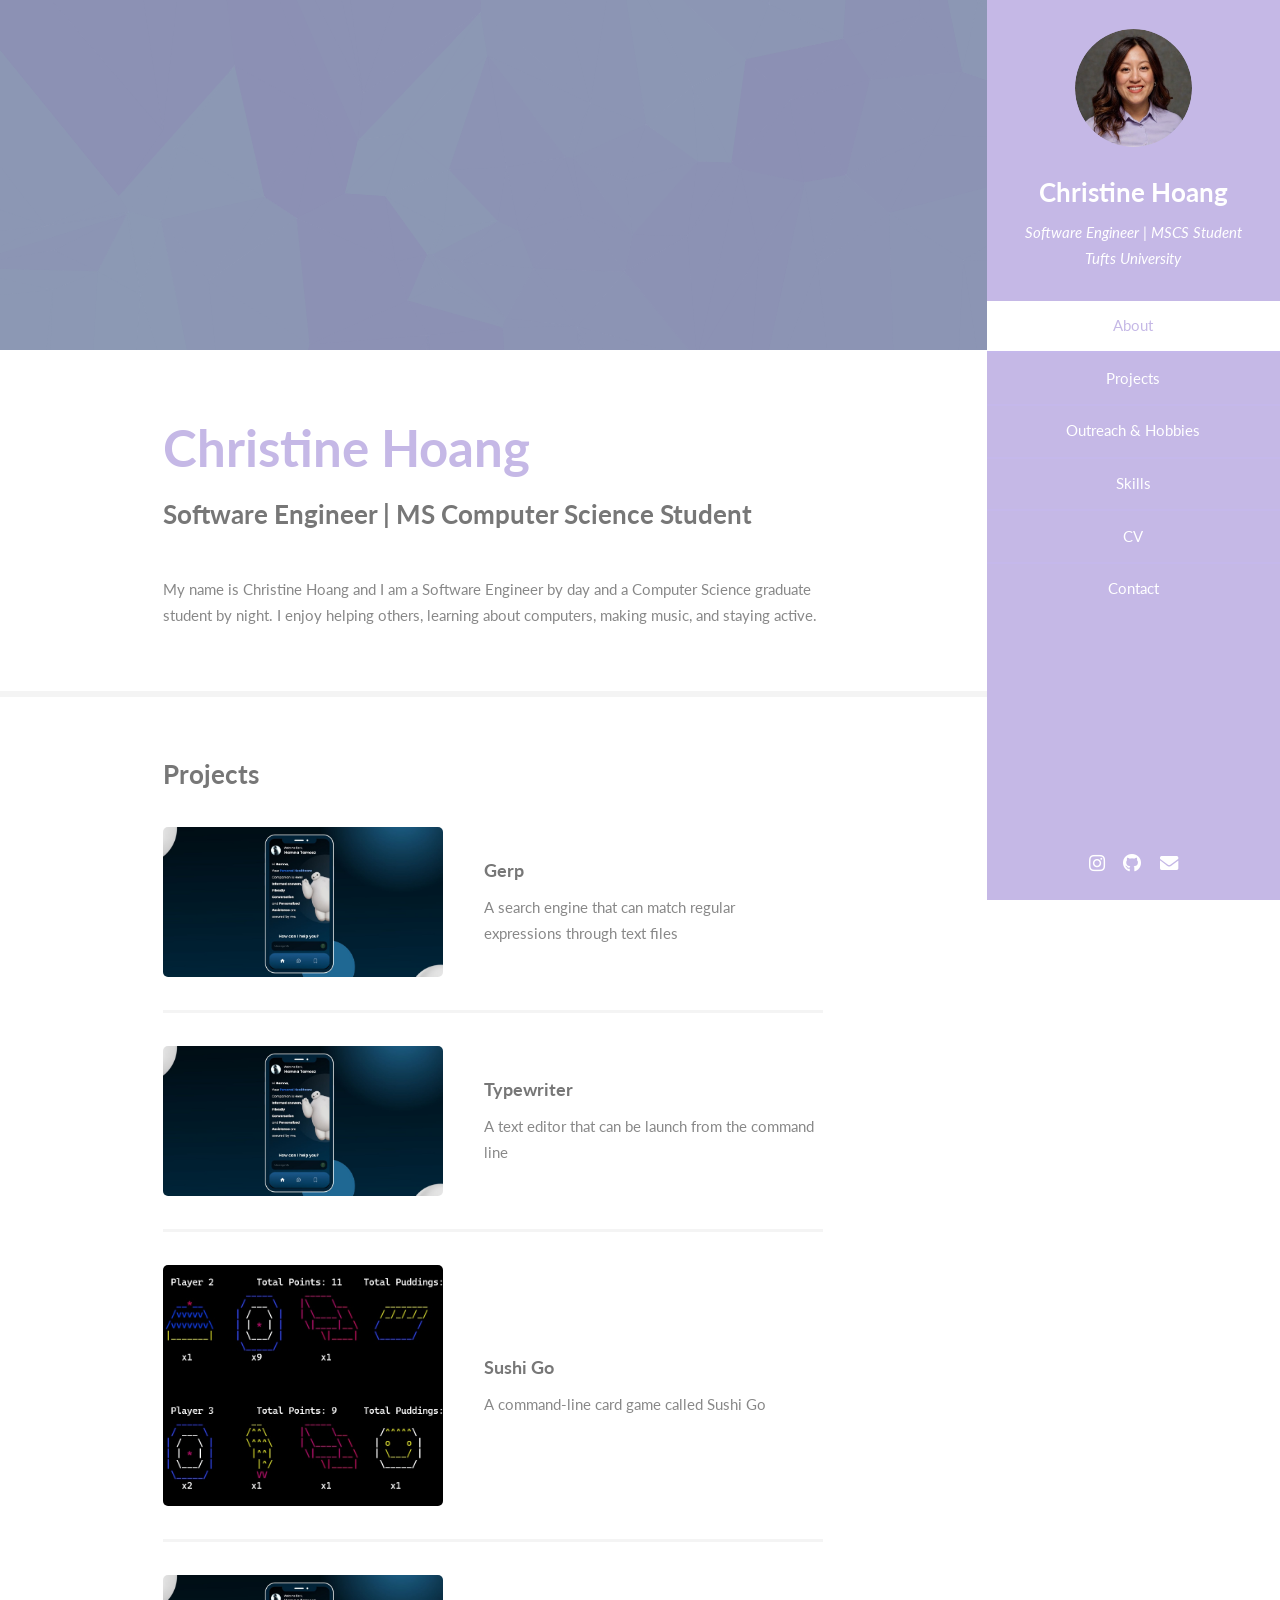
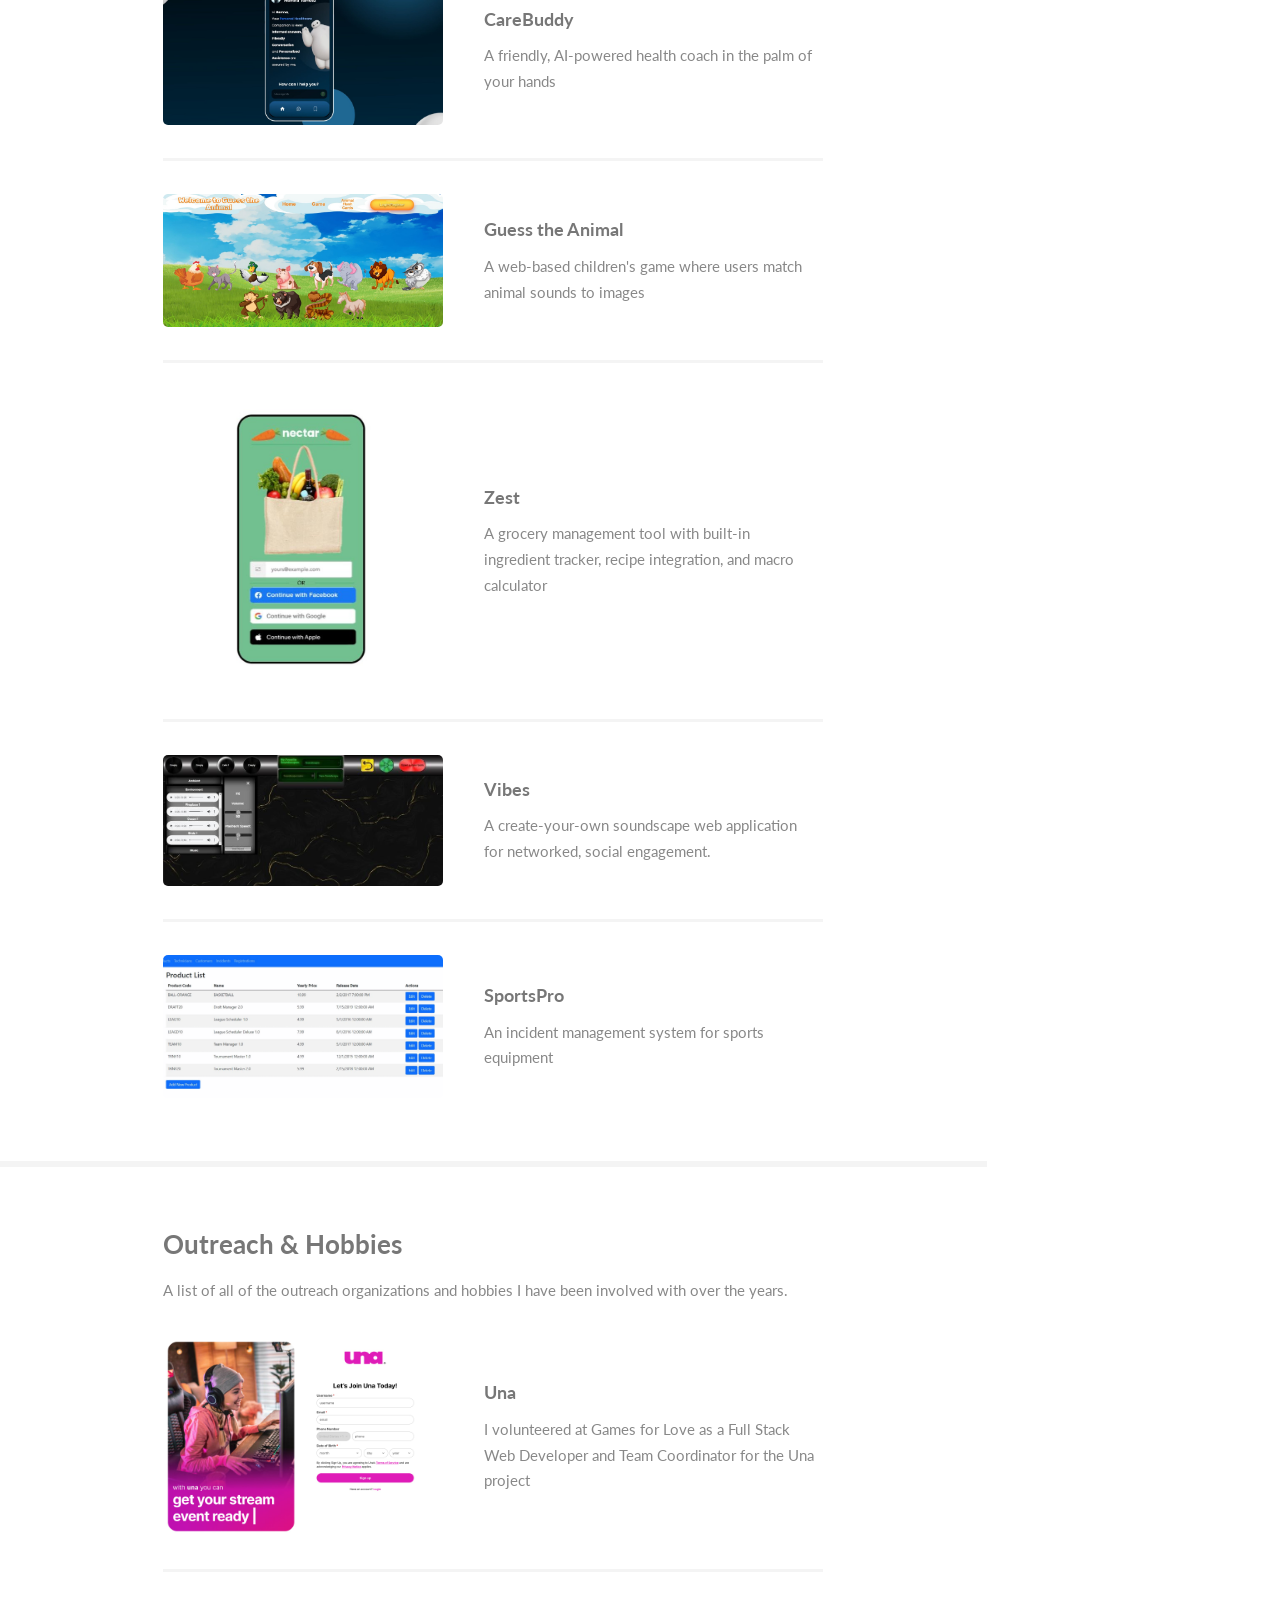
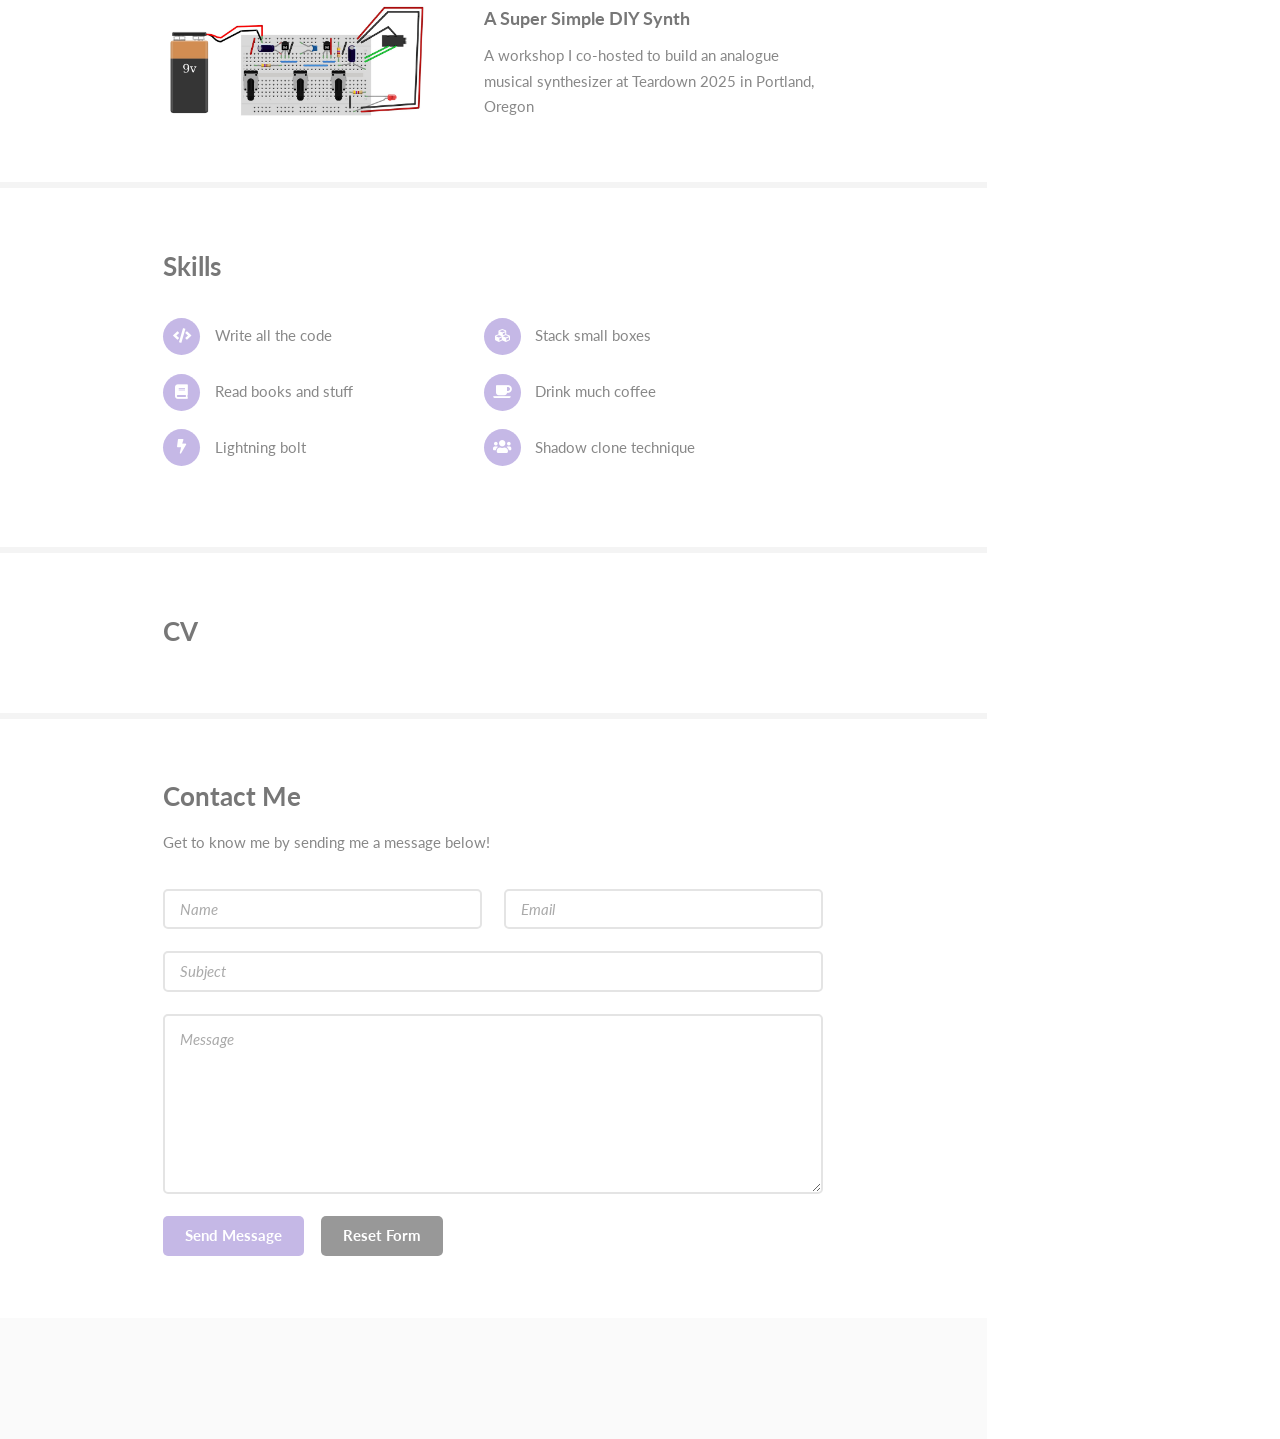
==== index.html @ 363466d3 "adding sportspro jpg" ====
<!DOCTYPE HTML>
<html>
	<head>
		<title>Christine Hoang | Software Engineer</title>
		<meta charset="utf-8" />
		<meta name="viewport" content="width=device-width, initial-scale=1, user-scalable=no" />
		<link rel="stylesheet" href="assets/css/main.css" />
	</head>
	<body class="is-preload">

		<!-- Header -->
			<section id="header">
				<header>
					<span class="image avatar"><img src="images/me.jpg" alt="" /></span>
					<h1 id="logo"><a href="#">Christine Hoang</a></h1>
					<p>Software Engineer | MSCS Student <br />
					Tufts University
					</p>
				</header>
				<nav id="nav">
					<ul>
						<li><a href="#one" class="active">About</a></li>
						<li><a href="#two">Projects</a></li>
						<li><a href="#three">Outreach & Hobbies</a></li>
						<li><a href="#four">Skills</a></li>
						<li><a href="#five">CV</a></li>
						<li><a href="#six">Contact</a></li>
					</ul>
				</nav>
				<footer>
					<ul class="icons">
						<li><a href="#" class="icon brands fa-instagram"><span class="label">Instagram</span></a></li>
						<li><a href="#" class="icon brands fa-github"><span class="label">Github</span></a></li>
						<li><a href="#" class="icon solid fa-envelope"><span class="label">Email</span></a></li>
					</ul>
				</footer>
			</section>

		<!-- Wrapper -->
			<div id="wrapper">

				<!-- Main -->
					<div id="main">

						<!-- One -->
							<section id="one">
								<div class = "voronoi-banner">
									<canvas id = "voronoi-canvas"></canvas>
								</div>

								<div class="container">
									<header class="major">
										<h2>Christine Hoang</h2>
										<p>Software Engineer | MS Computer Science Student<br />
										</p>
									</header>
									<p>My name is Christine Hoang and I am a Software Engineer by day and a Computer Science graduate student by night. I enjoy helping others, learning about computers, making music, and staying active.</p>
								</div>
							</section>

						<!-- Two -->
							<section id="two">
								<div class="container">
									<h3>Projects</h3>
									<p></p>
									<div class="features">
										<article>
											<a href="#" class="image"><img src="images/carebuddy.jpg" alt="CareBuddy phone application" /></a>
											<div class="inner">
												<h4>Gerp</h4>
												<p>A search engine that can match regular expressions through text files</p>
											</div>
										</article>
										<article>
											<a href="#" class="image"><img src="images/carebuddy.jpg" alt="CareBuddy phone application" /></a>
											<div class="inner">
												<h4>Typewriter</h4>
												<p>A text editor that can be launch from the command line</p>
											</div>
										</article>
										<article>
											<a href="#" class="image"><img src="images/sushigo.jpg" alt="CareBuddy phone application" /></a>
											<div class="inner">
												<h4>Sushi Go</h4>
												<p>A command-line card game called Sushi Go</p>
											</div>
										</article>
										<article>
											<a href="#" class="image"><img src="images/carebuddy.jpg" alt="CareBuddy phone application" /></a>
											<div class="inner">
												<h4>CareBuddy</h4>
												<p>A friendly, AI-powered health coach in the palm of your hands</p>
											</div>
										</article>
										<article>
											<a href="#" class="image"><img src="images/guesstheanimal.jpg" alt="Guess the Animal landing page" /></a>
											<div class="inner">
												<h4>Guess the Animal</h4>
												<p>A web-based children's game where users match animal sounds to images</p>
											</div>
										</article>
										<article>
											<a href="#" class="image"><img src="images/zest.jpg" alt="Zest sign in page" /></a>
											<div class="inner">
												<h4>Zest</h4>
												<p>A grocery management tool with built-in ingredient tracker, recipe integration, and macro calculator</p>
											</div>
										</article>
										<article>
											<a href="#" class="image"><img src="images/vibes.jpg" alt="Vibes landing page" /></a>
											<div class="inner">
												<h4>Vibes</h4>
												<p>A create-your-own soundscape web application for networked, social engagement.</p>
											</div>
										</article>
										<article>
											<a href="#" class="image"><img src="images/sportspro.png" alt="Sports Pro landing page" /></a>
											<div class="inner">
												<h4>SportsPro</h4>
												<p> An incident management system for sports equipment</p>
											</div>
										</article>
									</div>
								</div>
							</section>

						<!-- Three -->
						 <section id="three">
							<div class="container">
								<h3>Outreach & Hobbies</h3>
								<p>A list of all of the outreach organizations and hobbies I have been involved with over the years.</p>
								<div class="features">
									<article>
										<a href="#" class="image"><img src="images/una.jpg" alt="Drawing of a synthesizer" /></a>
										<div class="inner">
											<h4>Una</h4>
											<p>I volunteered at Games for Love as a Full Stack Web Developer and Team Coordinator for the Una project</p>
										</div>
									</article>
									<article>
										<a href="#" class="image"><img src="images/synth.jpg" alt="Drawing of a synthesizer" /></a>
										<div class="inner">
											<h4>A Super Simple DIY Synth</h4>
											<p>A workshop I co-hosted to build an analogue musical synthesizer at Teardown 2025 in Portland, Oregon</p>
										</div>
									</article>
								</div>
							</div>
						 </section>

						<!-- Four -->
							<section id="four">
								<div class="container">
									<h3>Skills</h3>
									<p></p>
									<ul class="feature-icons">
										<li class="icon solid fa-code">Write all the code</li>
										<li class="icon solid fa-cubes">Stack small boxes</li>
										<li class="icon solid fa-book">Read books and stuff</li>
										<li class="icon solid fa-coffee">Drink much coffee</li>
										<li class="icon solid fa-bolt">Lightning bolt</li>
										<li class="icon solid fa-users">Shadow clone technique</li>
									</ul>
								</div>
							</section>

						<!-- Five -->
							<section id="five">
								<div class="container">
									<h3>CV</h3>
									<p></p>
									<ul class="feature-icons">
									</ul>
								</div>
							</section>

						<!-- Six -->
							<section id="six">
								<div class="container">
									<h3>Contact Me</h3>
									<p>Get to know me by sending me a message below!</p>
									<form method="post" action="#">
										<div class="row gtr-uniform">
											<div class="col-6 col-12-xsmall"><input type="text" name="name" id="name" placeholder="Name" /></div>
											<div class="col-6 col-12-xsmall"><input type="email" name="email" id="email" placeholder="Email" /></div>
											<div class="col-12"><input type="text" name="subject" id="subject" placeholder="Subject" /></div>
											<div class="col-12"><textarea name="message" id="message" placeholder="Message" rows="6"></textarea></div>
											<div class="col-12">
												<ul class="actions">
													<li><input type="submit" class="primary" value="Send Message" /></li>
													<li><input type="reset" value="Reset Form" /></li>
												</ul>
											</div>
										</div>
									</form>
								</div>
							</section>

						<!-- Five -->
						<!--
							<section id="five">
								<div class="container">
									<h3>Elements</h3>

									<section>
										<h4>Text</h4>
										<p>This is <b>bold</b> and this is <strong>strong</strong>. This is <i>italic</i> and this is <em>emphasized</em>.
										This is <sup>superscript</sup> text and this is <sub>subscript</sub> text.
										This is <u>underlined</u> and this is code: <code>for (;;) { ... }</code>. Finally, <a href="#">this is a link</a>.</p>
										<hr />
										<header>
											<h4>Heading with a Subtitle</h4>
											<p>Lorem ipsum dolor sit amet nullam id egestas urna aliquam</p>
										</header>
										<p>Nunc lacinia ante nunc ac lobortis. Interdum adipiscing gravida odio porttitor sem non mi integer non faucibus ornare mi ut ante amet placerat aliquet. Volutpat eu sed ante lacinia sapien lorem accumsan varius montes viverra nibh in adipiscing blandit tempus accumsan.</p>
										<header>
											<h5>Heading with a Subtitle</h5>
											<p>Lorem ipsum dolor sit amet nullam id egestas urna aliquam</p>
										</header>
										<p>Nunc lacinia ante nunc ac lobortis. Interdum adipiscing gravida odio porttitor sem non mi integer non faucibus ornare mi ut ante amet placerat aliquet. Volutpat eu sed ante lacinia sapien lorem accumsan varius montes viverra nibh in adipiscing blandit tempus accumsan.</p>
										<hr />
										<h2>Heading Level 2</h2>
										<h3>Heading Level 3</h3>
										<h4>Heading Level 4</h4>
										<h5>Heading Level 5</h5>
										<h6>Heading Level 6</h6>
										<hr />
										<h5>Blockquote</h5>
										<blockquote>Fringilla nisl. Donec accumsan interdum nisi, quis tincidunt felis sagittis eget tempus euismod. Vestibulum ante ipsum primis in faucibus vestibulum. Blandit adipiscing eu felis iaculis volutpat ac adipiscing accumsan faucibus. Vestibulum ante ipsum primis in faucibus lorem ipsum dolor sit amet nullam adipiscing eu felis.</blockquote>
										<h5>Preformatted</h5>
										<pre><code>i = 0;

while (!deck.isInOrder()) {
    print 'Iteration ' + i;
    deck.shuffle();
    i++;
}

print 'It took ' + i + ' iterations to sort the deck.';</code></pre>
									</section>

									<section>
										<h4>Lists</h4>
										<div class="row">
											<div class="col-6 col-12-xsmall">
												<h5>Unordered</h5>
												<ul>
													<li>Dolor pulvinar etiam magna etiam.</li>
													<li>Sagittis adipiscing lorem eleifend.</li>
													<li>Felis enim feugiat dolore viverra.</li>
												</ul>
												<h5>Alternate</h5>
												<ul class="alt">
													<li>Dolor pulvinar etiam magna etiam.</li>
													<li>Sagittis adipiscing lorem eleifend.</li>
													<li>Felis enim feugiat dolore viverra.</li>
												</ul>
											</div>
											<div class="col-6 col-12-xsmall">
												<h5>Ordered</h5>
												<ol>
													<li>Dolor pulvinar etiam magna etiam.</li>
													<li>Etiam vel felis at lorem sed viverra.</li>
													<li>Felis enim feugiat dolore viverra.</li>
													<li>Dolor pulvinar etiam magna etiam.</li>
													<li>Etiam vel felis at lorem sed viverra.</li>
													<li>Felis enim feugiat dolore viverra.</li>
												</ol>
												<h5>Icons</h5>
												<ul class="icons">
													<li><a href="#" class="icon brands fa-twitter"><span class="label">Twitter</span></a></li>
													<li><a href="#" class="icon brands fa-facebook-f"><span class="label">Facebook</span></a></li>
													<li><a href="#" class="icon brands fa-instagram"><span class="label">Instagram</span></a></li>
													<li><a href="#" class="icon brands fa-github"><span class="label">Github</span></a></li>
													<li><a href="#" class="icon brands fa-dribbble"><span class="label">Dribbble</span></a></li>
													<li><a href="#" class="icon brands fa-tumblr"><span class="label">Tumblr</span></a></li>
												</ul>
											</div>
										</div>
										<h5>Actions</h5>
										<ul class="actions">
											<li><a href="#" class="button primary">Default</a></li>
											<li><a href="#" class="button">Default</a></li>
											<li><a href="#" class="button alt">Default</a></li>
										</ul>
										<ul class="actions small">
											<li><a href="#" class="button primary small">Small</a></li>
											<li><a href="#" class="button small">Small</a></li>
											<li><a href="#" class="button alt small">Small</a></li>
										</ul>
										<div class="row">
											<div class="col-3 col-6-medium col-12-xsmall">
												<ul class="actions stacked">
													<li><a href="#" class="button primary">Default</a></li>
													<li><a href="#" class="button">Default</a></li>
													<li><a href="#" class="button alt">Default</a></li>
												</ul>
											</div>
											<div class="col-3 col-6 col-12-xsmall">
												<ul class="actions stacked">
													<li><a href="#" class="button primary small">Small</a></li>
													<li><a href="#" class="button small">Small</a></li>
													<li><a href="#" class="button alt small">Small</a></li>
												</ul>
											</div>
											<div class="col-3 col-6-medium col-12-xsmall">
												<ul class="actions stacked">
													<li><a href="#" class="button primary fit">Default</a></li>
													<li><a href="#" class="button fit">Default</a></li>
													<li><a href="#" class="button alt fit">Default</a></li>
												</ul>
											</div>
											<div class="col-3 col-6-medium col-12-xsmall">
												<ul class="actions stacked">
													<li><a href="#" class="button primary small fit">Small</a></li>
													<li><a href="#" class="button small fit">Small</a></li>
													<li><a href="#" class="button alt small fit">Small</a></li>
												</ul>
											</div>
										</div>
									</section>

									<section>
										<h4>Table</h4>
										<h5>Default</h5>
										<div class="table-wrapper">
											<table>
												<thead>
													<tr>
														<th>Name</th>
														<th>Description</th>
														<th>Price</th>
													</tr>
												</thead>
												<tbody>
													<tr>
														<td>Item One</td>
														<td>Ante turpis integer aliquet porttitor.</td>
														<td>29.99</td>
													</tr>
													<tr>
														<td>Item Two</td>
														<td>Vis ac commodo adipiscing arcu aliquet.</td>
														<td>19.99</td>
													</tr>
													<tr>
														<td>Item Three</td>
														<td> Morbi faucibus arcu accumsan lorem.</td>
														<td>29.99</td>
													</tr>
													<tr>
														<td>Item Four</td>
														<td>Vitae integer tempus condimentum.</td>
														<td>19.99</td>
													</tr>
													<tr>
														<td>Item Five</td>
														<td>Ante turpis integer aliquet porttitor.</td>
														<td>29.99</td>
													</tr>
												</tbody>
												<tfoot>
													<tr>
														<td colspan="2"></td>
														<td>100.00</td>
													</tr>
												</tfoot>
											</table>
										</div>

										<h5>Alternate</h5>
										<div class="table-wrapper">
											<table class="alt">
												<thead>
													<tr>
														<th>Name</th>
														<th>Description</th>
														<th>Price</th>
													</tr>
												</thead>
												<tbody>
													<tr>
														<td>Item One</td>
														<td>Ante turpis integer aliquet porttitor.</td>
														<td>29.99</td>
													</tr>
													<tr>
														<td>Item Two</td>
														<td>Vis ac commodo adipiscing arcu aliquet.</td>
														<td>19.99</td>
													</tr>
													<tr>
														<td>Item Three</td>
														<td> Morbi faucibus arcu accumsan lorem.</td>
														<td>29.99</td>
													</tr>
													<tr>
														<td>Item Four</td>
														<td>Vitae integer tempus condimentum.</td>
														<td>19.99</td>
													</tr>
													<tr>
														<td>Item Five</td>
														<td>Ante turpis integer aliquet porttitor.</td>
														<td>29.99</td>
													</tr>
												</tbody>
												<tfoot>
													<tr>
														<td colspan="2"></td>
														<td>100.00</td>
													</tr>
												</tfoot>
											</table>
										</div>
									</section>

									<section>
										<h4>Buttons</h4>
										<ul class="actions">
											<li><a href="#" class="button primary">Primary</a></li>
											<li><a href="#" class="button">Default</a></li>
											<li><a href="#" class="button alt">Alternate</a></li>
										</ul>
										<ul class="actions">
											<li><a href="#" class="button primary large">Large</a></li>
											<li><a href="#" class="button">Default</a></li>
											<li><a href="#" class="button alt small">Small</a></li>
										</ul>
										<ul class="actions fit">
											<li><a href="#" class="button primary fit">Fit</a></li>
											<li><a href="#" class="button fit">Fit</a></li>
											<li><a href="#" class="button alt fit">Fit</a></li>
										</ul>
										<ul class="actions fit small">
											<li><a href="#" class="button primary fit small">Fit + Small</a></li>
											<li><a href="#" class="button fit small">Fit + Small</a></li>
											<li><a href="#" class="button alt fit small">Fit + Small</a></li>
										</ul>
										<ul class="actions">
											<li><a href="#" class="button primary icon solid fa-download">Icon</a></li>
											<li><a href="#" class="button icon solid fa-download">Icon</a></li>
											<li><a href="#" class="button alt icon solid fa-check">Icon</a></li>
										</ul>
										<ul class="actions">
											<li><span class="button primary disabled">Primary</span></li>
											<li><span class="button disabled">Default</span></li>
											<li><span class="button alt disabled">Alternate</span></li>
										</ul>
									</section>

									<section>
										<h4>Form</h4>
										<form method="post" action="#">
											<div class="row gtr-uniform">
												<div class="col-6 col-12-xsmall">
													<input type="text" name="demo-name" id="demo-name" value="" placeholder="Name" />
												</div>
												<div class="col-6 col-12-xsmall">
													<input type="email" name="demo-email" id="demo-email" value="" placeholder="Email" />
												</div>
												<div class="col-12">
													<select name="demo-category" id="demo-category">
														<option value="">- Category -</option>
														<option value="1">Manufacturing</option>
														<option value="1">Shipping</option>
														<option value="1">Administration</option>
														<option value="1">Human Resources</option>
													</select>
												</div>
												<div class="col-4 col-12-medium">
													<input type="radio" id="demo-priority-low" name="demo-priority" checked>
													<label for="demo-priority-low">Low Priority</label>
												</div>
												<div class="col-4 col-12-medium">
													<input type="radio" id="demo-priority-normal" name="demo-priority">
													<label for="demo-priority-normal">Normal Priority</label>
												</div>
												<div class="col-4 col-12-medium">
													<input type="radio" id="demo-priority-high" name="demo-priority">
													<label for="demo-priority-high">High Priority</label>
												</div>
												<div class="col-6 col-12-medium">
													<input type="checkbox" id="demo-copy" name="demo-copy">
													<label for="demo-copy">Email me a copy of this message</label>
												</div>
												<div class="col-6 col-12-medium">
													<input type="checkbox" id="demo-human" name="demo-human" checked>
													<label for="demo-human">I am a human and not a robot</label>
												</div>
												<div class="col-12">
													<textarea name="demo-message" id="demo-message" placeholder="Enter your message" rows="6"></textarea>
												</div>
												<div class="col-12">
													<ul class="actions">
														<li><input type="submit" value="Send Message" /></li>
														<li><input type="reset" value="Reset" class="alt" /></li>
													</ul>
												</div>
											</div>
										</form>
									</section>

									<section>
										<h4>Image</h4>
										<h5>Fit</h5>
										<span class="image fit"><img src="images/banner.jpg" alt="" /></span>
										<div class="box alt">
											<div class="row gtr-50 gtr-uniform">
												<div class="col-4"><span class="image fit"><img src="images/pic01.jpg" alt="" /></span></div>
												<div class="col-4"><span class="image fit"><img src="images/pic02.jpg" alt="" /></span></div>
												<div class="col-4"><span class="image fit"><img src="images/pic03.jpg" alt="" /></span></div>
												<div class="col-4"><span class="image fit"><img src="images/pic02.jpg" alt="" /></span></div>
												<div class="col-4"><span class="image fit"><img src="images/pic03.jpg" alt="" /></span></div>
												<div class="col-4"><span class="image fit"><img src="images/pic01.jpg" alt="" /></span></div>
												<div class="col-4"><span class="image fit"><img src="images/pic03.jpg" alt="" /></span></div>
												<div class="col-4"><span class="image fit"><img src="images/pic01.jpg" alt="" /></span></div>
												<div class="col-4"><span class="image fit"><img src="images/pic02.jpg" alt="" /></span></div>
											</div>
										</div>
										<h5>Left &amp; Right</h5>
										<p><span class="image left"><img src="images/avatar.jpg" alt="" /></span>Fringilla nisl. Donec accumsan interdum nisi, quis tincidunt felis sagittis eget. tempus euismod. Vestibulum ante ipsum primis in faucibus vestibulum. Blandit adipiscing eu felis iaculis volutpat ac adipiscing accumsan eu faucibus. Integer ac pellentesque praesent tincidunt felis sagittis eget. tempus euismod. Vestibulum ante ipsum primis in faucibus vestibulum. Blandit adipiscing eu felis iaculis volutpat ac adipiscing accumsan eu faucibus. Integer ac pellentesque praesent. Donec accumsan interdum nisi, quis tincidunt felis sagittis eget. tempus euismod. Vestibulum ante ipsum primis in faucibus vestibulum. Blandit adipiscing eu felis iaculis volutpat ac adipiscing accumsan eu faucibus. Integer ac pellentesque praesent tincidunt felis sagittis eget. tempus euismod. Vestibulum ante ipsum primis in faucibus vestibulum. Blandit adipiscing eu felis iaculis volutpat ac adipiscing accumsan eu faucibus. Integer ac pellentesque praesent.</p>
										<p><span class="image right"><img src="images/avatar.jpg" alt="" /></span>Fringilla nisl. Donec accumsan interdum nisi, quis tincidunt felis sagittis eget. tempus euismod. Vestibulum ante ipsum primis in faucibus vestibulum. Blandit adipiscing eu felis iaculis volutpat ac adipiscing accumsan eu faucibus. Integer ac pellentesque praesent tincidunt felis sagittis eget. tempus euismod. Vestibulum ante ipsum primis in faucibus vestibulum. Blandit adipiscing eu felis iaculis volutpat ac adipiscing accumsan eu faucibus. Integer ac pellentesque praesent. Donec accumsan interdum nisi, quis tincidunt felis sagittis eget. tempus euismod. Vestibulum ante ipsum primis in faucibus vestibulum. Blandit adipiscing eu felis iaculis volutpat ac adipiscing accumsan eu faucibus. Integer ac pellentesque praesent tincidunt felis sagittis eget. tempus euismod. Vestibulum ante ipsum primis in faucibus vestibulum. Blandit adipiscing eu felis iaculis volutpat ac adipiscing accumsan eu faucibus. Integer ac pellentesque praesent.</p>
									</section>

								</div>
							</section>
						-->

					</div>

				<!-- Footer -->
					<section id="footer">
						<div class="container">
							<ul class="copyright">
								<!--<li>&copy; Untitled. All rights reserved.</li><li>Design: <a href="http://html5up.net">HTML5 UP</a></li> -->
							</ul>
						</div>
					</section>

			</div>

		<!-- Scripts -->
			<script src="assets/js/jquery.min.js"></script>
			<script src="assets/js/jquery.scrollex.min.js"></script>
			<script src="assets/js/jquery.scrolly.min.js"></script>
			<script src="assets/js/browser.min.js"></script>
			<script src="assets/js/breakpoints.min.js"></script>
			<script src="assets/js/util.js"></script>
			<script src="assets/js/main.js"></script>
			<script src="assets/js/voronoi.js"></script>

	</body>
</html>
---- assets/css/main.css ----
@import url("fontawesome-all.min.css");
@import url("https://fonts.googleapis.com/css?family=Lato:400,400italic,700,700italic|Source+Code+Pro:400");

/*
	Read Only by HTML5 UP
	html5up.net | @ajlkn
	Free for personal and commercial use under the CCA 3.0 license (html5up.net/license)
*/

html, body, div, span, applet, object,
iframe, h1, h2, h3, h4, h5, h6, p, blockquote,
pre, a, abbr, acronym, address, big, cite,
code, del, dfn, em, img, ins, kbd, q, s, samp,
small, strike, strong, sub, sup, tt, var, b,
u, i, center, dl, dt, dd, ol, ul, li, fieldset,
form, label, legend, table, caption, tbody,
tfoot, thead, tr, th, td, article, aside,
canvas, details, embed, figure, figcaption,
footer, header, hgroup, menu, nav, output, ruby,
section, summary, time, mark, audio, video {
	margin: 0;
	padding: 0;
	border: 0;
	font-size: 100%;
	font: inherit;
	vertical-align: baseline;}

article, aside, details, figcaption, figure,
footer, header, hgroup, menu, nav, section {
	display: block;}

body {
	line-height: 1;
}

ol, ul {
	list-style: none;
}

blockquote, q {
	quotes: none;
}

	blockquote:before, blockquote:after, q:before, q:after {
		content: '';
		content: none;
	}

table {
	border-collapse: collapse;
	border-spacing: 0;
}

body {
	-webkit-text-size-adjust: none;
}

mark {
	background-color: transparent;
	color: inherit;
}

input::-moz-focus-inner {
	border: 0;
	padding: 0;
}

input, select, textarea {
	-moz-appearance: none;
	-webkit-appearance: none;
	-ms-appearance: none;
	appearance: none;
}

/* Basic */

	html {
		box-sizing: border-box;
	}

	*, *:before, *:after {
		box-sizing: inherit;
	}

	body {
		background: #fff;
	}

		body.is-preload *, body.is-preload *:before, body.is-preload *:after {
			-moz-animation: none !important;
			-webkit-animation: none !important;
			-ms-animation: none !important;
			animation: none !important;
			-moz-transition: none !important;
			-webkit-transition: none !important;
			-ms-transition: none !important;
			transition: none !important;
		}

	body, input, select, textarea {
		color: #888;
		font-family: "Lato", sans-serif;
		font-size: 16pt;
		font-weight: 400;
		line-height: 1.75em;
	}

	a {
		-moz-transition: color 0.2s ease-in-out, border-color 0.2s ease-in-out;
		-webkit-transition: color 0.2s ease-in-out, border-color 0.2s ease-in-out;
		-ms-transition: color 0.2s ease-in-out, border-color 0.2s ease-in-out;
		transition: color 0.2s ease-in-out, border-color 0.2s ease-in-out;
		border-bottom: solid 1px #e4e4e4;
		color: inherit;
		text-decoration: none;
	}

		a:hover {
			border-bottom-color: transparent;
			color: #c5b8e6 !important;
		}

	strong, b {
		color: #777;
		font-weight: 700;
	}

	em, i {
		font-style: italic;
	}

	p {
		margin: 0 0 2.25em 0;
	}

	h1, h2, h3, h4, h5, h6 {
		color: #777;
		font-weight: 700;
		line-height: 1em;
		margin: 0 0 0.5625em 0;
	}

		h1 a, h2 a, h3 a, h4 a, h5 a, h6 a {
			border: 0;
			color: inherit;
			text-decoration: none;
		}

	h2 {
		font-size: 2em;
		line-height: 1.5em;
	}

	h3 {
		font-size: 1.75em;
		line-height: 1.5em;
	}

	h4 {
		font-size: 1.25em;
		line-height: 1.5em;
	}

	h5 {
		font-size: 0.9em;
		line-height: 1.5em;
	}

	h6 {
		font-size: 0.7em;
		line-height: 1.5em;
	}

	sub {
		font-size: 0.8em;
		position: relative;
		top: 0.5em;
	}

	sup {
		font-size: 0.8em;
		position: relative;
		top: -0.5em;
	}

	hr {
		border: 0;
		border-bottom: solid 2px #f4f4f4;
		margin: 2.25em 0;
	}

		hr.major {
			margin: 3.375em 0;
		}

	blockquote {
		border-left: solid 8px #e4e4e4;
		font-style: italic;
		margin: 0 0 2.25em 0;
		padding: 0.5em 0 0.5em 2em;
	}

	code {
		background: #555;
		border-radius: 5px;
		color: #fff;
		font-family: "Source Code Pro", monospace;
		font-size: 0.9em;
		margin: 0 0.25em;
		padding: 0.25em 0.65em;
	}

	pre {
		font-family: "Source Code Pro", monospace;
		font-size: 0.9em;
		margin: 0 0 2.25em 0;
	}

		pre code {
			-webkit-overflow-scrolling: touch;
			display: block;
			line-height: 1.5em;
			overflow-x: auto;
			padding: 1em 1.5em;
		}

	.align-left {
		text-align: left;
	}

	.align-center {
		text-align: center;
	}

	.align-right {
		text-align: right;
	}

/* Row */

	.row {
		display: flex;
		flex-wrap: wrap;
		box-sizing: border-box;
		align-items: stretch;
	}

		.row > * {
			box-sizing: border-box;
		}

		.row.gtr-uniform > * > :last-child {
			margin-bottom: 0;
		}

		.row.aln-left {
			justify-content: flex-start;
		}

		.row.aln-center {
			justify-content: center;
		}

		.row.aln-right {
			justify-content: flex-end;
		}

		.row.aln-top {
			align-items: flex-start;
		}

		.row.aln-middle {
			align-items: center;
		}

		.row.aln-bottom {
			align-items: flex-end;
		}

		.row > .imp {
			order: -1;
		}

		.row > .col-1 {
			width: 8.33333%;
		}

		.row > .off-1 {
			margin-left: 8.33333%;
		}

		.row > .col-2 {
			width: 16.66667%;
		}

		.row > .off-2 {
			margin-left: 16.66667%;
		}

		.row > .col-3 {
			width: 25%;
		}

		.row > .off-3 {
			margin-left: 25%;
		}

		.row > .col-4 {
			width: 33.33333%;
		}

		.row > .off-4 {
			margin-left: 33.33333%;
		}

		.row > .col-5 {
			width: 41.66667%;
		}

		.row > .off-5 {
			margin-left: 41.66667%;
		}

		.row > .col-6 {
			width: 50%;
		}

		.row > .off-6 {
			margin-left: 50%;
		}

		.row > .col-7 {
			width: 58.33333%;
		}

		.row > .off-7 {
			margin-left: 58.33333%;
		}

		.row > .col-8 {
			width: 66.66667%;
		}

		.row > .off-8 {
			margin-left: 66.66667%;
		}

		.row > .col-9 {
			width: 75%;
		}

		.row > .off-9 {
			margin-left: 75%;
		}

		.row > .col-10 {
			width: 83.33333%;
		}

		.row > .off-10 {
			margin-left: 83.33333%;
		}

		.row > .col-11 {
			width: 91.66667%;
		}

		.row > .off-11 {
			margin-left: 91.66667%;
		}

		.row > .col-12 {
			width: 100%;
		}

		.row > .off-12 {
			margin-left: 100%;
		}

		.row.gtr-0 {
			margin-top: 0;
			margin-left: 0em;
		}

			.row.gtr-0 > * {
				padding: 0 0 0 0em;
			}

			.row.gtr-0.gtr-uniform {
				margin-top: 0em;
			}

				.row.gtr-0.gtr-uniform > * {
					padding-top: 0em;
				}

		.row.gtr-25 {
			margin-top: 0;
			margin-left: -0.5em;
		}

			.row.gtr-25 > * {
				padding: 0 0 0 0.5em;
			}

			.row.gtr-25.gtr-uniform {
				margin-top: -0.5em;
			}

				.row.gtr-25.gtr-uniform > * {
					padding-top: 0.5em;
				}

		.row.gtr-50 {
			margin-top: 0;
			margin-left: -1em;
		}

			.row.gtr-50 > * {
				padding: 0 0 0 1em;
			}

			.row.gtr-50.gtr-uniform {
				margin-top: -1em;
			}

				.row.gtr-50.gtr-uniform > * {
					padding-top: 1em;
				}

		.row {
			margin-top: 0;
			margin-left: -2em;
		}

			.row > * {
				padding: 0 0 0 2em;
			}

			.row.gtr-uniform {
				margin-top: -2em;
			}

				.row.gtr-uniform > * {
					padding-top: 2em;
				}

		.row.gtr-150 {
			margin-top: 0;
			margin-left: -3em;
		}

			.row.gtr-150 > * {
				padding: 0 0 0 3em;
			}

			.row.gtr-150.gtr-uniform {
				margin-top: -3em;
			}

				.row.gtr-150.gtr-uniform > * {
					padding-top: 3em;
				}

		.row.gtr-200 {
			margin-top: 0;
			margin-left: -4em;
		}

			.row.gtr-200 > * {
				padding: 0 0 0 4em;
			}

			.row.gtr-200.gtr-uniform {
				margin-top: -4em;
			}

				.row.gtr-200.gtr-uniform > * {
					padding-top: 4em;
				}

		@media screen and (max-width: 1680px) {

			.row {
				display: flex;
				flex-wrap: wrap;
				box-sizing: border-box;
				align-items: stretch;
			}

				.row > * {
					box-sizing: border-box;
				}

				.row.gtr-uniform > * > :last-child {
					margin-bottom: 0;
				}

				.row.aln-left {
					justify-content: flex-start;
				}

				.row.aln-center {
					justify-content: center;
				}

				.row.aln-right {
					justify-content: flex-end;
				}

				.row.aln-top {
					align-items: flex-start;
				}

				.row.aln-middle {
					align-items: center;
				}

				.row.aln-bottom {
					align-items: flex-end;
				}

				.row > .imp-xlarge {
					order: -1;
				}

				.row > .col-1-xlarge {
					width: 8.33333%;
				}

				.row > .off-1-xlarge {
					margin-left: 8.33333%;
				}

				.row > .col-2-xlarge {
					width: 16.66667%;
				}

				.row > .off-2-xlarge {
					margin-left: 16.66667%;
				}

				.row > .col-3-xlarge {
					width: 25%;
				}

				.row > .off-3-xlarge {
					margin-left: 25%;
				}

				.row > .col-4-xlarge {
					width: 33.33333%;
				}

				.row > .off-4-xlarge {
					margin-left: 33.33333%;
				}

				.row > .col-5-xlarge {
					width: 41.66667%;
				}

				.row > .off-5-xlarge {
					margin-left: 41.66667%;
				}

				.row > .col-6-xlarge {
					width: 50%;
				}

				.row > .off-6-xlarge {
					margin-left: 50%;
				}

				.row > .col-7-xlarge {
					width: 58.33333%;
				}

				.row > .off-7-xlarge {
					margin-left: 58.33333%;
				}

				.row > .col-8-xlarge {
					width: 66.66667%;
				}

				.row > .off-8-xlarge {
					margin-left: 66.66667%;
				}

				.row > .col-9-xlarge {
					width: 75%;
				}

				.row > .off-9-xlarge {
					margin-left: 75%;
				}

				.row > .col-10-xlarge {
					width: 83.33333%;
				}

				.row > .off-10-xlarge {
					margin-left: 83.33333%;
				}

				.row > .col-11-xlarge {
					width: 91.66667%;
				}

				.row > .off-11-xlarge {
					margin-left: 91.66667%;
				}

				.row > .col-12-xlarge {
					width: 100%;
				}

				.row > .off-12-xlarge {
					margin-left: 100%;
				}

				.row.gtr-0 {
					margin-top: 0;
					margin-left: 0em;
				}

					.row.gtr-0 > * {
						padding: 0 0 0 0em;
					}

					.row.gtr-0.gtr-uniform {
						margin-top: 0em;
					}

						.row.gtr-0.gtr-uniform > * {
							padding-top: 0em;
						}

				.row.gtr-25 {
					margin-top: 0;
					margin-left: -0.5em;
				}

					.row.gtr-25 > * {
						padding: 0 0 0 0.5em;
					}

					.row.gtr-25.gtr-uniform {
						margin-top: -0.5em;
					}

						.row.gtr-25.gtr-uniform > * {
							padding-top: 0.5em;
						}

				.row.gtr-50 {
					margin-top: 0;
					margin-left: -1em;
				}

					.row.gtr-50 > * {
						padding: 0 0 0 1em;
					}

					.row.gtr-50.gtr-uniform {
						margin-top: -1em;
					}

						.row.gtr-50.gtr-uniform > * {
							padding-top: 1em;
						}

				.row {
					margin-top: 0;
					margin-left: -2em;
				}

					.row > * {
						padding: 0 0 0 2em;
					}

					.row.gtr-uniform {
						margin-top: -2em;
					}

						.row.gtr-uniform > * {
							padding-top: 2em;
						}

				.row.gtr-150 {
					margin-top: 0;
					margin-left: -3em;
				}

					.row.gtr-150 > * {
						padding: 0 0 0 3em;
					}

					.row.gtr-150.gtr-uniform {
						margin-top: -3em;
					}

						.row.gtr-150.gtr-uniform > * {
							padding-top: 3em;
						}

				.row.gtr-200 {
					margin-top: 0;
					margin-left: -4em;
				}

					.row.gtr-200 > * {
						padding: 0 0 0 4em;
					}

					.row.gtr-200.gtr-uniform {
						margin-top: -4em;
					}

						.row.gtr-200.gtr-uniform > * {
							padding-top: 4em;
						}

		}

		@media screen and (max-width: 1280px) {

			.row {
				display: flex;
				flex-wrap: wrap;
				box-sizing: border-box;
				align-items: stretch;
			}

				.row > * {
					box-sizing: border-box;
				}

				.row.gtr-uniform > * > :last-child {
					margin-bottom: 0;
				}

				.row.aln-left {
					justify-content: flex-start;
				}

				.row.aln-center {
					justify-content: center;
				}

				.row.aln-right {
					justify-content: flex-end;
				}

				.row.aln-top {
					align-items: flex-start;
				}

				.row.aln-middle {
					align-items: center;
				}

				.row.aln-bottom {
					align-items: flex-end;
				}

				.row > .imp-large {
					order: -1;
				}

				.row > .col-1-large {
					width: 8.33333%;
				}

				.row > .off-1-large {
					margin-left: 8.33333%;
				}

				.row > .col-2-large {
					width: 16.66667%;
				}

				.row > .off-2-large {
					margin-left: 16.66667%;
				}

				.row > .col-3-large {
					width: 25%;
				}

				.row > .off-3-large {
					margin-left: 25%;
				}

				.row > .col-4-large {
					width: 33.33333%;
				}

				.row > .off-4-large {
					margin-left: 33.33333%;
				}

				.row > .col-5-large {
					width: 41.66667%;
				}

				.row > .off-5-large {
					margin-left: 41.66667%;
				}

				.row > .col-6-large {
					width: 50%;
				}

				.row > .off-6-large {
					margin-left: 50%;
				}

				.row > .col-7-large {
					width: 58.33333%;
				}

				.row > .off-7-large {
					margin-left: 58.33333%;
				}

				.row > .col-8-large {
					width: 66.66667%;
				}

				.row > .off-8-large {
					margin-left: 66.66667%;
				}

				.row > .col-9-large {
					width: 75%;
				}

				.row > .off-9-large {
					margin-left: 75%;
				}

				.row > .col-10-large {
					width: 83.33333%;
				}

				.row > .off-10-large {
					margin-left: 83.33333%;
				}

				.row > .col-11-large {
					width: 91.66667%;
				}

				.row > .off-11-large {
					margin-left: 91.66667%;
				}

				.row > .col-12-large {
					width: 100%;
				}

				.row > .off-12-large {
					margin-left: 100%;
				}

				.row.gtr-0 {
					margin-top: 0;
					margin-left: 0em;
				}

					.row.gtr-0 > * {
						padding: 0 0 0 0em;
					}

					.row.gtr-0.gtr-uniform {
						margin-top: 0em;
					}

						.row.gtr-0.gtr-uniform > * {
							padding-top: 0em;
						}

				.row.gtr-25 {
					margin-top: 0;
					margin-left: -0.375em;
				}

					.row.gtr-25 > * {
						padding: 0 0 0 0.375em;
					}

					.row.gtr-25.gtr-uniform {
						margin-top: -0.375em;
					}

						.row.gtr-25.gtr-uniform > * {
							padding-top: 0.375em;
						}

				.row.gtr-50 {
					margin-top: 0;
					margin-left: -0.75em;
				}

					.row.gtr-50 > * {
						padding: 0 0 0 0.75em;
					}

					.row.gtr-50.gtr-uniform {
						margin-top: -0.75em;
					}

						.row.gtr-50.gtr-uniform > * {
							padding-top: 0.75em;
						}

				.row {
					margin-top: 0;
					margin-left: -1.5em;
				}

					.row > * {
						padding: 0 0 0 1.5em;
					}

					.row.gtr-uniform {
						margin-top: -1.5em;
					}

						.row.gtr-uniform > * {
							padding-top: 1.5em;
						}

				.row.gtr-150 {
					margin-top: 0;
					margin-left: -2.25em;
				}

					.row.gtr-150 > * {
						padding: 0 0 0 2.25em;
					}

					.row.gtr-150.gtr-uniform {
						margin-top: -2.25em;
					}

						.row.gtr-150.gtr-uniform > * {
							padding-top: 2.25em;
						}

				.row.gtr-200 {
					margin-top: 0;
					margin-left: -3em;
				}

					.row.gtr-200 > * {
						padding: 0 0 0 3em;
					}

					.row.gtr-200.gtr-uniform {
						margin-top: -3em;
					}

						.row.gtr-200.gtr-uniform > * {
							padding-top: 3em;
						}

		}

		@media screen and (max-width: 1024px) {

			.row {
				display: flex;
				flex-wrap: wrap;
				box-sizing: border-box;
				align-items: stretch;
			}

				.row > * {
					box-sizing: border-box;
				}

				.row.gtr-uniform > * > :last-child {
					margin-bottom: 0;
				}

				.row.aln-left {
					justify-content: flex-start;
				}

				.row.aln-center {
					justify-content: center;
				}

				.row.aln-right {
					justify-content: flex-end;
				}

				.row.aln-top {
					align-items: flex-start;
				}

				.row.aln-middle {
					align-items: center;
				}

				.row.aln-bottom {
					align-items: flex-end;
				}

				.row > .imp-medium {
					order: -1;
				}

				.row > .col-1-medium {
					width: 8.33333%;
				}

				.row > .off-1-medium {
					margin-left: 8.33333%;
				}

				.row > .col-2-medium {
					width: 16.66667%;
				}

				.row > .off-2-medium {
					margin-left: 16.66667%;
				}

				.row > .col-3-medium {
					width: 25%;
				}

				.row > .off-3-medium {
					margin-left: 25%;
				}

				.row > .col-4-medium {
					width: 33.33333%;
				}

				.row > .off-4-medium {
					margin-left: 33.33333%;
				}

				.row > .col-5-medium {
					width: 41.66667%;
				}

				.row > .off-5-medium {
					margin-left: 41.66667%;
				}

				.row > .col-6-medium {
					width: 50%;
				}

				.row > .off-6-medium {
					margin-left: 50%;
				}

				.row > .col-7-medium {
					width: 58.33333%;
				}

				.row > .off-7-medium {
					margin-left: 58.33333%;
				}

				.row > .col-8-medium {
					width: 66.66667%;
				}

				.row > .off-8-medium {
					margin-left: 66.66667%;
				}

				.row > .col-9-medium {
					width: 75%;
				}

				.row > .off-9-medium {
					margin-left: 75%;
				}

				.row > .col-10-medium {
					width: 83.33333%;
				}

				.row > .off-10-medium {
					margin-left: 83.33333%;
				}

				.row > .col-11-medium {
					width: 91.66667%;
				}

				.row > .off-11-medium {
					margin-left: 91.66667%;
				}

				.row > .col-12-medium {
					width: 100%;
				}

				.row > .off-12-medium {
					margin-left: 100%;
				}

				.row.gtr-0 {
					margin-top: 0;
					margin-left: 0em;
				}

					.row.gtr-0 > * {
						padding: 0 0 0 0em;
					}

					.row.gtr-0.gtr-uniform {
						margin-top: 0em;
					}

						.row.gtr-0.gtr-uniform > * {
							padding-top: 0em;
						}

				.row.gtr-25 {
					margin-top: 0;
					margin-left: -0.375em;
				}

					.row.gtr-25 > * {
						padding: 0 0 0 0.375em;
					}

					.row.gtr-25.gtr-uniform {
						margin-top: -0.375em;
					}

						.row.gtr-25.gtr-uniform > * {
							padding-top: 0.375em;
						}

				.row.gtr-50 {
					margin-top: 0;
					margin-left: -0.75em;
				}

					.row.gtr-50 > * {
						padding: 0 0 0 0.75em;
					}

					.row.gtr-50.gtr-uniform {
						margin-top: -0.75em;
					}

						.row.gtr-50.gtr-uniform > * {
							padding-top: 0.75em;
						}

				.row {
					margin-top: 0;
					margin-left: -1.5em;
				}

					.row > * {
						padding: 0 0 0 1.5em;
					}

					.row.gtr-uniform {
						margin-top: -1.5em;
					}

						.row.gtr-uniform > * {
							padding-top: 1.5em;
						}

				.row.gtr-150 {
					margin-top: 0;
					margin-left: -2.25em;
				}

					.row.gtr-150 > * {
						padding: 0 0 0 2.25em;
					}

					.row.gtr-150.gtr-uniform {
						margin-top: -2.25em;
					}

						.row.gtr-150.gtr-uniform > * {
							padding-top: 2.25em;
						}

				.row.gtr-200 {
					margin-top: 0;
					margin-left: -3em;
				}

					.row.gtr-200 > * {
						padding: 0 0 0 3em;
					}

					.row.gtr-200.gtr-uniform {
						margin-top: -3em;
					}

						.row.gtr-200.gtr-uniform > * {
							padding-top: 3em;
						}

		}

		@media screen and (max-width: 736px) {

			.row {
				display: flex;
				flex-wrap: wrap;
				box-sizing: border-box;
				align-items: stretch;
			}

				.row > * {
					box-sizing: border-box;
				}

				.row.gtr-uniform > * > :last-child {
					margin-bottom: 0;
				}

				.row.aln-left {
					justify-content: flex-start;
				}

				.row.aln-center {
					justify-content: center;
				}

				.row.aln-right {
					justify-content: flex-end;
				}

				.row.aln-top {
					align-items: flex-start;
				}

				.row.aln-middle {
					align-items: center;
				}

				.row.aln-bottom {
					align-items: flex-end;
				}

				.row > .imp-small {
					order: -1;
				}

				.row > .col-1-small {
					width: 8.33333%;
				}

				.row > .off-1-small {
					margin-left: 8.33333%;
				}

				.row > .col-2-small {
					width: 16.66667%;
				}

				.row > .off-2-small {
					margin-left: 16.66667%;
				}

				.row > .col-3-small {
					width: 25%;
				}

				.row > .off-3-small {
					margin-left: 25%;
				}

				.row > .col-4-small {
					width: 33.33333%;
				}

				.row > .off-4-small {
					margin-left: 33.33333%;
				}

				.row > .col-5-small {
					width: 41.66667%;
				}

				.row > .off-5-small {
					margin-left: 41.66667%;
				}

				.row > .col-6-small {
					width: 50%;
				}

				.row > .off-6-small {
					margin-left: 50%;
				}

				.row > .col-7-small {
					width: 58.33333%;
				}

				.row > .off-7-small {
					margin-left: 58.33333%;
				}

				.row > .col-8-small {
					width: 66.66667%;
				}

				.row > .off-8-small {
					margin-left: 66.66667%;
				}

				.row > .col-9-small {
					width: 75%;
				}

				.row > .off-9-small {
					margin-left: 75%;
				}

				.row > .col-10-small {
					width: 83.33333%;
				}

				.row > .off-10-small {
					margin-left: 83.33333%;
				}

				.row > .col-11-small {
					width: 91.66667%;
				}

				.row > .off-11-small {
					margin-left: 91.66667%;
				}

				.row > .col-12-small {
					width: 100%;
				}

				.row > .off-12-small {
					margin-left: 100%;
				}

				.row.gtr-0 {
					margin-top: 0;
					margin-left: 0em;
				}

					.row.gtr-0 > * {
						padding: 0 0 0 0em;
					}

					.row.gtr-0.gtr-uniform {
						margin-top: 0em;
					}

						.row.gtr-0.gtr-uniform > * {
							padding-top: 0em;
						}

				.row.gtr-25 {
					margin-top: 0;
					margin-left: -0.3125em;
				}

					.row.gtr-25 > * {
						padding: 0 0 0 0.3125em;
					}

					.row.gtr-25.gtr-uniform {
						margin-top: -0.3125em;
					}

						.row.gtr-25.gtr-uniform > * {
							padding-top: 0.3125em;
						}

				.row.gtr-50 {
					margin-top: 0;
					margin-left: -0.625em;
				}

					.row.gtr-50 > * {
						padding: 0 0 0 0.625em;
					}

					.row.gtr-50.gtr-uniform {
						margin-top: -0.625em;
					}

						.row.gtr-50.gtr-uniform > * {
							padding-top: 0.625em;
						}

				.row {
					margin-top: 0;
					margin-left: -1.25em;
				}

					.row > * {
						padding: 0 0 0 1.25em;
					}

					.row.gtr-uniform {
						margin-top: -1.25em;
					}

						.row.gtr-uniform > * {
							padding-top: 1.25em;
						}

				.row.gtr-150 {
					margin-top: 0;
					margin-left: -1.875em;
				}

					.row.gtr-150 > * {
						padding: 0 0 0 1.875em;
					}

					.row.gtr-150.gtr-uniform {
						margin-top: -1.875em;
					}

						.row.gtr-150.gtr-uniform > * {
							padding-top: 1.875em;
						}

				.row.gtr-200 {
					margin-top: 0;
					margin-left: -2.5em;
				}

					.row.gtr-200 > * {
						padding: 0 0 0 2.5em;
					}

					.row.gtr-200.gtr-uniform {
						margin-top: -2.5em;
					}

						.row.gtr-200.gtr-uniform > * {
							padding-top: 2.5em;
						}

		}

		@media screen and (max-width: 480px) {

			.row {
				display: flex;
				flex-wrap: wrap;
				box-sizing: border-box;
				align-items: stretch;
			}

				.row > * {
					box-sizing: border-box;
				}

				.row.gtr-uniform > * > :last-child {
					margin-bottom: 0;
				}

				.row.aln-left {
					justify-content: flex-start;
				}

				.row.aln-center {
					justify-content: center;
				}

				.row.aln-right {
					justify-content: flex-end;
				}

				.row.aln-top {
					align-items: flex-start;
				}

				.row.aln-middle {
					align-items: center;
				}

				.row.aln-bottom {
					align-items: flex-end;
				}

				.row > .imp-xsmall {
					order: -1;
				}

				.row > .col-1-xsmall {
					width: 8.33333%;
				}

				.row > .off-1-xsmall {
					margin-left: 8.33333%;
				}

				.row > .col-2-xsmall {
					width: 16.66667%;
				}

				.row > .off-2-xsmall {
					margin-left: 16.66667%;
				}

				.row > .col-3-xsmall {
					width: 25%;
				}

				.row > .off-3-xsmall {
					margin-left: 25%;
				}

				.row > .col-4-xsmall {
					width: 33.33333%;
				}

				.row > .off-4-xsmall {
					margin-left: 33.33333%;
				}

				.row > .col-5-xsmall {
					width: 41.66667%;
				}

				.row > .off-5-xsmall {
					margin-left: 41.66667%;
				}

				.row > .col-6-xsmall {
					width: 50%;
				}

				.row > .off-6-xsmall {
					margin-left: 50%;
				}

				.row > .col-7-xsmall {
					width: 58.33333%;
				}

				.row > .off-7-xsmall {
					margin-left: 58.33333%;
				}

				.row > .col-8-xsmall {
					width: 66.66667%;
				}

				.row > .off-8-xsmall {
					margin-left: 66.66667%;
				}

				.row > .col-9-xsmall {
					width: 75%;
				}

				.row > .off-9-xsmall {
					margin-left: 75%;
				}

				.row > .col-10-xsmall {
					width: 83.33333%;
				}

				.row > .off-10-xsmall {
					margin-left: 83.33333%;
				}

				.row > .col-11-xsmall {
					width: 91.66667%;
				}

				.row > .off-11-xsmall {
					margin-left: 91.66667%;
				}

				.row > .col-12-xsmall {
					width: 100%;
				}

				.row > .off-12-xsmall {
					margin-left: 100%;
				}

				.row.gtr-0 {
					margin-top: 0;
					margin-left: 0em;
				}

					.row.gtr-0 > * {
						padding: 0 0 0 0em;
					}

					.row.gtr-0.gtr-uniform {
						margin-top: 0em;
					}

						.row.gtr-0.gtr-uniform > * {
							padding-top: 0em;
						}

				.row.gtr-25 {
					margin-top: 0;
					margin-left: -0.3125em;
				}

					.row.gtr-25 > * {
						padding: 0 0 0 0.3125em;
					}

					.row.gtr-25.gtr-uniform {
						margin-top: -0.3125em;
					}

						.row.gtr-25.gtr-uniform > * {
							padding-top: 0.3125em;
						}

				.row.gtr-50 {
					margin-top: 0;
					margin-left: -0.625em;
				}

					.row.gtr-50 > * {
						padding: 0 0 0 0.625em;
					}

					.row.gtr-50.gtr-uniform {
						margin-top: -0.625em;
					}

						.row.gtr-50.gtr-uniform > * {
							padding-top: 0.625em;
						}

				.row {
					margin-top: 0;
					margin-left: -1.25em;
				}

					.row > * {
						padding: 0 0 0 1.25em;
					}

					.row.gtr-uniform {
						margin-top: -1.25em;
					}

						.row.gtr-uniform > * {
							padding-top: 1.25em;
						}

				.row.gtr-150 {
					margin-top: 0;
					margin-left: -1.875em;
				}

					.row.gtr-150 > * {
						padding: 0 0 0 1.875em;
					}

					.row.gtr-150.gtr-uniform {
						margin-top: -1.875em;
					}

						.row.gtr-150.gtr-uniform > * {
							padding-top: 1.875em;
						}

				.row.gtr-200 {
					margin-top: 0;
					margin-left: -2.5em;
				}

					.row.gtr-200 > * {
						padding: 0 0 0 2.5em;
					}

					.row.gtr-200.gtr-uniform {
						margin-top: -2.5em;
					}

						.row.gtr-200.gtr-uniform > * {
							padding-top: 2.5em;
						}

		}

/* Container */

	.container {
		margin: 0 auto;
		max-width: calc(100% - 4.5em);
		width: 45em;
	}

		.container.xsmall {
			width: 11.25em;
		}

		.container.small {
			width: 22.5em;
		}

		.container.medium {
			width: 33.75em;
		}

		.container.large {
			width: 56.25em;
		}

		.container.xlarge {
			width: 67.5em;
		}

		.container.max {
			width: 100%;
		}

		@media screen and (max-width: 1024px) {

			.container {
				width: 100% !important;
			}

		}

		@media screen and (max-width: 480px) {

			.container {
				max-width: calc(100% - 3.375em);
			}

		}

/* Section/Article */

	section.special, article.special {
		text-align: center;
	}

	header p {
		color: #aaa;
		position: relative;
		margin: 0 0 1.6875em 0;
	}

	header h2 + p {
		font-size: 1.25em;
		margin-top: -0.5em;
		line-height: 1.5em;
	}

	header h3 + p {
		font-size: 1.1em;
		margin-top: -0.35em;
		line-height: 1.5em;
	}

	header h4 + p,
	header h5 + p,
	header h6 + p {
		font-size: 0.9em;
		margin-top: -0.25em;
		line-height: 1.5em;
	}

	header.major h2 {
		color: #c5b8e6;
		font-size: 3.5em;
	}

		header.major h2 + p {
			color: #777;
			font-size: 1.75em;
			font-weight: 700;
			margin-top: -0.75em;
		}

/* Form */

	form {
		margin: 0 0 2.25em 0;
	}

	label {
		color: #777;
		display: block;
		font-size: 0.9em;
		font-weight: 700;
		margin: 0 0 1.125em 0;
	}

	input::-moz-focus-inner {
		border: 0;
		padding: 0;
	}

	input[type="text"],
	input[type="password"],
	input[type="email"],
	select,
	textarea {
		-moz-appearance: none;
		-webkit-appearance: none;
		-ms-appearance: none;
		appearance: none;
		border-radius: 5px;
		border: none;
		border: solid 2px #e4e4e4;
		color: inherit;
		display: block;
		outline: 0;
		padding: 0 1em;
		text-decoration: none;
		width: 100%;
	}

		input[type="text"]:invalid,
		input[type="password"]:invalid,
		input[type="email"]:invalid,
		select:invalid,
		textarea:invalid {
			box-shadow: none;
		}

		input[type="text"]:focus,
		input[type="password"]:focus,
		input[type="email"]:focus,
		select:focus,
		textarea:focus {
			border-color: #c5b8e6;
		}

	select {
		background-image: url("data:image/svg+xml;charset=utf8,%3Csvg xmlns='http://www.w3.org/2000/svg' width='40' height='40' preserveAspectRatio='none' viewBox='0 0 40 40'%3E%3Cpath d='M9.4,12.3l10.4,10.4l10.4-10.4c0.2-0.2,0.5-0.4,0.9-0.4c0.3,0,0.6,0.1,0.9,0.4l3.3,3.3c0.2,0.2,0.4,0.5,0.4,0.9 c0,0.4-0.1,0.6-0.4,0.9L20.7,31.9c-0.2,0.2-0.5,0.4-0.9,0.4c-0.3,0-0.6-0.1-0.9-0.4L4.3,17.3c-0.2-0.2-0.4-0.5-0.4-0.9 c0-0.4,0.1-0.6,0.4-0.9l3.3-3.3c0.2-0.2,0.5-0.4,0.9-0.4S9.1,12.1,9.4,12.3z' fill='%23e4e4e4' /%3E%3C/svg%3E");
		background-size: 1.25em;
		background-repeat: no-repeat;
		background-position: calc(100% - 1em) center;
		height: 2.75em;
		padding-right: 2.75em;
		text-overflow: ellipsis;
	}

		select option {
			color: #777;
			background: #fff;
		}

		select:focus::-ms-value {
			background-color: transparent;
		}

		select::-ms-expand {
			display: none;
		}

	input[type="text"],
	input[type="password"],
	input[type="email"],
	select {
		height: 2.75em;
	}

	textarea {
		padding: 0.75em 1em;
	}

	input[type="checkbox"],
	input[type="radio"] {
		-moz-appearance: none;
		-webkit-appearance: none;
		-ms-appearance: none;
		appearance: none;
		display: block;
		float: left;
		margin-right: -2em;
		opacity: 0;
		width: 1em;
		z-index: -1;
	}

		input[type="checkbox"] + label,
		input[type="radio"] + label {
			text-decoration: none;
			color: #888;
			cursor: pointer;
			display: inline-block;
			font-size: 1em;
			font-weight: 400;
			padding-left: 2.4em;
			padding-right: 0.75em;
			position: relative;
		}

			input[type="checkbox"] + label:before,
			input[type="radio"] + label:before {
				-moz-osx-font-smoothing: grayscale;
				-webkit-font-smoothing: antialiased;
				display: inline-block;
				font-style: normal;
				font-variant: normal;
				text-rendering: auto;
				line-height: 1;
				text-transform: none !important;
				font-family: 'Font Awesome 5 Free';
				font-weight: 900;
			}

			input[type="checkbox"] + label:before,
			input[type="radio"] + label:before {
				background: #fafafa;
				border-radius: 5px;
				border: solid 2px #e4e4e4;
				content: '';
				display: inline-block;
				font-size: 0.8em;
				height: 2.0625em;
				left: 0;
				line-height: 2.0625em;
				position: absolute;
				text-align: center;
				top: 0;
				width: 2.0625em;
			}

		input[type="checkbox"]:checked + label:before,
		input[type="radio"]:checked + label:before {
			background: #989898;
			border-color: #989898;
			color: #ffffff;
			content: '\f00c';
		}

		input[type="checkbox"]:focus + label:before,
		input[type="radio"]:focus + label:before {
			border-color: #c5b8e6;
		}

	input[type="checkbox"] + label:before {
		border-radius: 5px;
	}

	input[type="radio"] + label:before {
		border-radius: 100%;
	}

	::-webkit-input-placeholder {
		color: #aaa !important;
		font-style: italic;
		opacity: 1.0;
	}

	:-moz-placeholder {
		color: #aaa !important;
		font-style: italic;
		opacity: 1.0;
	}

	::-moz-placeholder {
		color: #aaa !important;
		font-style: italic;
		opacity: 1.0;
	}

	:-ms-input-placeholder {
		color: #aaa !important;
		font-style: italic;
		opacity: 1.0;
	}

/* Box */

	.box {
		border-radius: 5px;
		border: solid 2px #e4e4e4;
		margin-bottom: 2.25em;
		padding: 1.5em;
	}

		.box > :last-child,
		.box > :last-child > :last-child,
		.box > :last-child > :last-child > :last-child {
			margin-bottom: 0;
		}

		.box.alt {
			border: 0;
			border-radius: 0;
			padding: 0;
		}

/* Icon */

	.icon {
		text-decoration: none;
		border-bottom: none;
		position: relative;
	}

		.icon:before {
			-moz-osx-font-smoothing: grayscale;
			-webkit-font-smoothing: antialiased;
			display: inline-block;
			font-style: normal;
			font-variant: normal;
			text-rendering: auto;
			line-height: 1;
			text-transform: none !important;
			font-family: 'Font Awesome 5 Free';
			font-weight: 400;
		}

		.icon > .label {
			display: none;
		}

		.icon:before {
			line-height: inherit;
		}

		.icon.solid:before {
			font-weight: 900;
		}

		.icon.brands:before {
			font-family: 'Font Awesome 5 Brands';
		}

/* Image */

	.image {
		border-radius: 5px;
		border: 0;
		display: inline-block;
		position: relative;
	}

		.image[data-position] img {
			-moz-object-fit: cover;
			-webkit-object-fit: cover;
			-ms-object-fit: cover;
			object-fit: cover;
			display: block;
			position: absolute;
			top: 0;
			left: 0;
			width: 100%;
			height: 100%;
		}

		.image[data-position="top left"] img {
			-moz-object-position: top left;
			-webkit-object-position: top left;
			-ms-object-position: top left;
			object-position: top left;
		}

		.image[data-position="top"] img {
			-moz-object-position: top;
			-webkit-object-position: top;
			-ms-object-position: top;
			object-position: top;
		}

		.image[data-position="top right"] img {
			-moz-object-position: top right;
			-webkit-object-position: top right;
			-ms-object-position: top right;
			object-position: top right;
		}

		.image[data-position="right"] img {
			-moz-object-position: right;
			-webkit-object-position: right;
			-ms-object-position: right;
			object-position: right;
		}

		.image[data-position="bottom right"] img {
			-moz-object-position: bottom right;
			-webkit-object-position: bottom right;
			-ms-object-position: bottom right;
			object-position: bottom right;
		}

		.image[data-position="bottom"] img {
			-moz-object-position: bottom;
			-webkit-object-position: bottom;
			-ms-object-position: bottom;
			object-position: bottom;
		}

		.image[data-position="bottom left"] img {
			-moz-object-position: bottom left;
			-webkit-object-position: bottom left;
			-ms-object-position: bottom left;
			object-position: bottom left;
		}

		.image[data-position="left"] img {
			-moz-object-position: left;
			-webkit-object-position: left;
			-ms-object-position: left;
			object-position: left;
		}

		.image[data-position="center"] img {
			-moz-object-position: center;
			-webkit-object-position: center;
			-ms-object-position: center;
			object-position: center;
		}

		.image[data-position="25% 25%"] img {
			-moz-object-position: 25% 25%;
			-webkit-object-position: 25% 25%;
			-ms-object-position: 25% 25%;
			object-position: 25% 25%;
		}

		.image[data-position="75% 25%"] img {
			-moz-object-position: 75% 25%;
			-webkit-object-position: 75% 25%;
			-ms-object-position: 75% 25%;
			object-position: 75% 25%;
		}

		.image[data-position="75% 75%"] img {
			-moz-object-position: 75% 75%;
			-webkit-object-position: 75% 75%;
			-ms-object-position: 75% 75%;
			object-position: 75% 75%;
		}

		.image[data-position="25% 75%"] img {
			-moz-object-position: 25% 75%;
			-webkit-object-position: 25% 75%;
			-ms-object-position: 25% 75%;
			object-position: 25% 75%;
		}

		.image img {
			border-radius: 5px;
			display: block;
		}

		.image.left {
			float: left;
			margin: 0 2.5em 2em 0;
			top: 0.25em;
		}

		.image.right {
			float: right;
			margin: 0 0 2em 2.5em;
			top: 0.25em;
		}

		.image.fit {
			display: block;
			margin: 0 0 2.25em 0;
			width: 100%;
		}

			.image.fit img {
				display: block;
				width: 100%;
			}

		.image.avatar {
			border-radius: 100%;
			overflow: hidden;
		}

			.image.avatar img {
				border-radius: 100%;
				display: block;
				width: 100%;
			}

		.image.main {
			display: block;
			height: 20em;
			border-radius: 0;
		}

			.image.main img {
				border-radius: 0;
			}

/* List */

	ol {
		list-style: decimal;
		margin: 0 0 2.25em 0;
		padding-left: 1.25em;
	}

		ol li {
			padding-left: 0.25em;
		}

	ul {
		list-style: disc;
		margin: 0 0 2.25em 0;
		padding-left: 1em;
	}

		ul li {
			padding-left: 0.5em;
		}

		ul.alt {
			list-style: none;
			padding-left: 0;
		}

			ul.alt li {
				border-top: solid 2px #f4f4f4;
				padding: 0.5em 0;
			}

				ul.alt li:first-child {
					border-top: 0;
					padding-top: 0;
				}

	dl {
		margin: 0 0 2.25em 0;
	}

/* Actions */

	ul.actions {
		display: -moz-flex;
		display: -webkit-flex;
		display: -ms-flex;
		display: flex;
		cursor: default;
		list-style: none;
		margin-left: -1.125em;
		padding-left: 0;
	}

		ul.actions li {
			padding: 0 0 0 1.125em;
			vertical-align: middle;
		}

		ul.actions.special {
			-moz-justify-content: center;
			-webkit-justify-content: center;
			-ms-justify-content: center;
			justify-content: center;
			width: 100%;
			margin-left: 0;
		}

			ul.actions.special li:first-child {
				padding-left: 0;
			}

		ul.actions.stacked {
			-moz-flex-direction: column;
			-webkit-flex-direction: column;
			-ms-flex-direction: column;
			flex-direction: column;
			margin-left: 0;
		}

			ul.actions.stacked li {
				padding: 1.125em 0 0 0;
			}

				ul.actions.stacked li:first-child {
					padding-top: 0;
				}

		ul.actions.fit {
			width: calc(100% + 1.125em);
		}

			ul.actions.fit li {
				-moz-flex-grow: 1;
				-webkit-flex-grow: 1;
				-ms-flex-grow: 1;
				flex-grow: 1;
				-moz-flex-shrink: 1;
				-webkit-flex-shrink: 1;
				-ms-flex-shrink: 1;
				flex-shrink: 1;
				width: 100%;
			}

				ul.actions.fit li > * {
					width: 100%;
				}

			ul.actions.fit.stacked {
				width: 100%;
			}

		@media screen and (max-width: 480px) {

			ul.actions:not(.fixed) {
				-moz-flex-direction: column;
				-webkit-flex-direction: column;
				-ms-flex-direction: column;
				flex-direction: column;
				margin-left: 0;
				width: 100% !important;
			}

				ul.actions:not(.fixed) li {
					-moz-flex-grow: 1;
					-webkit-flex-grow: 1;
					-ms-flex-grow: 1;
					flex-grow: 1;
					-moz-flex-shrink: 1;
					-webkit-flex-shrink: 1;
					-ms-flex-shrink: 1;
					flex-shrink: 1;
					padding: 1.125em 0 0 0;
					text-align: center;
					width: 100%;
				}

					ul.actions:not(.fixed) li > * {
						width: 100%;
					}

					ul.actions:not(.fixed) li:first-child {
						padding-top: 0;
					}

					ul.actions:not(.fixed) li input[type="submit"],
					ul.actions:not(.fixed) li input[type="reset"],
					ul.actions:not(.fixed) li input[type="button"],
					ul.actions:not(.fixed) li button,
					ul.actions:not(.fixed) li .button {
						width: 100%;
					}

						ul.actions:not(.fixed) li input[type="submit"].icon:before,
						ul.actions:not(.fixed) li input[type="reset"].icon:before,
						ul.actions:not(.fixed) li input[type="button"].icon:before,
						ul.actions:not(.fixed) li button.icon:before,
						ul.actions:not(.fixed) li .button.icon:before {
							margin-left: -0.5rem;
						}

		}

/* Feature Icons */

	ul.feature-icons {
		list-style: none;
		padding-left: 0;
	}

		ul.feature-icons li {
			text-decoration: none;
			display: inline-block;
			margin: 0 0 1.6875em 0;
			padding: 0.35em 0 0 3.5em;
			position: relative;
			vertical-align: top;
			width: 48%;
		}

			ul.feature-icons li:before {
				-moz-osx-font-smoothing: grayscale;
				-webkit-font-smoothing: antialiased;
				display: inline-block;
				font-style: normal;
				font-variant: normal;
				text-rendering: auto;
				line-height: 1;
				text-transform: none !important;
				font-family: 'Font Awesome 5 Free';
				font-weight: 400;
			}

			ul.feature-icons li:before {
				background: #c5b8e6;
				border-radius: 100%;
				color: #ffffff;
				display: block;
				height: 2.5em;
				left: 0;
				line-height: 2.5em;
				position: absolute;
				text-align: center;
				top: 0;
				width: 2.5em;
			}

/* Icons */

	ul.icons {
		cursor: default;
		list-style: none;
		padding-left: 0;
	}

		ul.icons li {
			display: inline-block;
			padding: 0 1em 0 0;
		}

			ul.icons li:last-child {
				padding-right: 0 !important;
			}

			ul.icons li .icon:before {
				font-size: 1.25em;
			}

/* Table */

	.table-wrapper {
		-webkit-overflow-scrolling: touch;
		overflow-x: auto;
	}

	table {
		margin: 0 0 2.25em 0;
		width: 100%;
	}

		table tbody tr {
			border: solid 2px #f4f4f4;
			border-left: 0;
			border-right: 0;
		}

			table tbody tr:nth-child(2n + 1) {
				background-color: #fafafa;
			}

		table td {
			padding: 0.75em 0.75em;
		}

		table th {
			color: #777;
			font-size: 0.9em;
			font-weight: 700;
			padding: 0 0.75em 0.75em 0.75em;
			text-align: left;
		}

		table thead {
			border-bottom: solid 4px #e4e4e4;
		}

		table tfoot {
			border-top: solid 4px #e4e4e4;
		}

		table.alt {
			border-collapse: separate;
		}

			table.alt tbody tr td {
				border: solid 2px #e4e4e4;
				border-left-width: 0;
				border-top-width: 0;
			}

				table.alt tbody tr td:first-child {
					border-left-width: 2px;
				}

			table.alt tbody tr:first-child td {
				border-top-width: 2px;
			}

			table.alt thead {
				border-bottom: 0;
			}

			table.alt tfoot {
				border-top: 0;
			}

/* Button */

	input[type="submit"],
	input[type="reset"],
	input[type="button"],
	.button {
		-moz-appearance: none;
		-webkit-appearance: none;
		-ms-appearance: none;
		appearance: none;
		-moz-transition: background-color 0.2s ease-in-out, color 0.2s ease-in-out;
		-webkit-transition: background-color 0.2s ease-in-out, color 0.2s ease-in-out;
		-ms-transition: background-color 0.2s ease-in-out, color 0.2s ease-in-out;
		transition: background-color 0.2s ease-in-out, color 0.2s ease-in-out;
		background-color: #989898;
		border-radius: 5px;
		border: 0;
		color: #ffffff !important;
		cursor: pointer;
		display: inline-block;
		font-weight: 700;
		height: 2.75em;
		line-height: 2.75em;
		padding: 0 1.5em;
		text-align: center;
		text-decoration: none;
		white-space: nowrap;
	}

		input[type="submit"]:hover,
		input[type="reset"]:hover,
		input[type="button"]:hover,
		.button:hover {
			background-color: #a5a5a5;
			color: #ffffff !important;
		}

		input[type="submit"]:active,
		input[type="reset"]:active,
		input[type="button"]:active,
		.button:active {
			background-color: #8b8b8b;
		}

		input[type="submit"].icon,
		input[type="reset"].icon,
		input[type="button"].icon,
		.button.icon {
			padding-left: 1.35em;
		}

			input[type="submit"].icon:before,
			input[type="reset"].icon:before,
			input[type="button"].icon:before,
			.button.icon:before {
				margin-right: 0.5em;
			}

		input[type="submit"].fit,
		input[type="reset"].fit,
		input[type="button"].fit,
		.button.fit {
			width: 100%;
		}

		input[type="submit"].small,
		input[type="reset"].small,
		input[type="button"].small,
		.button.small {
			font-size: 0.8em;
		}

		input[type="submit"].large,
		input[type="reset"].large,
		input[type="button"].large,
		.button.large {
			font-size: 1.35em;
		}

		input[type="submit"].alt,
		input[type="reset"].alt,
		input[type="button"].alt,
		.button.alt {
			background-color: transparent;
			box-shadow: inset 0 0 0 2px #e4e4e4;
			color: #777 !important;
		}

			input[type="submit"].alt:hover,
			input[type="reset"].alt:hover,
			input[type="button"].alt:hover,
			.button.alt:hover {
				background-color: #f4f4f4;
				color: #777 !important;
			}

			input[type="submit"].alt:active,
			input[type="reset"].alt:active,
			input[type="button"].alt:active,
			.button.alt:active {
				background-color: #eaeaea;
			}

			input[type="submit"].alt.icon:before,
			input[type="reset"].alt.icon:before,
			input[type="button"].alt.icon:before,
			.button.alt.icon:before {
				color: #aaa;
			}

		input[type="submit"].primary,
		input[type="reset"].primary,
		input[type="button"].primary,
		.button.primary {
			background-color: #c5b8e6;
			color: #ffffff !important;
		}

			input[type="submit"].primary:hover,
			input[type="reset"].primary:hover,
			input[type="button"].primary:hover,
			.button.primary:hover {
				background-color: #c9bdee;
			}

			input[type="submit"].primary:active,
			input[type="reset"].primary:active,
			input[type="button"].primary:active,
			.button.primary:active {
				background-color: #a895df;
			}

		input[type="submit"].disabled, input[type="submit"]:disabled,
		input[type="reset"].disabled,
		input[type="reset"]:disabled,
		input[type="button"].disabled,
		input[type="button"]:disabled,
		.button.disabled,
		.button:disabled {
			background-color: #888 !important;
			box-shadow: inset 0 -0.15em 0 0 rgba(0, 0, 0, 0.15);
			color: #fff !important;
			cursor: default;
			opacity: 0.25;
		}

/* Features */

	.features article {
		border-top: solid 3px #f4f4f4;
		margin-bottom: 2.25em;
		padding-top: 2.25em;
	}

		.features article:first-child {
			border-top: 0;
			padding-top: 0;
		}

		.features article .image {
			display: inline-block;
			padding-right: 2.5em;
			vertical-align: middle;
			width: 48%;
		}

			.features article .image img {
				display: block;
				width: 100%;
			}

		.features article .inner {
			display: inline-block;
			vertical-align: middle;
			width: 50%;
		}

			.features article .inner > :last-child {
				margin-bottom: 0;
			}

/* Header */

	#header {
		display: -moz-flex;
		display: -webkit-flex;
		display: -ms-flex;
		display: flex;
		-moz-flex-direction: column;
		-webkit-flex-direction: column;
		-ms-flex-direction: column;
		flex-direction: column;
		-moz-justify-content: space-between;
		-webkit-justify-content: space-between;
		-ms-justify-content: space-between;
		justify-content: space-between;
		background: #c5b8e6;
		color:#ffffff;
		height: 100%;
		overflow-y: auto;
		position: fixed;
		text-align: center;
		top: 0;
		width: 23em;
		right: 0;
	}

		#header h1, #header h2, #header h3, #header h4, #header h5, #header h6 {
			color: #ffffff;
		}

			#header h1 a, #header h2 a, #header h3 a, #header h4 a, #header h5 a, #header h6 a {
				color: #ffffff;
			}

		#header header p {
			color: #ffffff;
		}

		#header a {
			color: #ffffff;
		}

			#header a:hover {
				color: #ffffff !important;
			}

		#header > header {
			-moz-flex-shrink: 0;
			-webkit-flex-shrink: 0;
			-ms-flex-shrink: 0;
			flex-shrink: 0;
			padding: 3em;
		}

			#header > header .avatar {
				display: block;
				margin: 0 auto 2.25em auto;
				width: 8em;
			}

			#header > header h1 {
				font-size: 1.75em;
				margin: 0;
			}

			#header > header p {
				color: #ffffff;
				font-style: italic;
				margin: 1em 0 0 0;
			}

		#header > footer {
			-moz-flex-shrink: 0;
			-webkit-flex-shrink: 0;
			-ms-flex-shrink: 0;
			flex-shrink: 0;
			bottom: 0;
			left: 0;
			padding: 2em;
			width: 100%;
		}

			#header > footer .icons {
				margin: 0;
			}

				#header > footer .icons li a {
					color: #ffffff;
				}

		#header > nav {
			-moz-flex-grow: 1;
			-webkit-flex-grow: 1;
			-ms-flex-grow: 1;
			flex-grow: 1;
		}

			#header > nav ul {
				list-style: none;
				margin: 0;
				padding: 0;
			}

				#header > nav ul li {
					border-top: solid 2px #c5b8eb;
					display: block;
					padding: 0;
				}

					#header > nav ul li a {
						-moz-transition: none;
						-webkit-transition: none;
						-ms-transition: none;
						transition: none;
						border: 0;
						color: #ffffff !important;
						display: block;
						padding: 0.85em 0;
						text-decoration: none;
					}

						#header > nav ul li a.active {
							background: #fff;
							color: #c5b8e6 !important;
						}

					#header > nav ul li:first-child {
						border-top: 0;
					}

/* Wrapper */

	#wrapper {
		background: #fff;
		padding-right: 23em;
	}

/* Main */

	#main > section {
		border-top: solid 6px #f4f4f4;
	}

		#main > section > .container {
			padding: 6em 0 4em 0;
		}

		#main > section:first-child {
			border-top: 0;
		}

/* Footer */

	#footer {
		background: #fafafa;
		border-top: 0;
		color: #c0c0c0;
		overflow: hidden;
		padding: 4em 0 2em 0;
	}

		#footer .copyright {
			line-height: 1em;
			list-style: none;
			padding: 0;
		}

			#footer .copyright li {
				border-left: solid 1px #d4d4d4;
				display: inline-block;
				font-size: 0.8em;
				margin-left: 1em;
				padding-left: 1em;
			}

				#footer .copyright li:first-child {
					border-left: 0;
					margin-left: 0;
					padding-left: 0;
				}

				#footer .copyright li a {
					color: inherit;
				}

/* XLarge */

	@media screen and (max-width: 1680px) {

		/* Basic */

			body, input, select, textarea {
				font-size: 13pt;
			}

		/* Header */

			#header {
				width: 21em;
			}

				#header > header {
					padding: 2em;
				}

				#header > footer {
					padding: 1.5em;
				}

		/* Wrapper */

			#wrapper {
				padding-right: 21em;
			}

		/* Main */

			#main > section > .container {
				padding: 4em 0 2em 0;
			}

	}

/* Large */

	@media screen and (max-width: 1280px) {

		/* Basic */

			body, input, select, textarea {
				font-size: 11pt;
			}

		/* Header */

			#header {
				width: 20em;
			}

		/* Wrapper */

			#wrapper {
				padding-right: 20em;
			}

	}

/* Medium */

	#titleBar {
		display: none;
	}

	@media screen and (max-width: 1024px) {

		/* Basic */

			html, body {
				overflow-x: hidden;
			}

			body, input, select, textarea {
				font-size: 12pt;
			}

		/* Image */

			.image.left, .image.right {
				max-width: 40%;
			}

				.image.left img, .image.right img {
					width: 100%;
				}

			.image.main {
				height: 20em;
			}

		/* Header */

			#header {
				-moz-backface-visibility: hidden;
				-webkit-backface-visibility: hidden;
				-ms-backface-visibility: hidden;
				backface-visibility: hidden;
				-moz-transition: -moz-transform 0.5s ease;
				-webkit-transition: -webkit-transform 0.5s ease;
				-ms-transition: -ms-transform 0.5s ease;
				transition: transform 0.5s ease;
				display: block;
				height: 100%;
				overflow-y: auto;
				position: fixed;
				top: 0;
				width: 23em;
				z-index: 10002;
				-moz-transform: translateX(23em);
				-webkit-transform: translateX(23em);
				-ms-transform: translateX(23em);
				transform: translateX(23em);
				right: 0;
			}

				#header > footer {
					bottom: auto;
					left: auto;
					margin: 0.5em 0 0 0;
					position: relative;
					right: auto;
					top: auto;
				}

		/* Wrapper */

			#wrapper {
				-moz-backface-visibility: hidden;
				-webkit-backface-visibility: hidden;
				-ms-backface-visibility: hidden;
				backface-visibility: hidden;
				-moz-transition: -moz-transform 0.5s ease;
				-webkit-transition: -webkit-transform 0.5s ease;
				-ms-transition: -ms-transform 0.5s ease;
				transition: transform 0.5s ease;
				padding: 44px 0 1px 0;
			}

		/* Header Panel */

			#titleBar {
				-moz-backface-visibility: hidden;
				-webkit-backface-visibility: hidden;
				-ms-backface-visibility: hidden;
				backface-visibility: hidden;
				-moz-transition: -moz-transform 0.5s ease;
				-webkit-transition: -webkit-transform 0.5s ease;
				-ms-transition: -ms-transform 0.5s ease;
				transition: transform 0.5s ease;
				display: block;
				height: 44px;
				left: 0;
				position: fixed;
				top: 0;
				width: 100%;
				z-index: 10001;
				background: #222;
				color: #fff;
				min-width: 320px;
			}

				#titleBar .title {
					color: #fff;
					display: block;
					font-weight: 700;
					height: 44px;
					line-height: 44px;
					padding: 0 1em;
					width: 100%;
					text-align: left;
				}

					#titleBar .title a {
						border: 0;
						text-decoration: none;
					}

				#titleBar .toggle {
					text-decoration: none;
					height: 4em;
					position: absolute;
					top: 0;
					width: 6em;
					border: 0;
					outline: 0;
					right: 0;
				}

					#titleBar .toggle:before {
						-moz-osx-font-smoothing: grayscale;
						-webkit-font-smoothing: antialiased;
						display: inline-block;
						font-style: normal;
						font-variant: normal;
						text-rendering: auto;
						line-height: 1;
						text-transform: none !important;
						font-family: 'Font Awesome 5 Free';
						font-weight: 900;
					}

					#titleBar .toggle:before {
						background: #c5b8e6;
						color: #ffffff;
						content: '\f0c9';
						display: block;
						font-size: 18px;
						height: 44px;
						line-height: 44px;
						position: absolute;
						text-align: center;
						top: 0;
						width: 64px;
						right: 0;
					}

			body.header-visible #wrapper, body.header-visible #titleBar {
				-moz-transform: translateX(-23em);
				-webkit-transform: translateX(-23em);
				-ms-transform: translateX(-23em);
				transform: translateX(-23em);
			}

			body.header-visible #header {
				-moz-transform: translateX(0);
				-webkit-transform: translateX(0);
				-ms-transform: translateX(0);
				transform: translateX(0);
			}

	}

/* Small */

	@media screen and (max-width: 736px) {

		/* Basic */

			body, input, select, textarea {
				font-size: 12pt;
			}

			h1 br, h2 br, h3 br, h4 br, h5 br, h6 br {
				display: none;
			}

			h2 {
				font-size: 1.75em;
			}

			h3 {
				font-size: 1.5em;
			}

			h4 {
				font-size: 1em;
			}

		/* Image */

			.image.left {
				margin: 0 1.5em 1em 0;
			}

			.image.right {
				margin: 0 0 1em 1.5em;
			}

			.image.main {
				height: 12em;
			}

		/* Section/Article */

			header br {
				display: none;
			}

			header.major h2 {
				font-size: 2.5em;
			}

				header.major h2 + p {
					font-size: 1.5em;
				}

		/* Features */

			.features article .image {
				display: block;
				margin: 0 0 2.25em 0;
				padding-right: 0;
				width: 100%;
			}

			.features article .inner {
				display: block;
				width: 100%;
			}

		/* Header */

			#header {
				width: 17em;
				-moz-transform: translateX(17em);
				-webkit-transform: translateX(17em);
				-ms-transform: translateX(17em);
				transform: translateX(17em);
				right: 0;
			}

				#header > header {
					padding: 2em;
				}

					#header > header .avatar {
						margin: 0 auto 1.6875em auto;
						width: 6em;
					}

					#header > header h1 {
						font-size: 1.5em;
					}

					#header > header p {
						margin: 1em 0 0 0;
					}

				#header > footer {
					padding: 1.5em;
				}

		/* Main */

			#main > section > .container {
				padding: 2em 0 0 0;
			}

		/* Footer */

			#footer {
				text-align: center;
			}

				#footer .copyright li {
					border-left: 0;
					display: block;
					line-height: 1.75em;
					margin: 0.75em 0 0 0;
					padding-left: 0;
				}

					#footer .copyright li:first-child {
						margin-top: 0;
					}

		/* Header Panel */

			#titleBar .toggle {
				height: 4em;
				width: 6em;
			}

				#titleBar .toggle:before {
					font-size: 14px;
					width: 44px;
				}

			body.header-visible #wrapper, body.header-visible #titleBar {
				-moz-transform: translateX(-17em);
				-webkit-transform: translateX(-17em);
				-ms-transform: translateX(-17em);
				transform: translateX(-17em);
			}

	}

/* XSmall */

	@media screen and (max-width: 480px) {

		/* Basic */

			html, body {
				min-width: 320px;
			}

			body, input, select, textarea {
				font-size: 12pt;
			}

		/* List */

			ul.actions {
				margin: 0 0 2.25em 0;
			}

				ul.actions li {
					display: block;
					padding: 1.125em 0 0 0;
					text-align: center;
					width: 100%;
				}

					ul.actions li:first-child {
						padding-top: 0;
					}

					ul.actions li > * {
						width: 100%;
						margin: 0 !important;
					}

						ul.actions li > *.icon:before {
							margin-left: -2em;
						}

				ul.actions.small li {
					padding: 0.5625em 0 0 0;
				}

					ul.actions.small li:first-child {
						padding-top: 0;
					}

			ul.feature-icons li {
				display: block;
				width: 100%;
			}

		/* Button */

			input[type="submit"],
			input[type="reset"],
			input[type="button"],
			.button {
				padding: 0;
			}

	}

/*Voronoi Banner*/
.voronoi-banner {
  width: 100%;
  height: 350px;
  position: relative;
  overflow: hidden;
}

#voronoi-canvas {
  display: block;
  width: 100%;
  height: 100%;
}
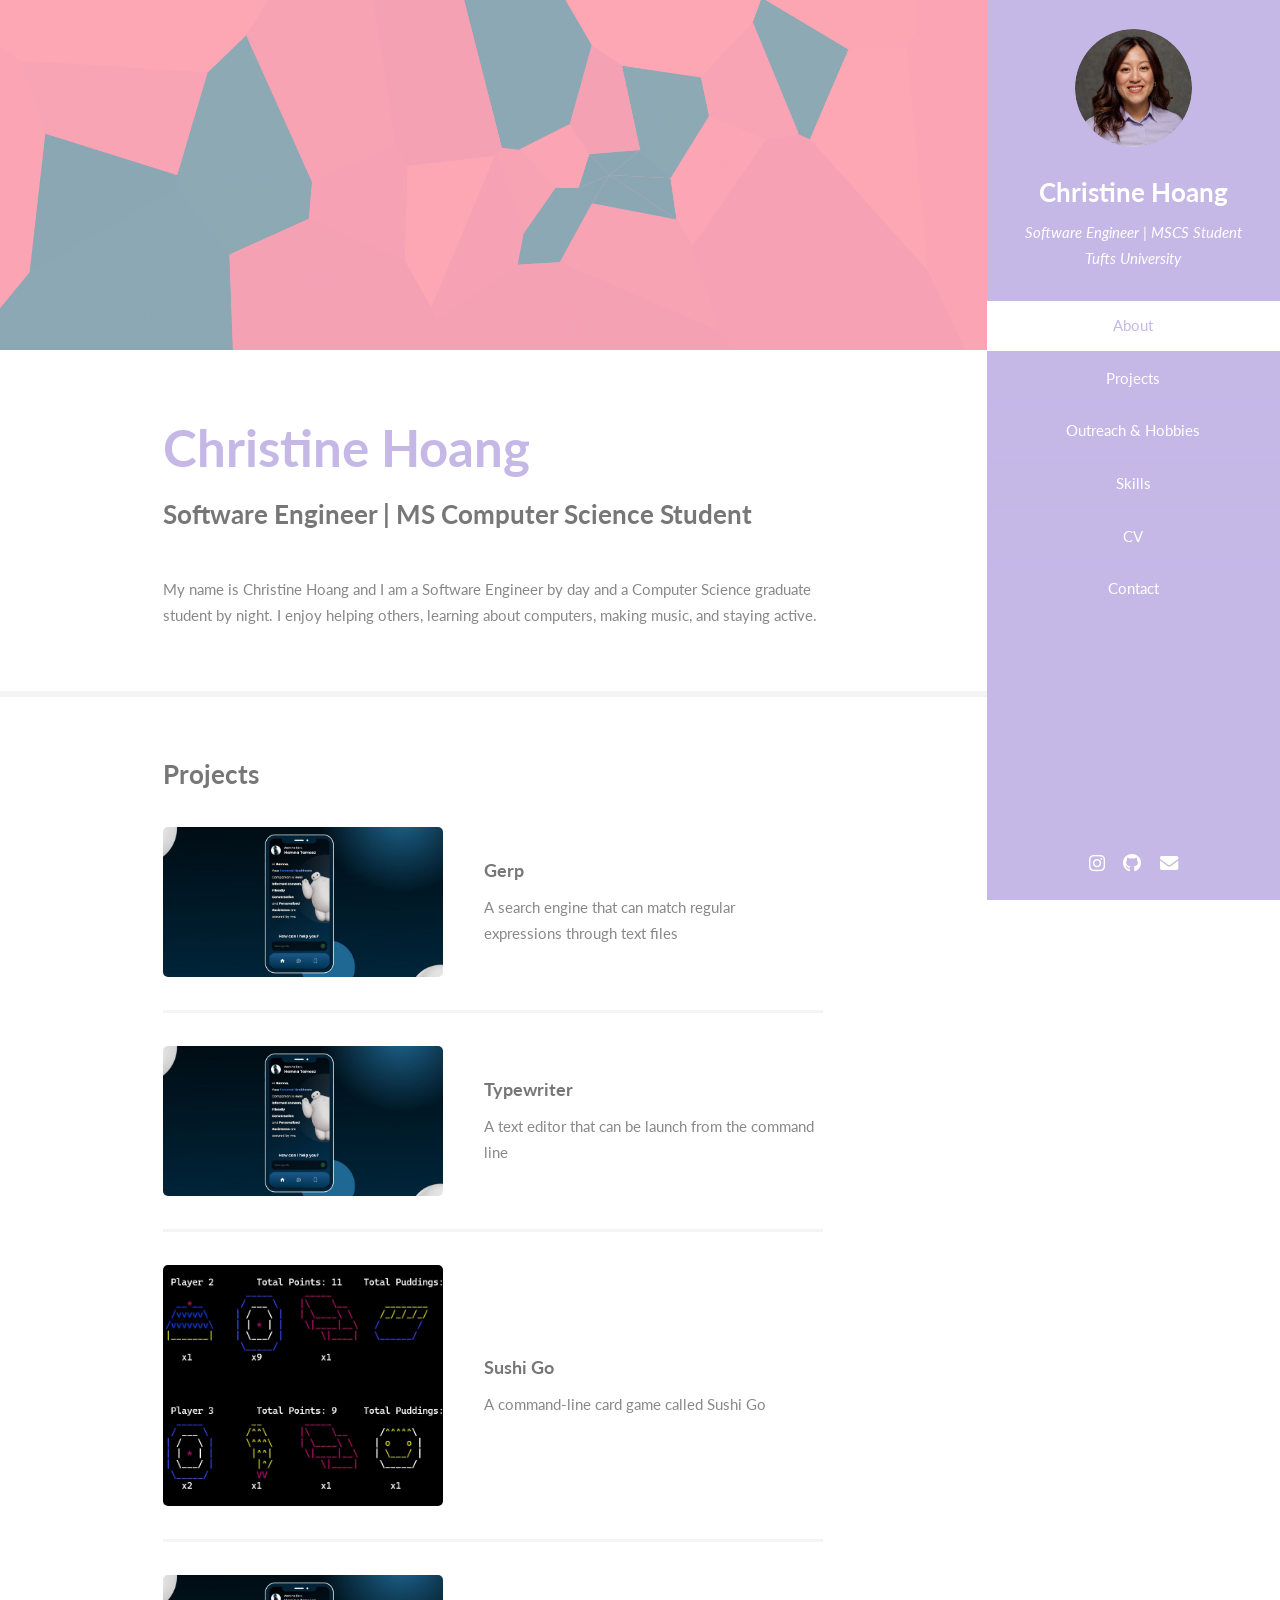
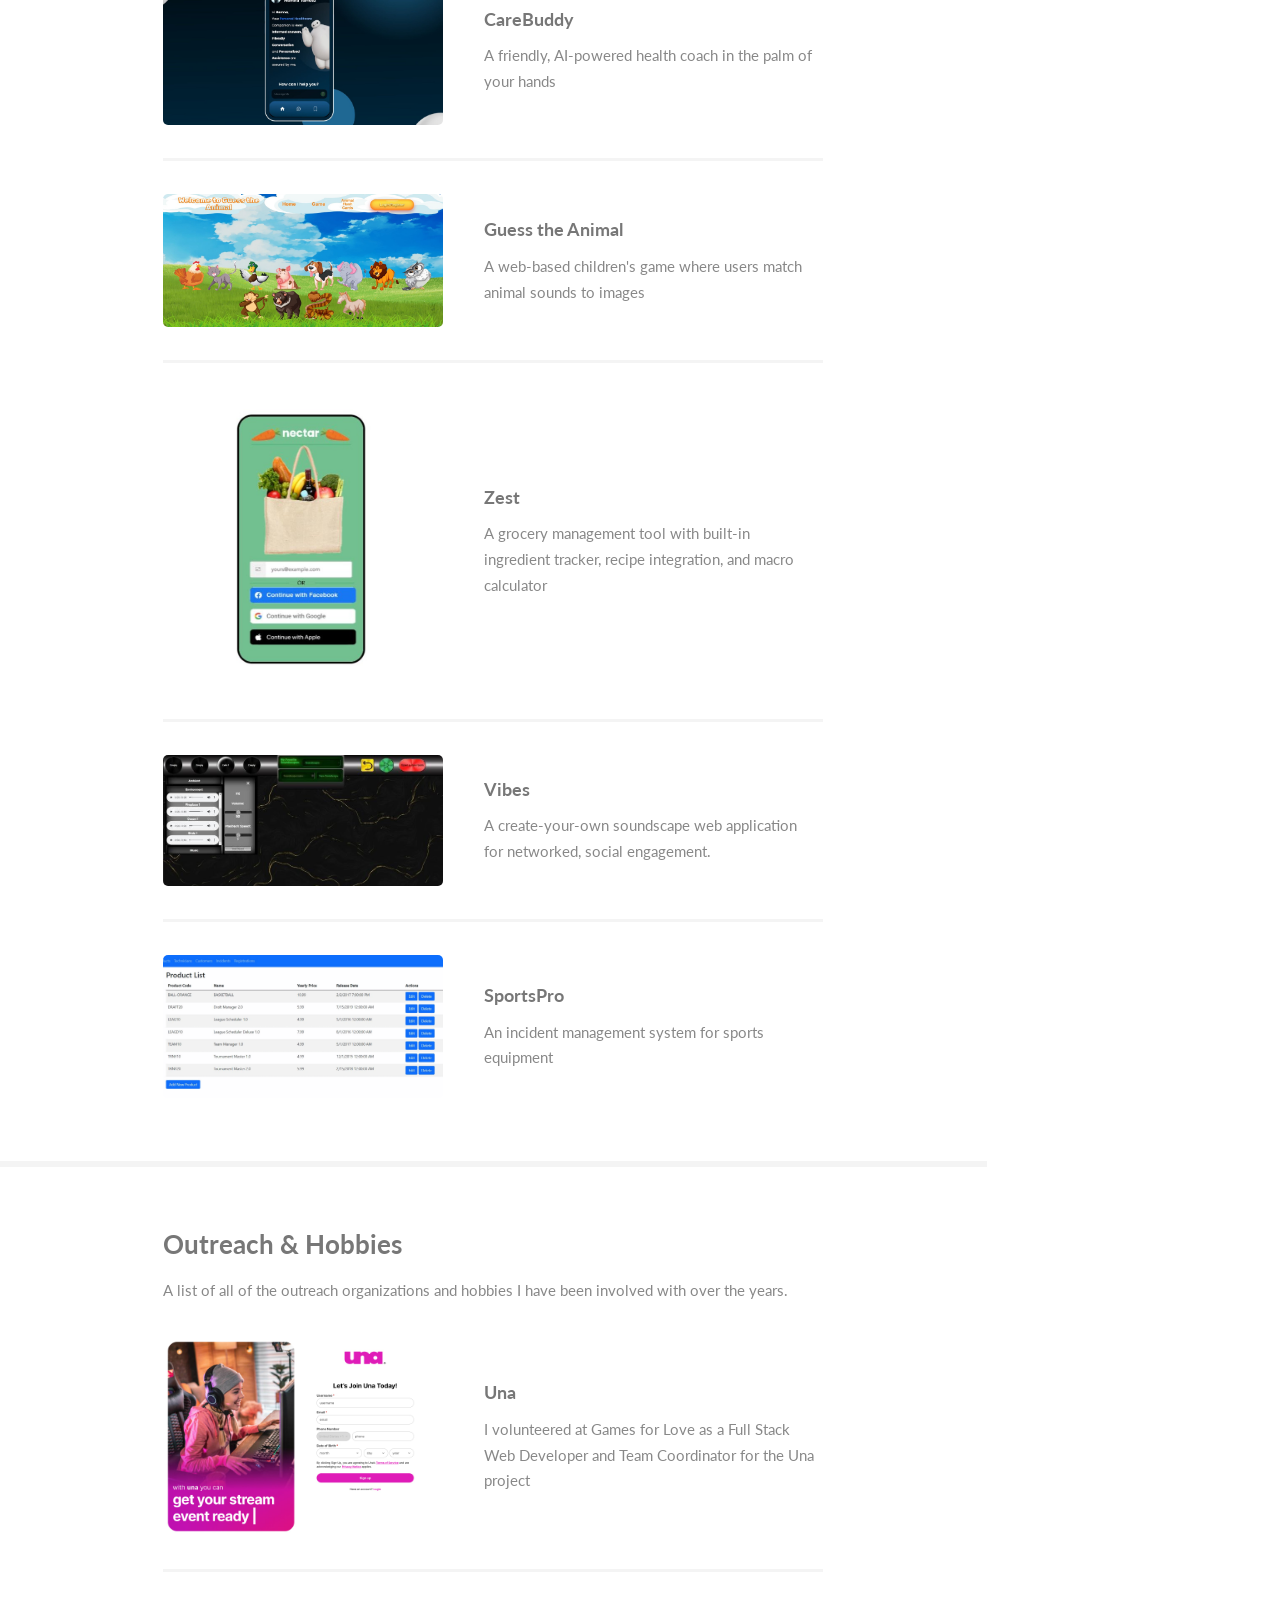
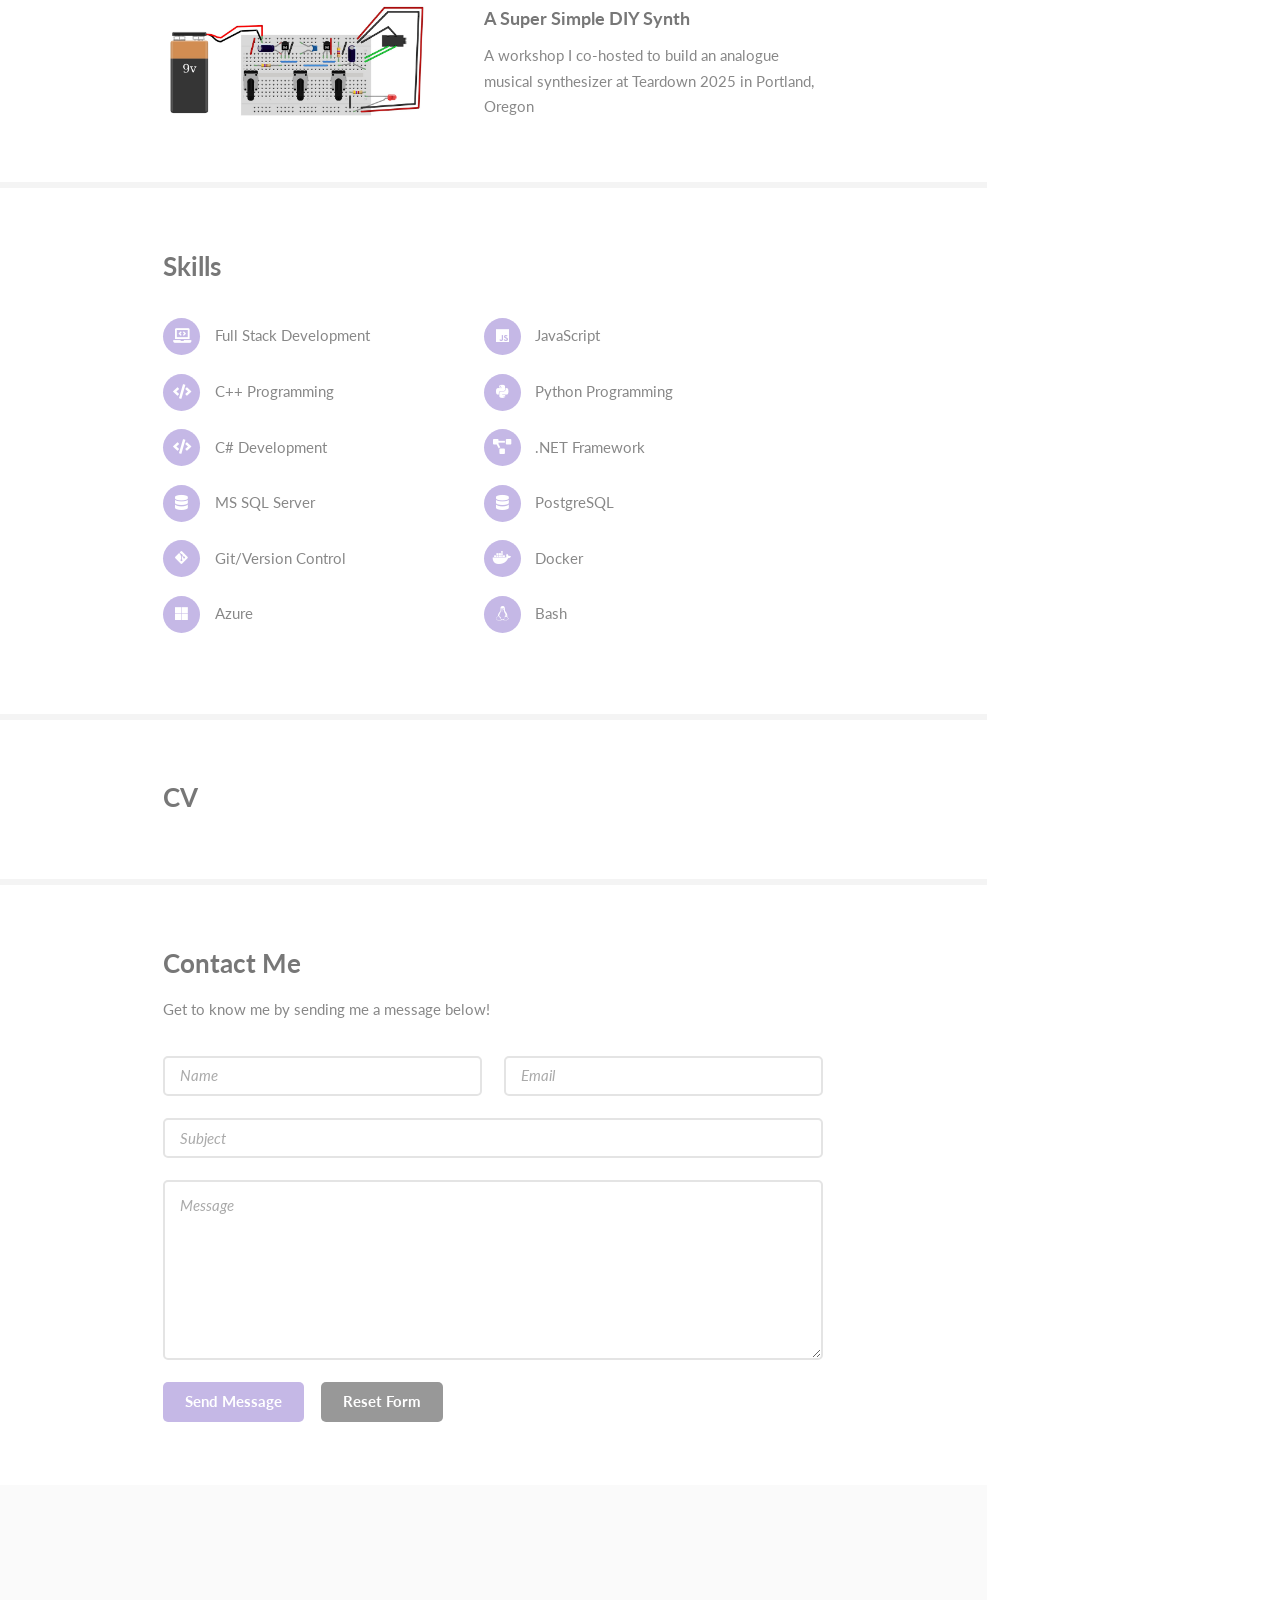
==== commit c2ea2eec: "adding skills icons and skill names" ====
--- a/index.html
+++ b/index.html
@@ -154,12 +154,18 @@
 									<h3>Skills</h3>
 									<p></p>
 									<ul class="feature-icons">
-										<li class="icon solid fa-code">Write all the code</li>
-										<li class="icon solid fa-cubes">Stack small boxes</li>
-										<li class="icon solid fa-book">Read books and stuff</li>
-										<li class="icon solid fa-coffee">Drink much coffee</li>
-										<li class="icon solid fa-bolt">Lightning bolt</li>
-										<li class="icon solid fa-users">Shadow clone technique</li>
+										<li class="icon solid fa-laptop-code">Full Stack Development</li>
+										<li class="icon brands fa-js">JavaScript</li>
+										<li class="icon solid fa-code">C++ Programming</li>
+										<li class="icon brands fa-python">Python Programming</li>
+										<li class="icon solid fa-code">C# Development</li>
+										<li class="icon solid fa-project-diagram">.NET Framework</li>
+										<li class="icon solid fa-database">MS SQL Server</li>
+										<li class="icon solid fa-database">PostgreSQL</li>
+										<li class="icon brands fa-git-alt">Git/Version Control</li>
+										<li class="icon brands fa-docker">Docker</li>
+										<li class="icon brands fa-microsoft">Azure</li>
+										<li class="icon brands fa-linux">Bash</li>
 									</ul>
 								</div>
 							</section>
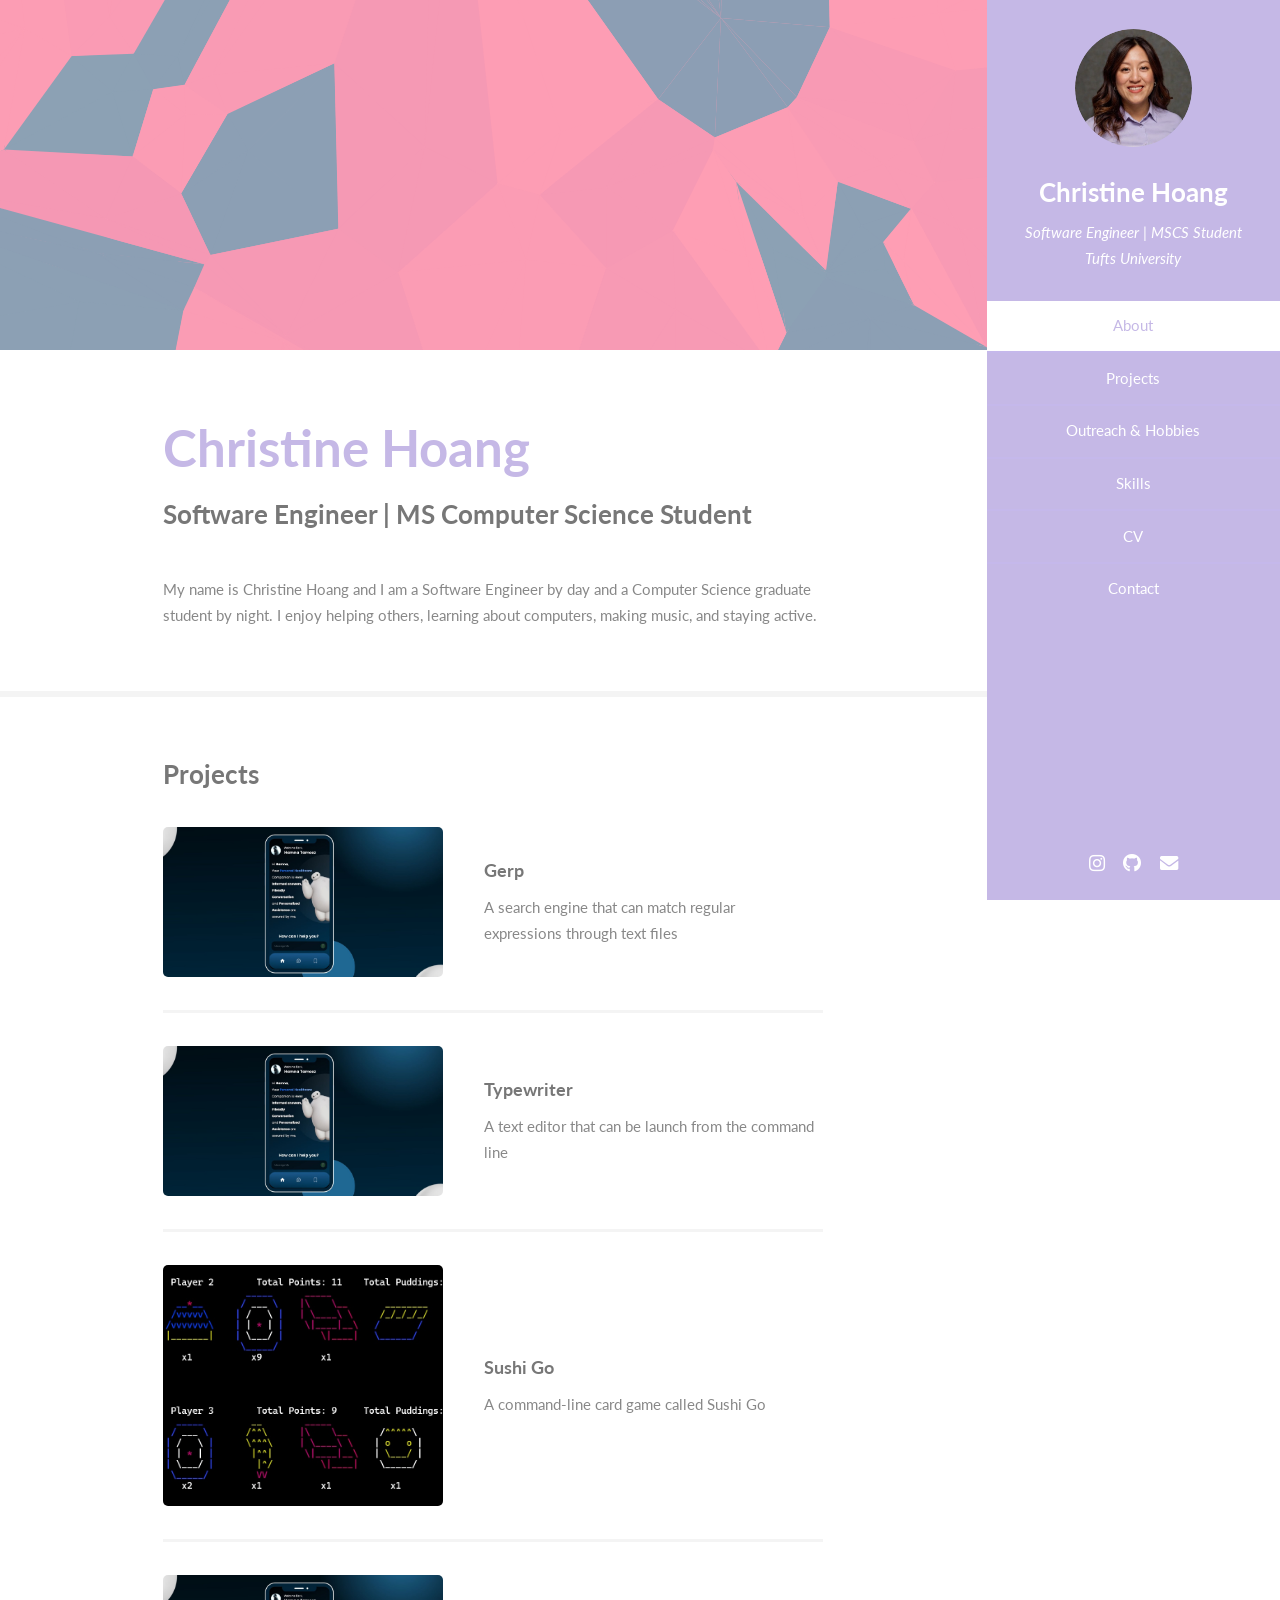
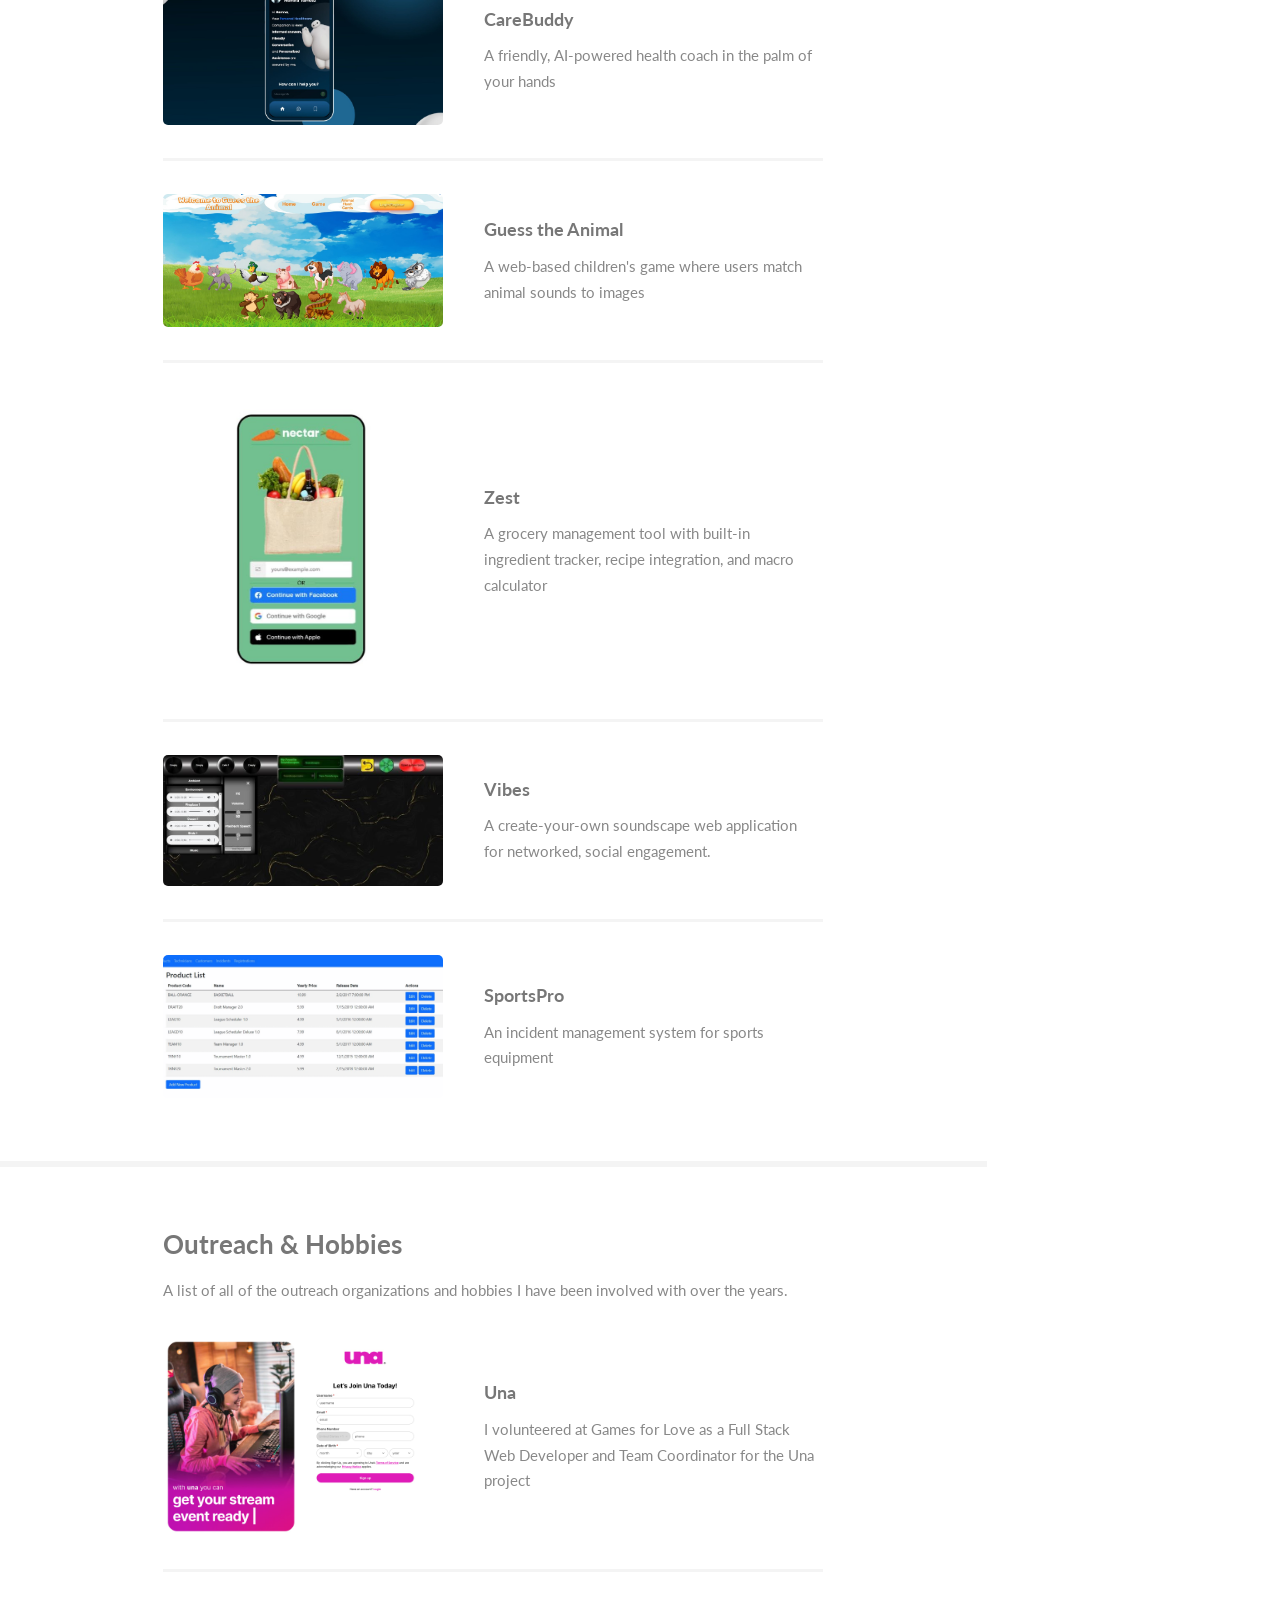
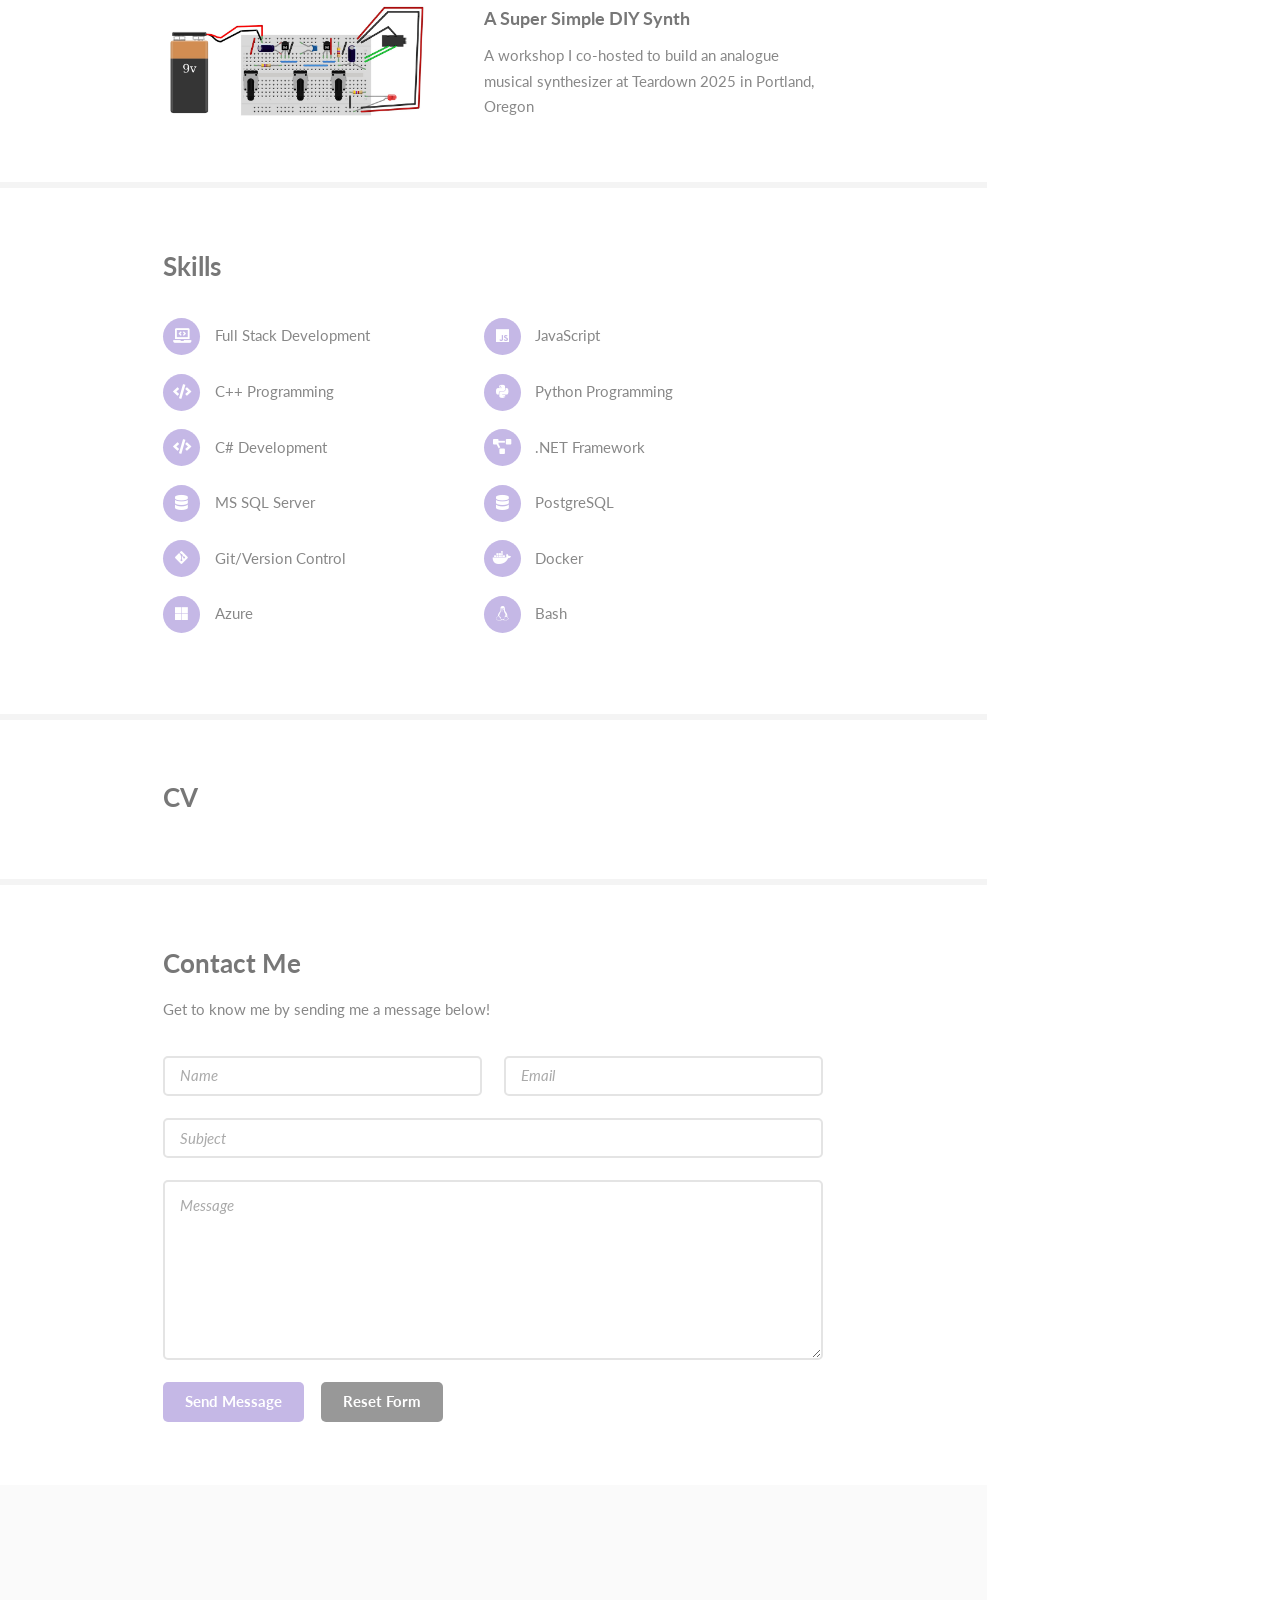
==== commit 4ccf777c: "removed reference code to template-reference.html" ====
--- a/index.html
+++ b/index.html
@@ -201,338 +201,6 @@
 									</form>
 								</div>
 							</section>
-
-						<!-- Five -->
-						<!--
-							<section id="five">
-								<div class="container">
-									<h3>Elements</h3>
-
-									<section>
-										<h4>Text</h4>
-										<p>This is <b>bold</b> and this is <strong>strong</strong>. This is <i>italic</i> and this is <em>emphasized</em>.
-										This is <sup>superscript</sup> text and this is <sub>subscript</sub> text.
-										This is <u>underlined</u> and this is code: <code>for (;;) { ... }</code>. Finally, <a href="#">this is a link</a>.</p>
-										<hr />
-										<header>
-											<h4>Heading with a Subtitle</h4>
-											<p>Lorem ipsum dolor sit amet nullam id egestas urna aliquam</p>
-										</header>
-										<p>Nunc lacinia ante nunc ac lobortis. Interdum adipiscing gravida odio porttitor sem non mi integer non faucibus ornare mi ut ante amet placerat aliquet. Volutpat eu sed ante lacinia sapien lorem accumsan varius montes viverra nibh in adipiscing blandit tempus accumsan.</p>
-										<header>
-											<h5>Heading with a Subtitle</h5>
-											<p>Lorem ipsum dolor sit amet nullam id egestas urna aliquam</p>
-										</header>
-										<p>Nunc lacinia ante nunc ac lobortis. Interdum adipiscing gravida odio porttitor sem non mi integer non faucibus ornare mi ut ante amet placerat aliquet. Volutpat eu sed ante lacinia sapien lorem accumsan varius montes viverra nibh in adipiscing blandit tempus accumsan.</p>
-										<hr />
-										<h2>Heading Level 2</h2>
-										<h3>Heading Level 3</h3>
-										<h4>Heading Level 4</h4>
-										<h5>Heading Level 5</h5>
-										<h6>Heading Level 6</h6>
-										<hr />
-										<h5>Blockquote</h5>
-										<blockquote>Fringilla nisl. Donec accumsan interdum nisi, quis tincidunt felis sagittis eget tempus euismod. Vestibulum ante ipsum primis in faucibus vestibulum. Blandit adipiscing eu felis iaculis volutpat ac adipiscing accumsan faucibus. Vestibulum ante ipsum primis in faucibus lorem ipsum dolor sit amet nullam adipiscing eu felis.</blockquote>
-										<h5>Preformatted</h5>
-										<pre><code>i = 0;
-
-while (!deck.isInOrder()) {
-    print 'Iteration ' + i;
-    deck.shuffle();
-    i++;
-}
-
-print 'It took ' + i + ' iterations to sort the deck.';</code></pre>
-									</section>
-
-									<section>
-										<h4>Lists</h4>
-										<div class="row">
-											<div class="col-6 col-12-xsmall">
-												<h5>Unordered</h5>
-												<ul>
-													<li>Dolor pulvinar etiam magna etiam.</li>
-													<li>Sagittis adipiscing lorem eleifend.</li>
-													<li>Felis enim feugiat dolore viverra.</li>
-												</ul>
-												<h5>Alternate</h5>
-												<ul class="alt">
-													<li>Dolor pulvinar etiam magna etiam.</li>
-													<li>Sagittis adipiscing lorem eleifend.</li>
-													<li>Felis enim feugiat dolore viverra.</li>
-												</ul>
-											</div>
-											<div class="col-6 col-12-xsmall">
-												<h5>Ordered</h5>
-												<ol>
-													<li>Dolor pulvinar etiam magna etiam.</li>
-													<li>Etiam vel felis at lorem sed viverra.</li>
-													<li>Felis enim feugiat dolore viverra.</li>
-													<li>Dolor pulvinar etiam magna etiam.</li>
-													<li>Etiam vel felis at lorem sed viverra.</li>
-													<li>Felis enim feugiat dolore viverra.</li>
-												</ol>
-												<h5>Icons</h5>
-												<ul class="icons">
-													<li><a href="#" class="icon brands fa-twitter"><span class="label">Twitter</span></a></li>
-													<li><a href="#" class="icon brands fa-facebook-f"><span class="label">Facebook</span></a></li>
-													<li><a href="#" class="icon brands fa-instagram"><span class="label">Instagram</span></a></li>
-													<li><a href="#" class="icon brands fa-github"><span class="label">Github</span></a></li>
-													<li><a href="#" class="icon brands fa-dribbble"><span class="label">Dribbble</span></a></li>
-													<li><a href="#" class="icon brands fa-tumblr"><span class="label">Tumblr</span></a></li>
-												</ul>
-											</div>
-										</div>
-										<h5>Actions</h5>
-										<ul class="actions">
-											<li><a href="#" class="button primary">Default</a></li>
-											<li><a href="#" class="button">Default</a></li>
-											<li><a href="#" class="button alt">Default</a></li>
-										</ul>
-										<ul class="actions small">
-											<li><a href="#" class="button primary small">Small</a></li>
-											<li><a href="#" class="button small">Small</a></li>
-											<li><a href="#" class="button alt small">Small</a></li>
-										</ul>
-										<div class="row">
-											<div class="col-3 col-6-medium col-12-xsmall">
-												<ul class="actions stacked">
-													<li><a href="#" class="button primary">Default</a></li>
-													<li><a href="#" class="button">Default</a></li>
-													<li><a href="#" class="button alt">Default</a></li>
-												</ul>
-											</div>
-											<div class="col-3 col-6 col-12-xsmall">
-												<ul class="actions stacked">
-													<li><a href="#" class="button primary small">Small</a></li>
-													<li><a href="#" class="button small">Small</a></li>
-													<li><a href="#" class="button alt small">Small</a></li>
-												</ul>
-											</div>
-											<div class="col-3 col-6-medium col-12-xsmall">
-												<ul class="actions stacked">
-													<li><a href="#" class="button primary fit">Default</a></li>
-													<li><a href="#" class="button fit">Default</a></li>
-													<li><a href="#" class="button alt fit">Default</a></li>
-												</ul>
-											</div>
-											<div class="col-3 col-6-medium col-12-xsmall">
-												<ul class="actions stacked">
-													<li><a href="#" class="button primary small fit">Small</a></li>
-													<li><a href="#" class="button small fit">Small</a></li>
-													<li><a href="#" class="button alt small fit">Small</a></li>
-												</ul>
-											</div>
-										</div>
-									</section>
-
-									<section>
-										<h4>Table</h4>
-										<h5>Default</h5>
-										<div class="table-wrapper">
-											<table>
-												<thead>
-													<tr>
-														<th>Name</th>
-														<th>Description</th>
-														<th>Price</th>
-													</tr>
-												</thead>
-												<tbody>
-													<tr>
-														<td>Item One</td>
-														<td>Ante turpis integer aliquet porttitor.</td>
-														<td>29.99</td>
-													</tr>
-													<tr>
-														<td>Item Two</td>
-														<td>Vis ac commodo adipiscing arcu aliquet.</td>
-														<td>19.99</td>
-													</tr>
-													<tr>
-														<td>Item Three</td>
-														<td> Morbi faucibus arcu accumsan lorem.</td>
-														<td>29.99</td>
-													</tr>
-													<tr>
-														<td>Item Four</td>
-														<td>Vitae integer tempus condimentum.</td>
-														<td>19.99</td>
-													</tr>
-													<tr>
-														<td>Item Five</td>
-														<td>Ante turpis integer aliquet porttitor.</td>
-														<td>29.99</td>
-													</tr>
-												</tbody>
-												<tfoot>
-													<tr>
-														<td colspan="2"></td>
-														<td>100.00</td>
-													</tr>
-												</tfoot>
-											</table>
-										</div>
-
-										<h5>Alternate</h5>
-										<div class="table-wrapper">
-											<table class="alt">
-												<thead>
-													<tr>
-														<th>Name</th>
-														<th>Description</th>
-														<th>Price</th>
-													</tr>
-												</thead>
-												<tbody>
-													<tr>
-														<td>Item One</td>
-														<td>Ante turpis integer aliquet porttitor.</td>
-														<td>29.99</td>
-													</tr>
-													<tr>
-														<td>Item Two</td>
-														<td>Vis ac commodo adipiscing arcu aliquet.</td>
-														<td>19.99</td>
-													</tr>
-													<tr>
-														<td>Item Three</td>
-														<td> Morbi faucibus arcu accumsan lorem.</td>
-														<td>29.99</td>
-													</tr>
-													<tr>
-														<td>Item Four</td>
-														<td>Vitae integer tempus condimentum.</td>
-														<td>19.99</td>
-													</tr>
-													<tr>
-														<td>Item Five</td>
-														<td>Ante turpis integer aliquet porttitor.</td>
-														<td>29.99</td>
-													</tr>
-												</tbody>
-												<tfoot>
-													<tr>
-														<td colspan="2"></td>
-														<td>100.00</td>
-													</tr>
-												</tfoot>
-											</table>
-										</div>
-									</section>
-
-									<section>
-										<h4>Buttons</h4>
-										<ul class="actions">
-											<li><a href="#" class="button primary">Primary</a></li>
-											<li><a href="#" class="button">Default</a></li>
-											<li><a href="#" class="button alt">Alternate</a></li>
-										</ul>
-										<ul class="actions">
-											<li><a href="#" class="button primary large">Large</a></li>
-											<li><a href="#" class="button">Default</a></li>
-											<li><a href="#" class="button alt small">Small</a></li>
-										</ul>
-										<ul class="actions fit">
-											<li><a href="#" class="button primary fit">Fit</a></li>
-											<li><a href="#" class="button fit">Fit</a></li>
-											<li><a href="#" class="button alt fit">Fit</a></li>
-										</ul>
-										<ul class="actions fit small">
-											<li><a href="#" class="button primary fit small">Fit + Small</a></li>
-											<li><a href="#" class="button fit small">Fit + Small</a></li>
-											<li><a href="#" class="button alt fit small">Fit + Small</a></li>
-										</ul>
-										<ul class="actions">
-											<li><a href="#" class="button primary icon solid fa-download">Icon</a></li>
-											<li><a href="#" class="button icon solid fa-download">Icon</a></li>
-											<li><a href="#" class="button alt icon solid fa-check">Icon</a></li>
-										</ul>
-										<ul class="actions">
-											<li><span class="button primary disabled">Primary</span></li>
-											<li><span class="button disabled">Default</span></li>
-											<li><span class="button alt disabled">Alternate</span></li>
-										</ul>
-									</section>
-
-									<section>
-										<h4>Form</h4>
-										<form method="post" action="#">
-											<div class="row gtr-uniform">
-												<div class="col-6 col-12-xsmall">
-													<input type="text" name="demo-name" id="demo-name" value="" placeholder="Name" />
-												</div>
-												<div class="col-6 col-12-xsmall">
-													<input type="email" name="demo-email" id="demo-email" value="" placeholder="Email" />
-												</div>
-												<div class="col-12">
-													<select name="demo-category" id="demo-category">
-														<option value="">- Category -</option>
-														<option value="1">Manufacturing</option>
-														<option value="1">Shipping</option>
-														<option value="1">Administration</option>
-														<option value="1">Human Resources</option>
-													</select>
-												</div>
-												<div class="col-4 col-12-medium">
-													<input type="radio" id="demo-priority-low" name="demo-priority" checked>
-													<label for="demo-priority-low">Low Priority</label>
-												</div>
-												<div class="col-4 col-12-medium">
-													<input type="radio" id="demo-priority-normal" name="demo-priority">
-													<label for="demo-priority-normal">Normal Priority</label>
-												</div>
-												<div class="col-4 col-12-medium">
-													<input type="radio" id="demo-priority-high" name="demo-priority">
-													<label for="demo-priority-high">High Priority</label>
-												</div>
-												<div class="col-6 col-12-medium">
-													<input type="checkbox" id="demo-copy" name="demo-copy">
-													<label for="demo-copy">Email me a copy of this message</label>
-												</div>
-												<div class="col-6 col-12-medium">
-													<input type="checkbox" id="demo-human" name="demo-human" checked>
-													<label for="demo-human">I am a human and not a robot</label>
-												</div>
-												<div class="col-12">
-													<textarea name="demo-message" id="demo-message" placeholder="Enter your message" rows="6"></textarea>
-												</div>
-												<div class="col-12">
-													<ul class="actions">
-														<li><input type="submit" value="Send Message" /></li>
-														<li><input type="reset" value="Reset" class="alt" /></li>
-													</ul>
-												</div>
-											</div>
-										</form>
-									</section>
-
-									<section>
-										<h4>Image</h4>
-										<h5>Fit</h5>
-										<span class="image fit"><img src="images/banner.jpg" alt="" /></span>
-										<div class="box alt">
-											<div class="row gtr-50 gtr-uniform">
-												<div class="col-4"><span class="image fit"><img src="images/pic01.jpg" alt="" /></span></div>
-												<div class="col-4"><span class="image fit"><img src="images/pic02.jpg" alt="" /></span></div>
-												<div class="col-4"><span class="image fit"><img src="images/pic03.jpg" alt="" /></span></div>
-												<div class="col-4"><span class="image fit"><img src="images/pic02.jpg" alt="" /></span></div>
-												<div class="col-4"><span class="image fit"><img src="images/pic03.jpg" alt="" /></span></div>
-												<div class="col-4"><span class="image fit"><img src="images/pic01.jpg" alt="" /></span></div>
-												<div class="col-4"><span class="image fit"><img src="images/pic03.jpg" alt="" /></span></div>
-												<div class="col-4"><span class="image fit"><img src="images/pic01.jpg" alt="" /></span></div>
-												<div class="col-4"><span class="image fit"><img src="images/pic02.jpg" alt="" /></span></div>
-											</div>
-										</div>
-										<h5>Left &amp; Right</h5>
-										<p><span class="image left"><img src="images/avatar.jpg" alt="" /></span>Fringilla nisl. Donec accumsan interdum nisi, quis tincidunt felis sagittis eget. tempus euismod. Vestibulum ante ipsum primis in faucibus vestibulum. Blandit adipiscing eu felis iaculis volutpat ac adipiscing accumsan eu faucibus. Integer ac pellentesque praesent tincidunt felis sagittis eget. tempus euismod. Vestibulum ante ipsum primis in faucibus vestibulum. Blandit adipiscing eu felis iaculis volutpat ac adipiscing accumsan eu faucibus. Integer ac pellentesque praesent. Donec accumsan interdum nisi, quis tincidunt felis sagittis eget. tempus euismod. Vestibulum ante ipsum primis in faucibus vestibulum. Blandit adipiscing eu felis iaculis volutpat ac adipiscing accumsan eu faucibus. Integer ac pellentesque praesent tincidunt felis sagittis eget. tempus euismod. Vestibulum ante ipsum primis in faucibus vestibulum. Blandit adipiscing eu felis iaculis volutpat ac adipiscing accumsan eu faucibus. Integer ac pellentesque praesent.</p>
-										<p><span class="image right"><img src="images/avatar.jpg" alt="" /></span>Fringilla nisl. Donec accumsan interdum nisi, quis tincidunt felis sagittis eget. tempus euismod. Vestibulum ante ipsum primis in faucibus vestibulum. Blandit adipiscing eu felis iaculis volutpat ac adipiscing accumsan eu faucibus. Integer ac pellentesque praesent tincidunt felis sagittis eget. tempus euismod. Vestibulum ante ipsum primis in faucibus vestibulum. Blandit adipiscing eu felis iaculis volutpat ac adipiscing accumsan eu faucibus. Integer ac pellentesque praesent. Donec accumsan interdum nisi, quis tincidunt felis sagittis eget. tempus euismod. Vestibulum ante ipsum primis in faucibus vestibulum. Blandit adipiscing eu felis iaculis volutpat ac adipiscing accumsan eu faucibus. Integer ac pellentesque praesent tincidunt felis sagittis eget. tempus euismod. Vestibulum ante ipsum primis in faucibus vestibulum. Blandit adipiscing eu felis iaculis volutpat ac adipiscing accumsan eu faucibus. Integer ac pellentesque praesent.</p>
-									</section>
-
-								</div>
-							</section>
-						-->
-
 					</div>
 
 				<!-- Footer -->
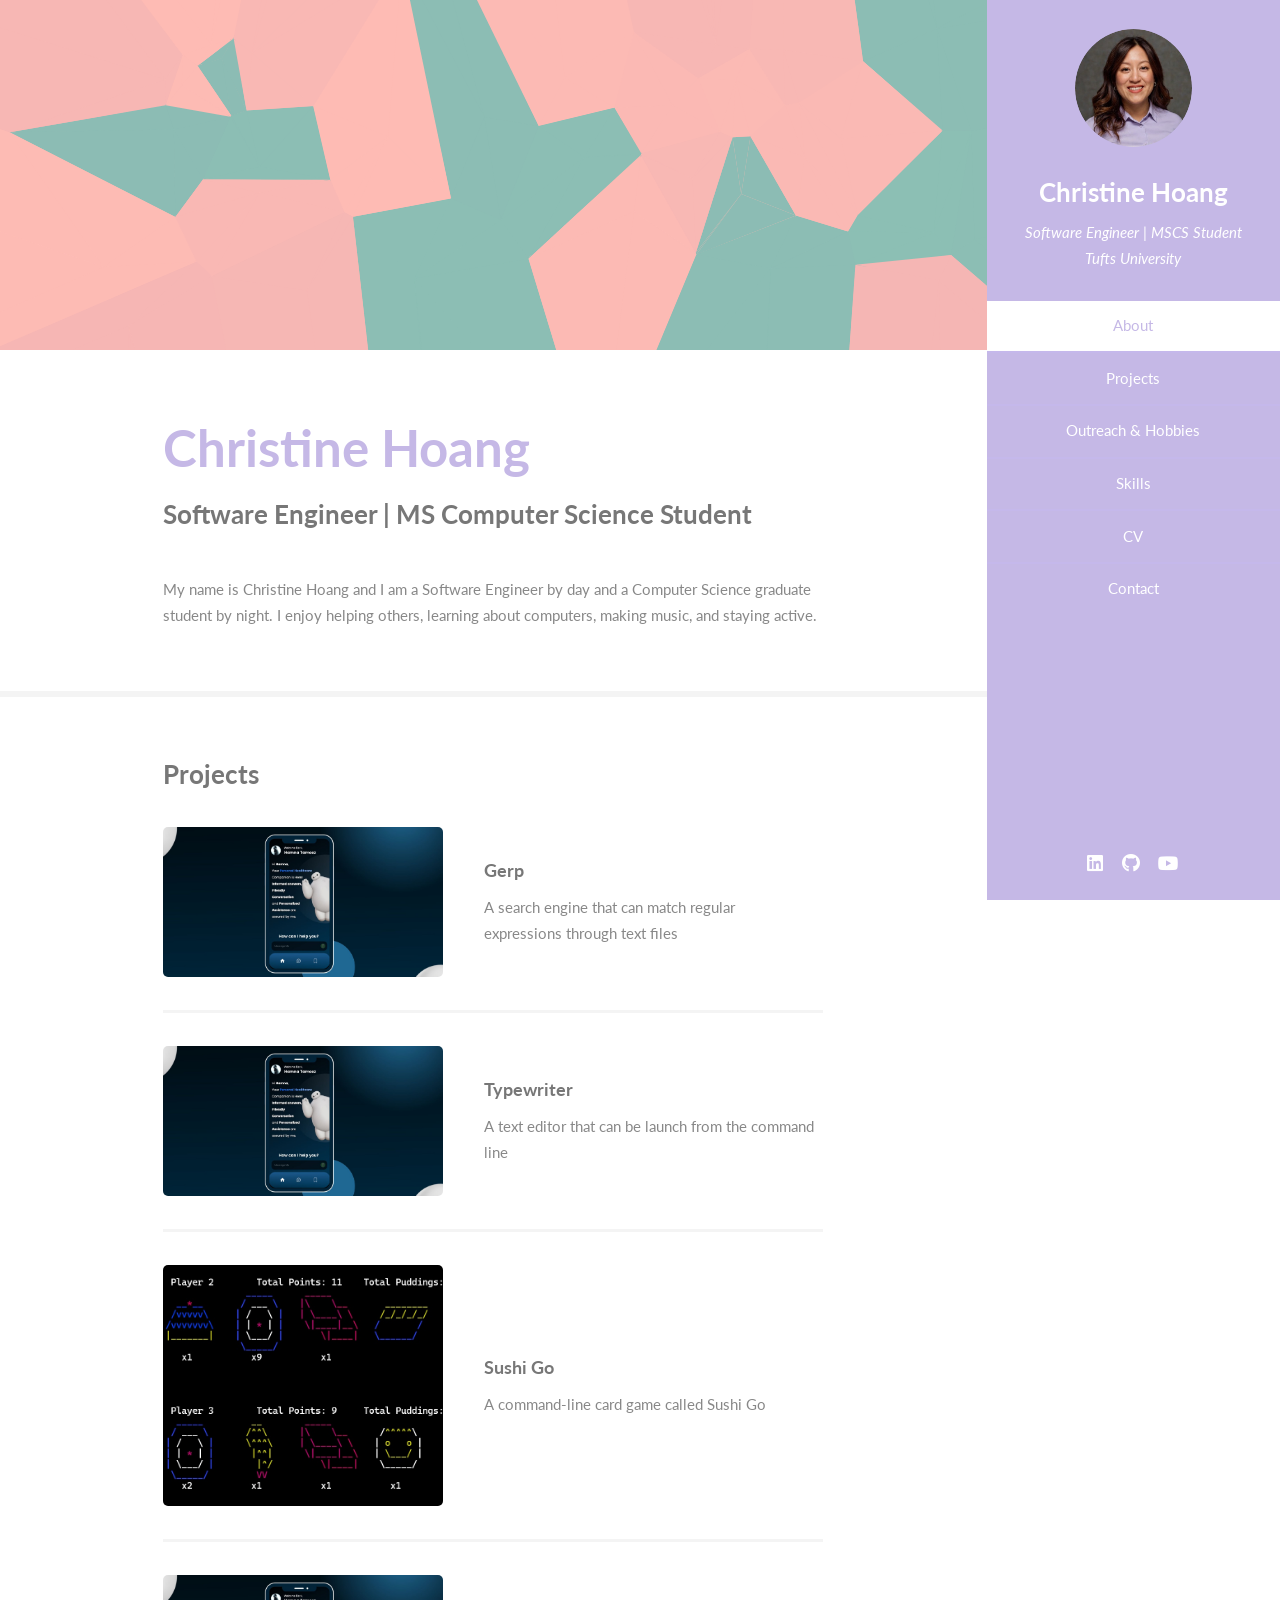
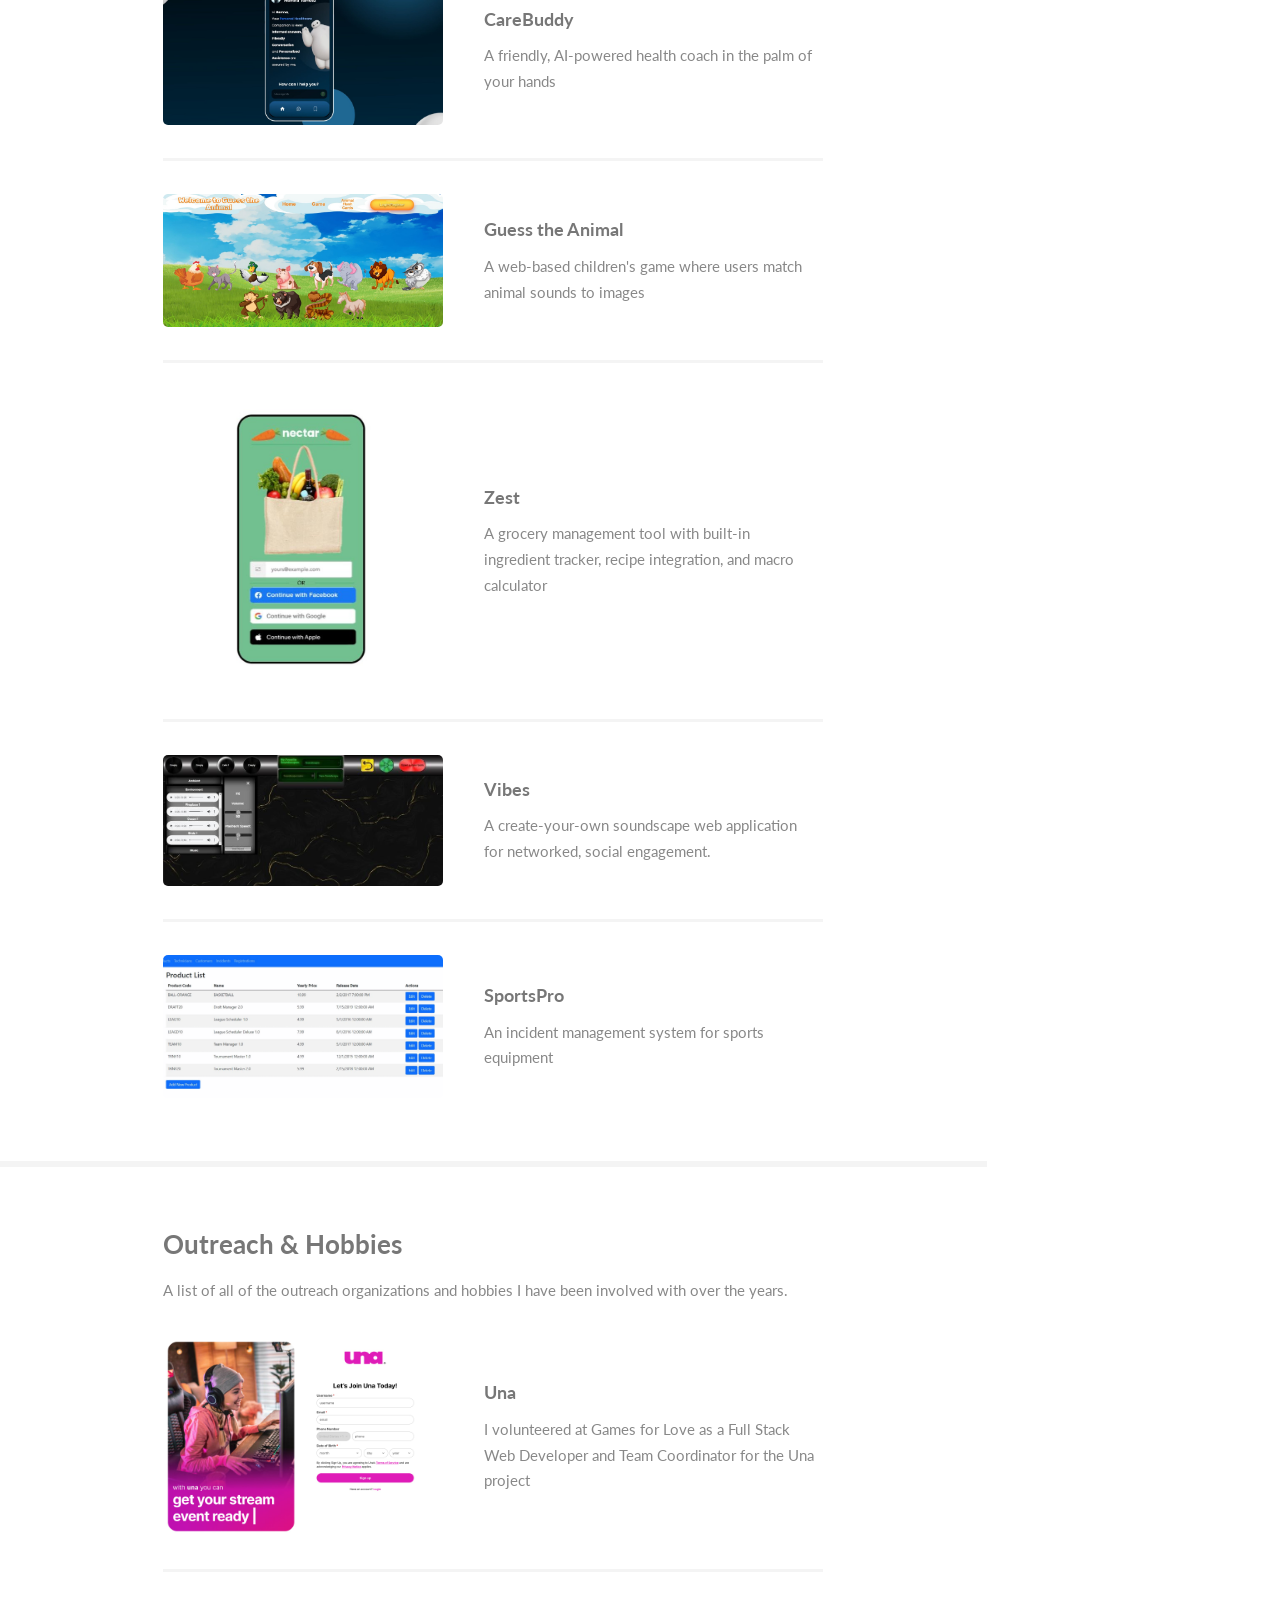
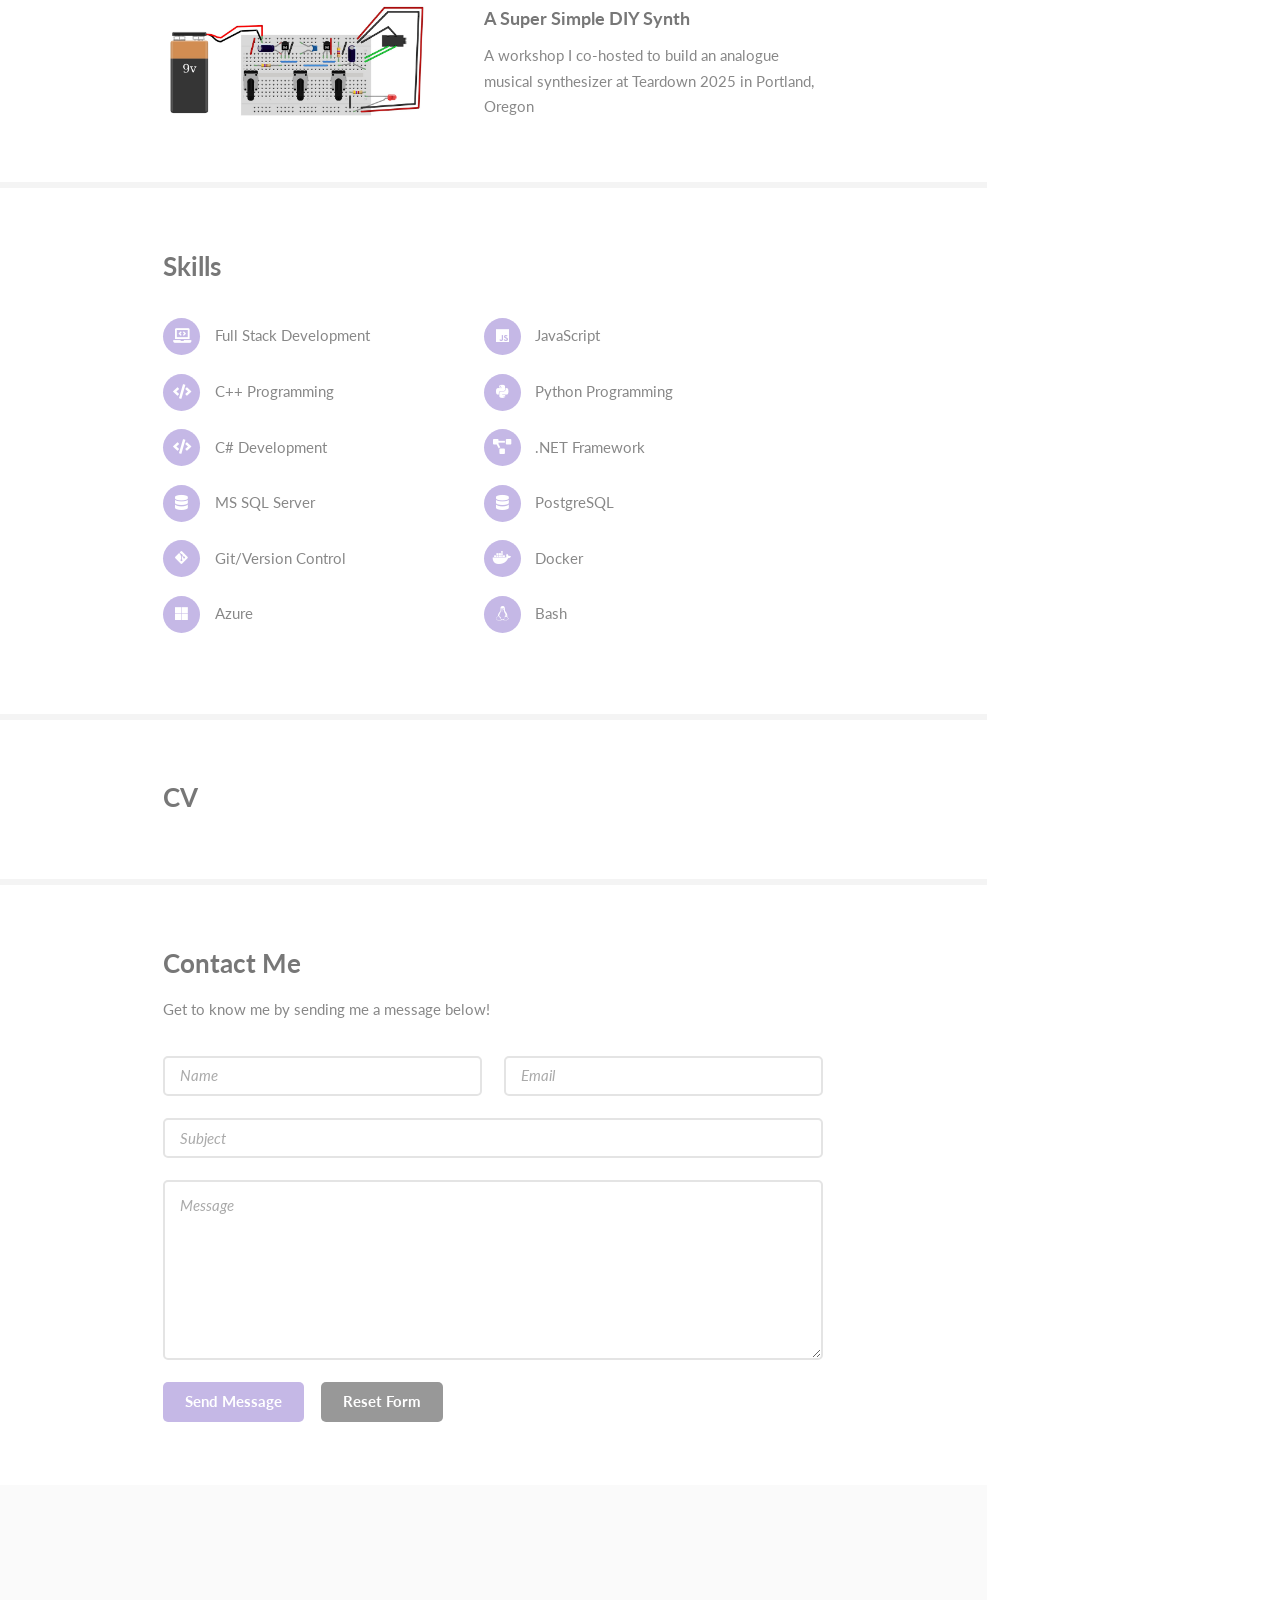
==== commit 25ea536b: "updated icons to social media" ====
--- a/index.html
+++ b/index.html
@@ -1,228 +1,228 @@
-<!DOCTYPE HTML>
-<html>
-	<head>
-		<title>Christine Hoang | Software Engineer</title>
-		<meta charset="utf-8" />
-		<meta name="viewport" content="width=device-width, initial-scale=1, user-scalable=no" />
-		<link rel="stylesheet" href="assets/css/main.css" />
-	</head>
-	<body class="is-preload">
-
-		<!-- Header -->
-			<section id="header">
-				<header>
-					<span class="image avatar"><img src="images/me.jpg" alt="" /></span>
-					<h1 id="logo"><a href="#">Christine Hoang</a></h1>
-					<p>Software Engineer | MSCS Student <br />
-					Tufts University
-					</p>
-				</header>
-				<nav id="nav">
-					<ul>
-						<li><a href="#one" class="active">About</a></li>
-						<li><a href="#two">Projects</a></li>
-						<li><a href="#three">Outreach & Hobbies</a></li>
-						<li><a href="#four">Skills</a></li>
-						<li><a href="#five">CV</a></li>
-						<li><a href="#six">Contact</a></li>
-					</ul>
-				</nav>
-				<footer>
-					<ul class="icons">
-						<li><a href="#" class="icon brands fa-instagram"><span class="label">Instagram</span></a></li>
-						<li><a href="#" class="icon brands fa-github"><span class="label">Github</span></a></li>
-						<li><a href="#" class="icon solid fa-envelope"><span class="label">Email</span></a></li>
-					</ul>
-				</footer>
-			</section>
-
-		<!-- Wrapper -->
-			<div id="wrapper">
-
-				<!-- Main -->
-					<div id="main">
-
-						<!-- One -->
-							<section id="one">
-								<div class = "voronoi-banner">
-									<canvas id = "voronoi-canvas"></canvas>
-								</div>
-
-								<div class="container">
-									<header class="major">
-										<h2>Christine Hoang</h2>
-										<p>Software Engineer | MS Computer Science Student<br />
-										</p>
-									</header>
-									<p>My name is Christine Hoang and I am a Software Engineer by day and a Computer Science graduate student by night. I enjoy helping others, learning about computers, making music, and staying active.</p>
-								</div>
-							</section>
-
-						<!-- Two -->
-							<section id="two">
-								<div class="container">
-									<h3>Projects</h3>
-									<p></p>
-									<div class="features">
-										<article>
-											<a href="#" class="image"><img src="images/carebuddy.jpg" alt="CareBuddy phone application" /></a>
-											<div class="inner">
-												<h4>Gerp</h4>
-												<p>A search engine that can match regular expressions through text files</p>
-											</div>
-										</article>
-										<article>
-											<a href="#" class="image"><img src="images/carebuddy.jpg" alt="CareBuddy phone application" /></a>
-											<div class="inner">
-												<h4>Typewriter</h4>
-												<p>A text editor that can be launch from the command line</p>
-											</div>
-										</article>
-										<article>
-											<a href="#" class="image"><img src="images/sushigo.jpg" alt="CareBuddy phone application" /></a>
-											<div class="inner">
-												<h4>Sushi Go</h4>
-												<p>A command-line card game called Sushi Go</p>
-											</div>
-										</article>
-										<article>
-											<a href="#" class="image"><img src="images/carebuddy.jpg" alt="CareBuddy phone application" /></a>
-											<div class="inner">
-												<h4>CareBuddy</h4>
-												<p>A friendly, AI-powered health coach in the palm of your hands</p>
-											</div>
-										</article>
-										<article>
-											<a href="#" class="image"><img src="images/guesstheanimal.jpg" alt="Guess the Animal landing page" /></a>
-											<div class="inner">
-												<h4>Guess the Animal</h4>
-												<p>A web-based children's game where users match animal sounds to images</p>
-											</div>
-										</article>
-										<article>
-											<a href="#" class="image"><img src="images/zest.jpg" alt="Zest sign in page" /></a>
-											<div class="inner">
-												<h4>Zest</h4>
-												<p>A grocery management tool with built-in ingredient tracker, recipe integration, and macro calculator</p>
-											</div>
-										</article>
-										<article>
-											<a href="#" class="image"><img src="images/vibes.jpg" alt="Vibes landing page" /></a>
-											<div class="inner">
-												<h4>Vibes</h4>
-												<p>A create-your-own soundscape web application for networked, social engagement.</p>
-											</div>
-										</article>
-										<article>
-											<a href="#" class="image"><img src="images/sportspro.png" alt="Sports Pro landing page" /></a>
-											<div class="inner">
-												<h4>SportsPro</h4>
-												<p> An incident management system for sports equipment</p>
-											</div>
-										</article>
-									</div>
-								</div>
-							</section>
-
-						<!-- Three -->
-						 <section id="three">
-							<div class="container">
-								<h3>Outreach & Hobbies</h3>
-								<p>A list of all of the outreach organizations and hobbies I have been involved with over the years.</p>
-								<div class="features">
-									<article>
-										<a href="#" class="image"><img src="images/una.jpg" alt="Drawing of a synthesizer" /></a>
-										<div class="inner">
-											<h4>Una</h4>
-											<p>I volunteered at Games for Love as a Full Stack Web Developer and Team Coordinator for the Una project</p>
-										</div>
-									</article>
-									<article>
-										<a href="#" class="image"><img src="images/synth.jpg" alt="Drawing of a synthesizer" /></a>
-										<div class="inner">
-											<h4>A Super Simple DIY Synth</h4>
-											<p>A workshop I co-hosted to build an analogue musical synthesizer at Teardown 2025 in Portland, Oregon</p>
-										</div>
-									</article>
-								</div>
-							</div>
-						 </section>
-
-						<!-- Four -->
-							<section id="four">
-								<div class="container">
-									<h3>Skills</h3>
-									<p></p>
-									<ul class="feature-icons">
-										<li class="icon solid fa-laptop-code">Full Stack Development</li>
-										<li class="icon brands fa-js">JavaScript</li>
-										<li class="icon solid fa-code">C++ Programming</li>
-										<li class="icon brands fa-python">Python Programming</li>
-										<li class="icon solid fa-code">C# Development</li>
-										<li class="icon solid fa-project-diagram">.NET Framework</li>
-										<li class="icon solid fa-database">MS SQL Server</li>
-										<li class="icon solid fa-database">PostgreSQL</li>
-										<li class="icon brands fa-git-alt">Git/Version Control</li>
-										<li class="icon brands fa-docker">Docker</li>
-										<li class="icon brands fa-microsoft">Azure</li>
-										<li class="icon brands fa-linux">Bash</li>
-									</ul>
-								</div>
-							</section>
-
-						<!-- Five -->
-							<section id="five">
-								<div class="container">
-									<h3>CV</h3>
-									<p></p>
-									<ul class="feature-icons">
-									</ul>
-								</div>
-							</section>
-
-						<!-- Six -->
-							<section id="six">
-								<div class="container">
-									<h3>Contact Me</h3>
-									<p>Get to know me by sending me a message below!</p>
-									<form method="post" action="#">
-										<div class="row gtr-uniform">
-											<div class="col-6 col-12-xsmall"><input type="text" name="name" id="name" placeholder="Name" /></div>
-											<div class="col-6 col-12-xsmall"><input type="email" name="email" id="email" placeholder="Email" /></div>
-											<div class="col-12"><input type="text" name="subject" id="subject" placeholder="Subject" /></div>
-											<div class="col-12"><textarea name="message" id="message" placeholder="Message" rows="6"></textarea></div>
-											<div class="col-12">
-												<ul class="actions">
-													<li><input type="submit" class="primary" value="Send Message" /></li>
-													<li><input type="reset" value="Reset Form" /></li>
-												</ul>
-											</div>
-										</div>
-									</form>
-								</div>
-							</section>
-					</div>
-
-				<!-- Footer -->
-					<section id="footer">
-						<div class="container">
-							<ul class="copyright">
-								<!--<li>&copy; Untitled. All rights reserved.</li><li>Design: <a href="http://html5up.net">HTML5 UP</a></li> -->
-							</ul>
-						</div>
-					</section>
-
-			</div>
-
-		<!-- Scripts -->
-			<script src="assets/js/jquery.min.js"></script>
-			<script src="assets/js/jquery.scrollex.min.js"></script>
-			<script src="assets/js/jquery.scrolly.min.js"></script>
-			<script src="assets/js/browser.min.js"></script>
-			<script src="assets/js/breakpoints.min.js"></script>
-			<script src="assets/js/util.js"></script>
-			<script src="assets/js/main.js"></script>
-			<script src="assets/js/voronoi.js"></script>
-
-	</body>
+<!DOCTYPE HTML>
+<html>
+	<head>
+		<title>Christine Hoang | Software Engineer</title>
+		<meta charset="utf-8" />
+		<meta name="viewport" content="width=device-width, initial-scale=1, user-scalable=no" />
+		<link rel="stylesheet" href="assets/css/main.css" />
+	</head>
+	<body class="is-preload">
+
+		<!-- Header -->
+			<section id="header">
+				<header>
+					<span class="image avatar"><img src="images/me.jpg" alt="" /></span>
+					<h1 id="logo"><a href="#">Christine Hoang</a></h1>
+					<p>Software Engineer | MSCS Student <br />
+					Tufts University
+					</p>
+				</header>
+				<nav id="nav">
+					<ul>
+						<li><a href="#one" class="active">About</a></li>
+						<li><a href="#two">Projects</a></li>
+						<li><a href="#three">Outreach & Hobbies</a></li>
+						<li><a href="#four">Skills</a></li>
+						<li><a href="#five">CV</a></li>
+						<li><a href="#six">Contact</a></li>
+					</ul>
+				</nav>
+				<footer>
+					<ul class="icons">
+						<li><a href="#" class="icon brands fa-linkedin"><span class="label">LinkedIn</span></a></li>
+						<li><a href="#" class="icon brands fa-github"><span class="label">Github</span></a></li>
+						<li><a href="#" class="icon brands fa-youtube"><span class="label">YouTube</span></a></li>
+					</ul>
+				</footer>
+			</section>
+
+		<!-- Wrapper -->
+			<div id="wrapper">
+
+				<!-- Main -->
+					<div id="main">
+
+						<!-- One -->
+							<section id="one">
+								<div class = "voronoi-banner">
+									<canvas id = "voronoi-canvas"></canvas>
+								</div>
+
+								<div class="container">
+									<header class="major">
+										<h2>Christine Hoang</h2>
+										<p>Software Engineer | MS Computer Science Student<br />
+										</p>
+									</header>
+									<p>My name is Christine Hoang and I am a Software Engineer by day and a Computer Science graduate student by night. I enjoy helping others, learning about computers, making music, and staying active.</p>
+								</div>
+							</section>
+
+						<!-- Two -->
+							<section id="two">
+								<div class="container">
+									<h3>Projects</h3>
+									<p></p>
+									<div class="features">
+										<article>
+											<a href="#" class="image"><img src="images/carebuddy.jpg" alt="CareBuddy phone application" /></a>
+											<div class="inner">
+												<h4>Gerp</h4>
+												<p>A search engine that can match regular expressions through text files</p>
+											</div>
+										</article>
+										<article>
+											<a href="#" class="image"><img src="images/carebuddy.jpg" alt="CareBuddy phone application" /></a>
+											<div class="inner">
+												<h4>Typewriter</h4>
+												<p>A text editor that can be launch from the command line</p>
+											</div>
+										</article>
+										<article>
+											<a href="#" class="image"><img src="images/sushigo.jpg" alt="CareBuddy phone application" /></a>
+											<div class="inner">
+												<h4>Sushi Go</h4>
+												<p>A command-line card game called Sushi Go</p>
+											</div>
+										</article>
+										<article>
+											<a href="#" class="image"><img src="images/carebuddy.jpg" alt="CareBuddy phone application" /></a>
+											<div class="inner">
+												<h4>CareBuddy</h4>
+												<p>A friendly, AI-powered health coach in the palm of your hands</p>
+											</div>
+										</article>
+										<article>
+											<a href="#" class="image"><img src="images/guesstheanimal.jpg" alt="Guess the Animal landing page" /></a>
+											<div class="inner">
+												<h4>Guess the Animal</h4>
+												<p>A web-based children's game where users match animal sounds to images</p>
+											</div>
+										</article>
+										<article>
+											<a href="#" class="image"><img src="images/zest.jpg" alt="Zest sign in page" /></a>
+											<div class="inner">
+												<h4>Zest</h4>
+												<p>A grocery management tool with built-in ingredient tracker, recipe integration, and macro calculator</p>
+											</div>
+										</article>
+										<article>
+											<a href="#" class="image"><img src="images/vibes.jpg" alt="Vibes landing page" /></a>
+											<div class="inner">
+												<h4>Vibes</h4>
+												<p>A create-your-own soundscape web application for networked, social engagement.</p>
+											</div>
+										</article>
+										<article>
+											<a href="#" class="image"><img src="images/sportspro.png" alt="Sports Pro landing page" /></a>
+											<div class="inner">
+												<h4>SportsPro</h4>
+												<p> An incident management system for sports equipment</p>
+											</div>
+										</article>
+									</div>
+								</div>
+							</section>
+
+						<!-- Three -->
+						 <section id="three">
+							<div class="container">
+								<h3>Outreach & Hobbies</h3>
+								<p>A list of all of the outreach organizations and hobbies I have been involved with over the years.</p>
+								<div class="features">
+									<article>
+										<a href="#" class="image"><img src="images/una.jpg" alt="Drawing of a synthesizer" /></a>
+										<div class="inner">
+											<h4>Una</h4>
+											<p>I volunteered at Games for Love as a Full Stack Web Developer and Team Coordinator for the Una project</p>
+										</div>
+									</article>
+									<article>
+										<a href="#" class="image"><img src="images/synth.jpg" alt="Drawing of a synthesizer" /></a>
+										<div class="inner">
+											<h4>A Super Simple DIY Synth</h4>
+											<p>A workshop I co-hosted to build an analogue musical synthesizer at Teardown 2025 in Portland, Oregon</p>
+										</div>
+									</article>
+								</div>
+							</div>
+						 </section>
+
+						<!-- Four -->
+							<section id="four">
+								<div class="container">
+									<h3>Skills</h3>
+									<p></p>
+									<ul class="feature-icons">
+										<li class="icon solid fa-laptop-code">Full Stack Development</li>
+										<li class="icon brands fa-js">JavaScript</li>
+										<li class="icon solid fa-code">C++ Programming</li>
+										<li class="icon brands fa-python">Python Programming</li>
+										<li class="icon solid fa-code">C# Development</li>
+										<li class="icon solid fa-project-diagram">.NET Framework</li>
+										<li class="icon solid fa-database">MS SQL Server</li>
+										<li class="icon solid fa-database">PostgreSQL</li>
+										<li class="icon brands fa-git-alt">Git/Version Control</li>
+										<li class="icon brands fa-docker">Docker</li>
+										<li class="icon brands fa-microsoft">Azure</li>
+										<li class="icon brands fa-linux">Bash</li>
+									</ul>
+								</div>
+							</section>
+
+						<!-- Five -->
+							<section id="five">
+								<div class="container">
+									<h3>CV</h3>
+									<p></p>
+									<ul class="feature-icons">
+									</ul>
+								</div>
+							</section>
+
+						<!-- Six -->
+							<section id="six">
+								<div class="container">
+									<h3>Contact Me</h3>
+									<p>Get to know me by sending me a message below!</p>
+									<form method="post" action="#">
+										<div class="row gtr-uniform">
+											<div class="col-6 col-12-xsmall"><input type="text" name="name" id="name" placeholder="Name" /></div>
+											<div class="col-6 col-12-xsmall"><input type="email" name="email" id="email" placeholder="Email" /></div>
+											<div class="col-12"><input type="text" name="subject" id="subject" placeholder="Subject" /></div>
+											<div class="col-12"><textarea name="message" id="message" placeholder="Message" rows="6"></textarea></div>
+											<div class="col-12">
+												<ul class="actions">
+													<li><input type="submit" class="primary" value="Send Message" /></li>
+													<li><input type="reset" value="Reset Form" /></li>
+												</ul>
+											</div>
+										</div>
+									</form>
+								</div>
+							</section>
+					</div>
+
+				<!-- Footer -->
+					<section id="footer">
+						<div class="container">
+							<ul class="copyright">
+								<!--<li>&copy; Untitled. All rights reserved.</li><li>Design: <a href="http://html5up.net">HTML5 UP</a></li> -->
+							</ul>
+						</div>
+					</section>
+
+			</div>
+
+		<!-- Scripts -->
+			<script src="assets/js/jquery.min.js"></script>
+			<script src="assets/js/jquery.scrollex.min.js"></script>
+			<script src="assets/js/jquery.scrolly.min.js"></script>
+			<script src="assets/js/browser.min.js"></script>
+			<script src="assets/js/breakpoints.min.js"></script>
+			<script src="assets/js/util.js"></script>
+			<script src="assets/js/main.js"></script>
+			<script src="assets/js/voronoi.js"></script>
+
+	</body>
 </html>
--- a/assets/css/main.css
+++ b/assets/css/main.css
@@ -3315,7 +3315,7 @@
 
 	}
 
-/*Voronoi Banner*/
+/* Voronoi Banner */
 .voronoi-banner {
   width: 100%;
   height: 350px;
@@ -3327,4 +3327,39 @@
   display: block;
   width: 100%;
   height: 100%;
-}+}
+
+/* Dynamic Active Nav Colors */
+#header > nav ul li a.active {
+    transition: background-color 0.3s ease;
+}
+
+/* Disable transition when clicking */
+body.no-transition #header > nav ul li a.active {
+    transition: none !important;
+}
+
+/* Different colors for each section */
+body[data-active-section="one"] #header > nav ul li a.active {
+    background: #ffcbf7; /* Light purple for About */
+}
+
+body[data-active-section="two"] #header > nav ul li a.active {
+    background: #b2f0e4; /* Slightly different purple for Projects */
+}
+
+body[data-active-section="three"] #header > nav ul li a.active {
+    background: #ffe9b9; /* Medium purple for Outreach & Hobbies */
+}
+
+body[data-active-section="four"] #header > nav ul li a.active {
+    background: #b3f3fa; /* Deeper purple for Skills */
+}
+
+body[data-active-section="five"] #header > nav ul li a.active {
+    background: #f65cbb; /* Even deeper for CV */
+}
+
+body[data-active-section="six"] #header > nav ul li a.active {
+    background: #7c3aed; /* Deepest purple for Contact */
+}
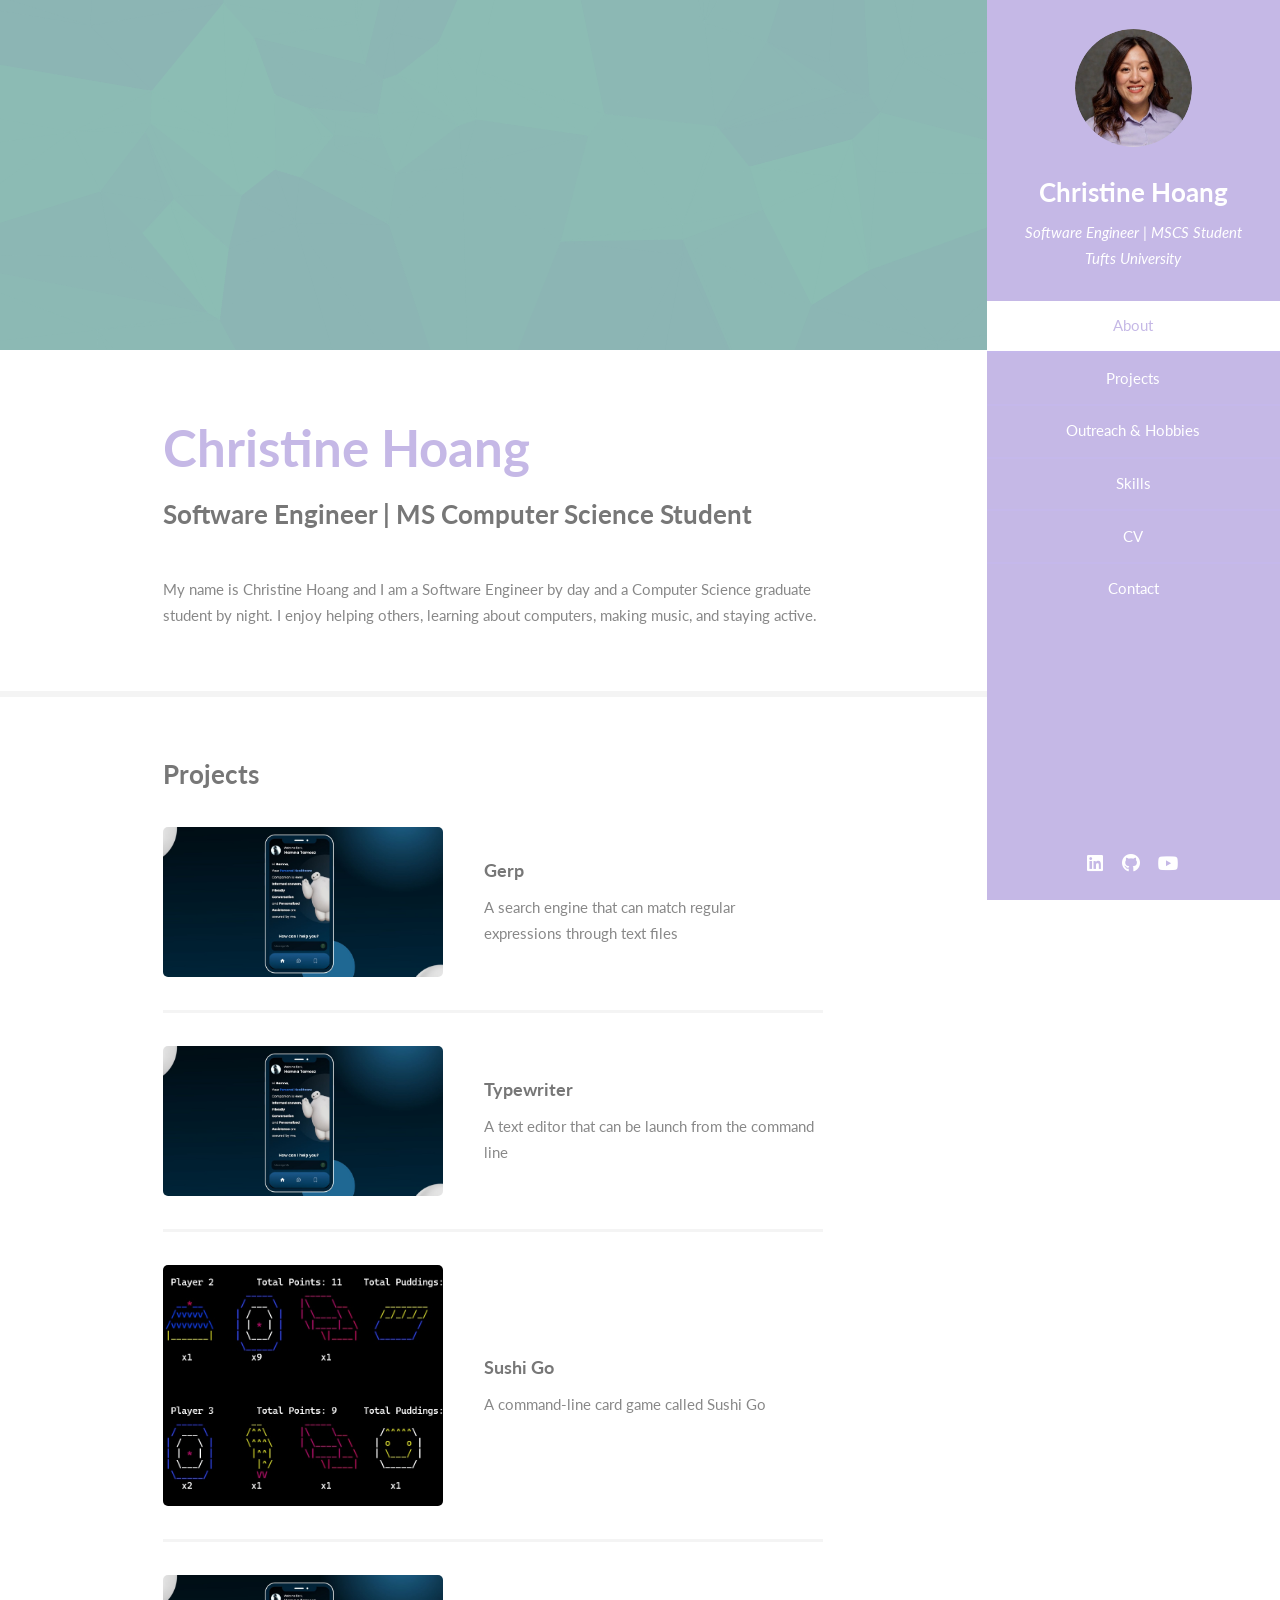
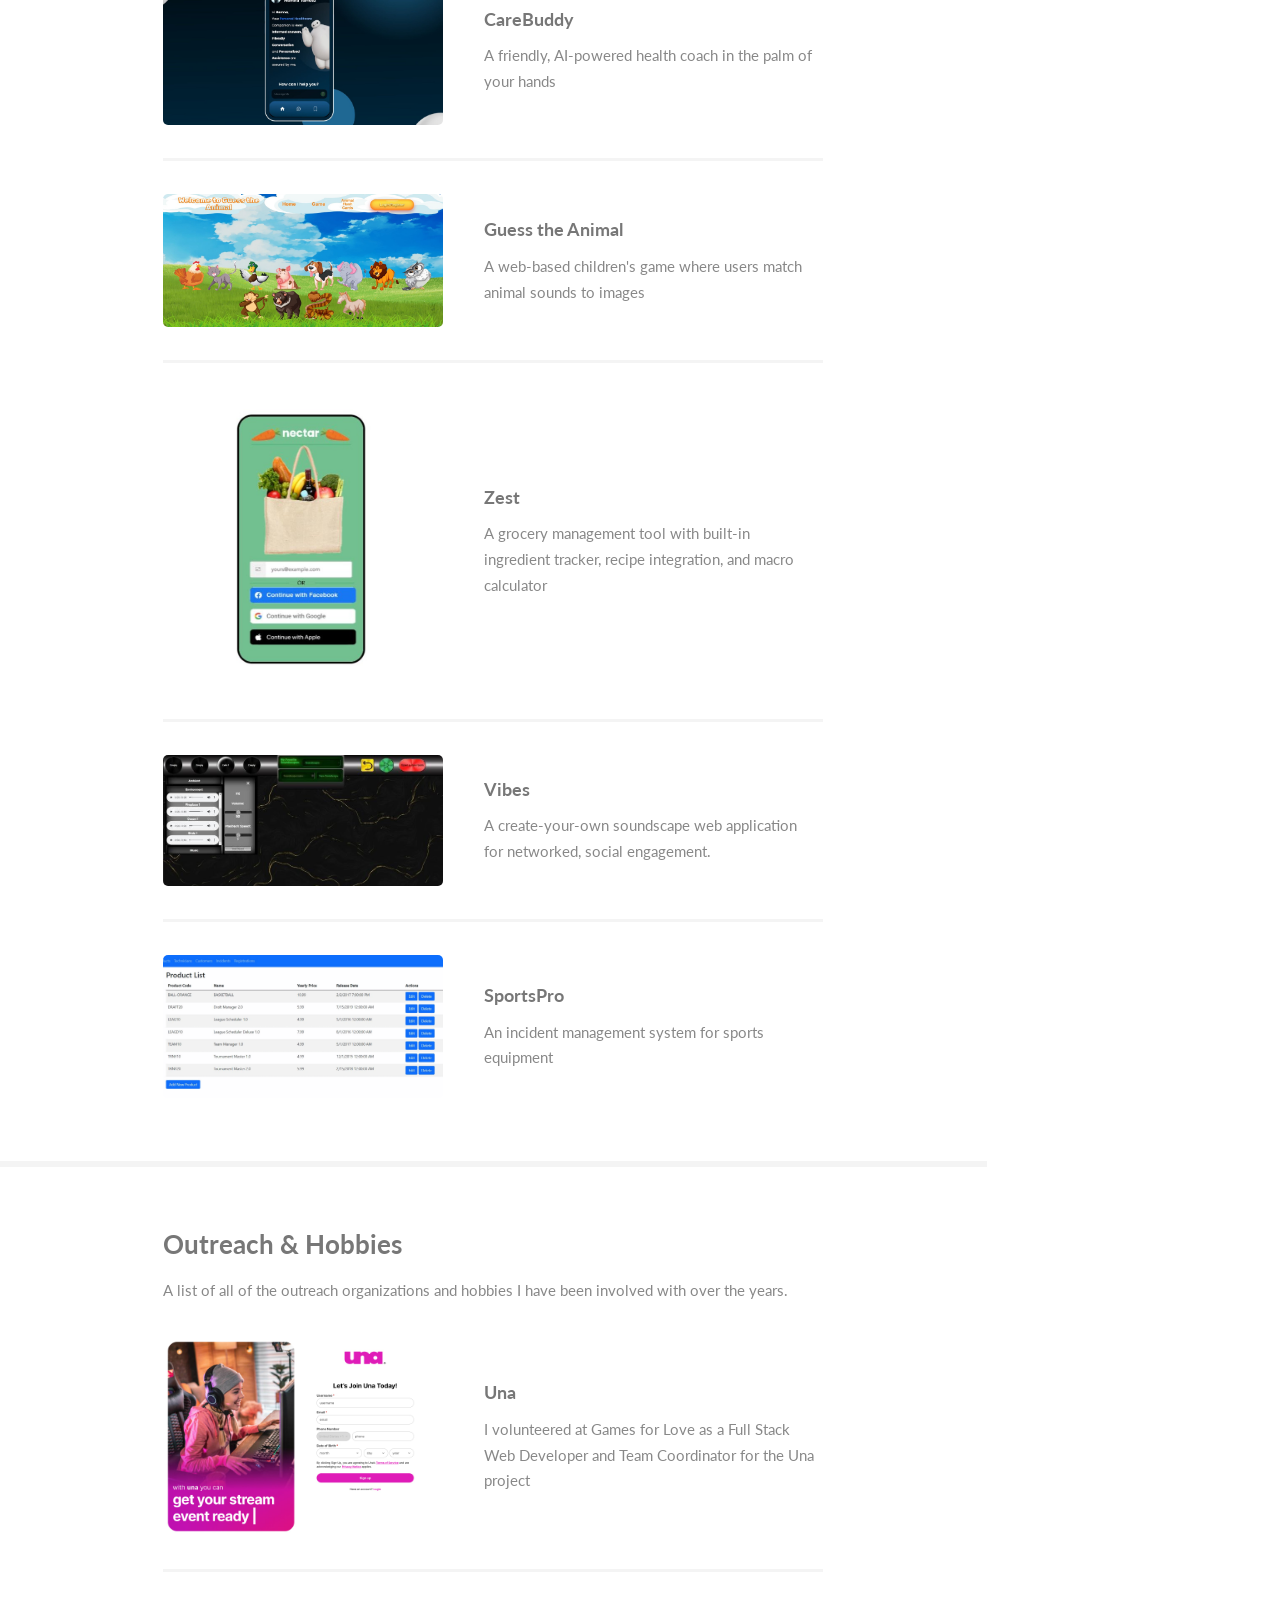
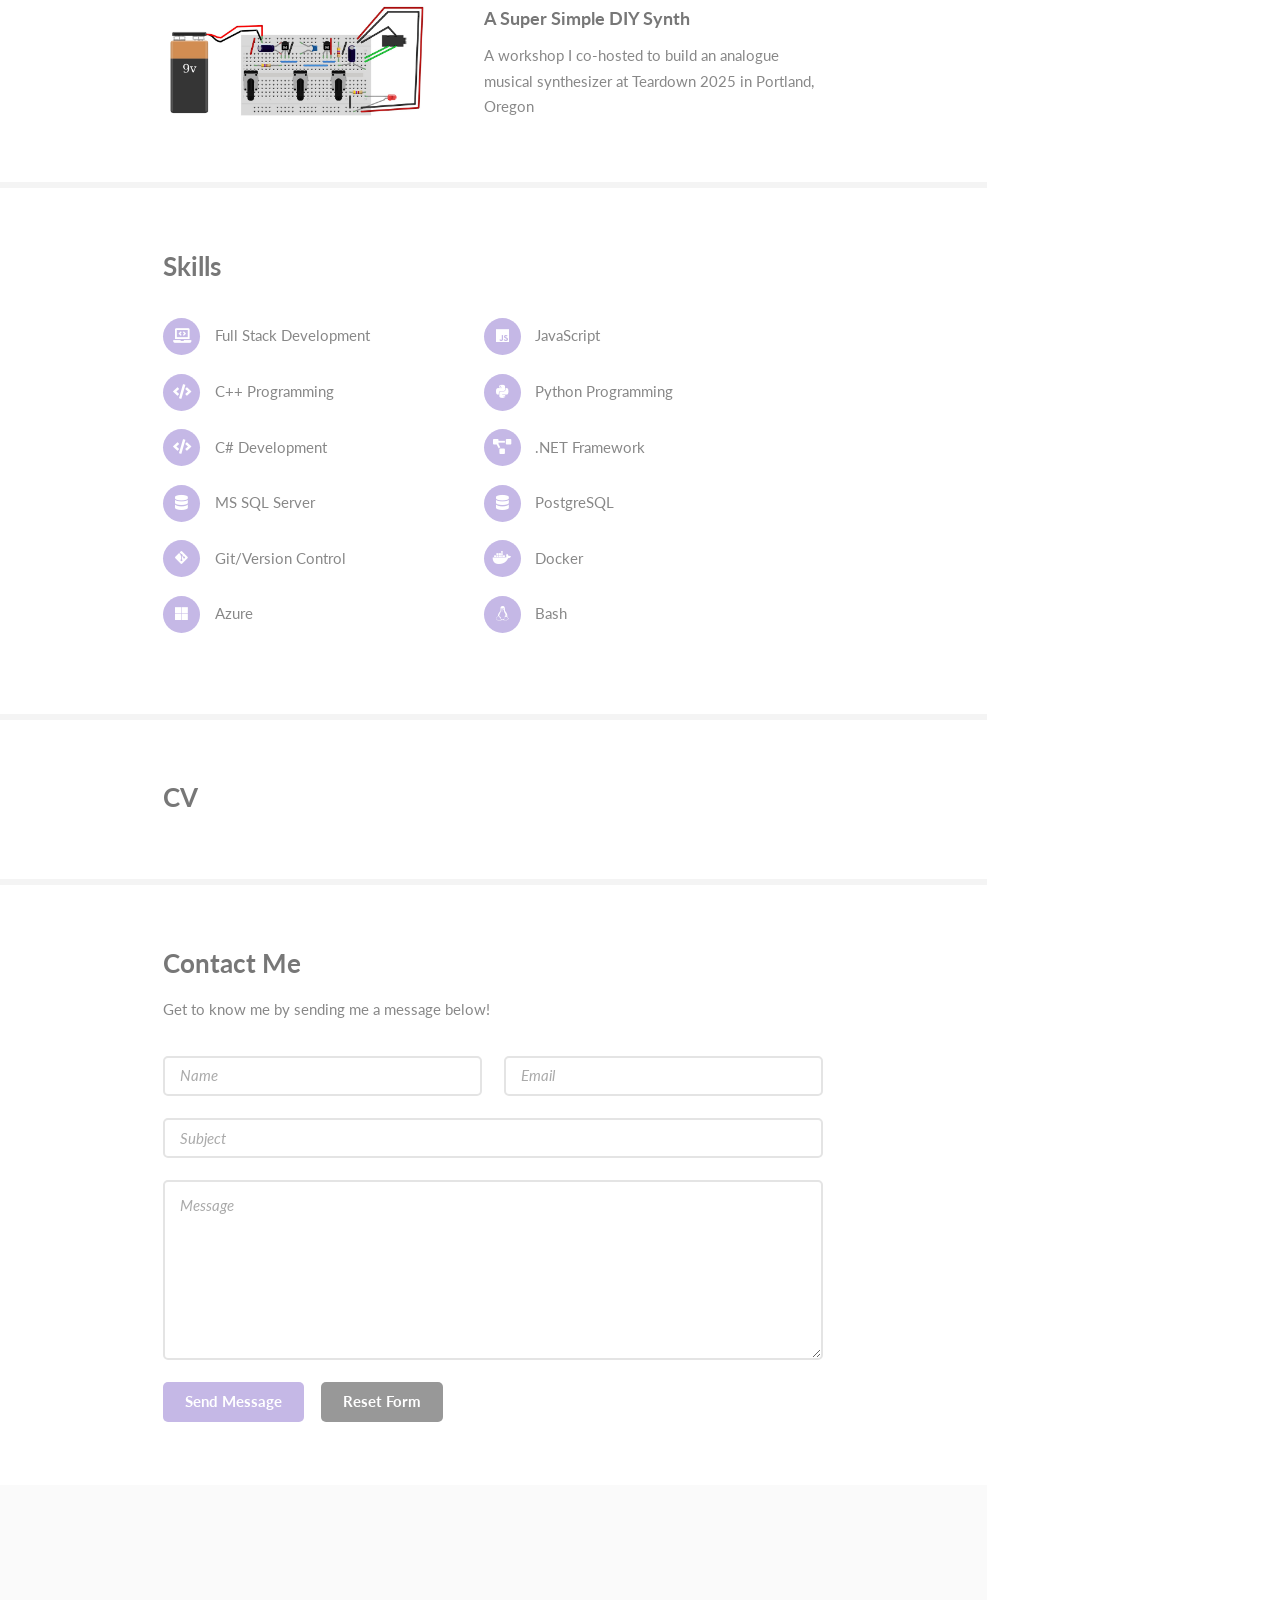
==== commit 0a18abf1: "adding social media urls" ====
--- a/index.html
+++ b/index.html
@@ -29,9 +29,9 @@
 				</nav>
 				<footer>
 					<ul class="icons">
-						<li><a href="#" class="icon brands fa-linkedin"><span class="label">LinkedIn</span></a></li>
-						<li><a href="#" class="icon brands fa-github"><span class="label">Github</span></a></li>
-						<li><a href="#" class="icon brands fa-youtube"><span class="label">YouTube</span></a></li>
+						<li><a href="https://www.linkedin.com/in/christine-hoang-profile/" class="icon brands fa-linkedin"><span class="label">LinkedIn</span></a></li>
+						<li><a href="https://github.com/XINEXPORT" class="icon brands fa-github"><span class="label">Github</span></a></li>
+						<li><a href="https://youtube.com/@planetxine?si=lalG8kCW1CQJXJ1w" class="icon brands fa-youtube"><span class="label">YouTube</span></a></li>
 					</ul>
 				</footer>
 			</section>
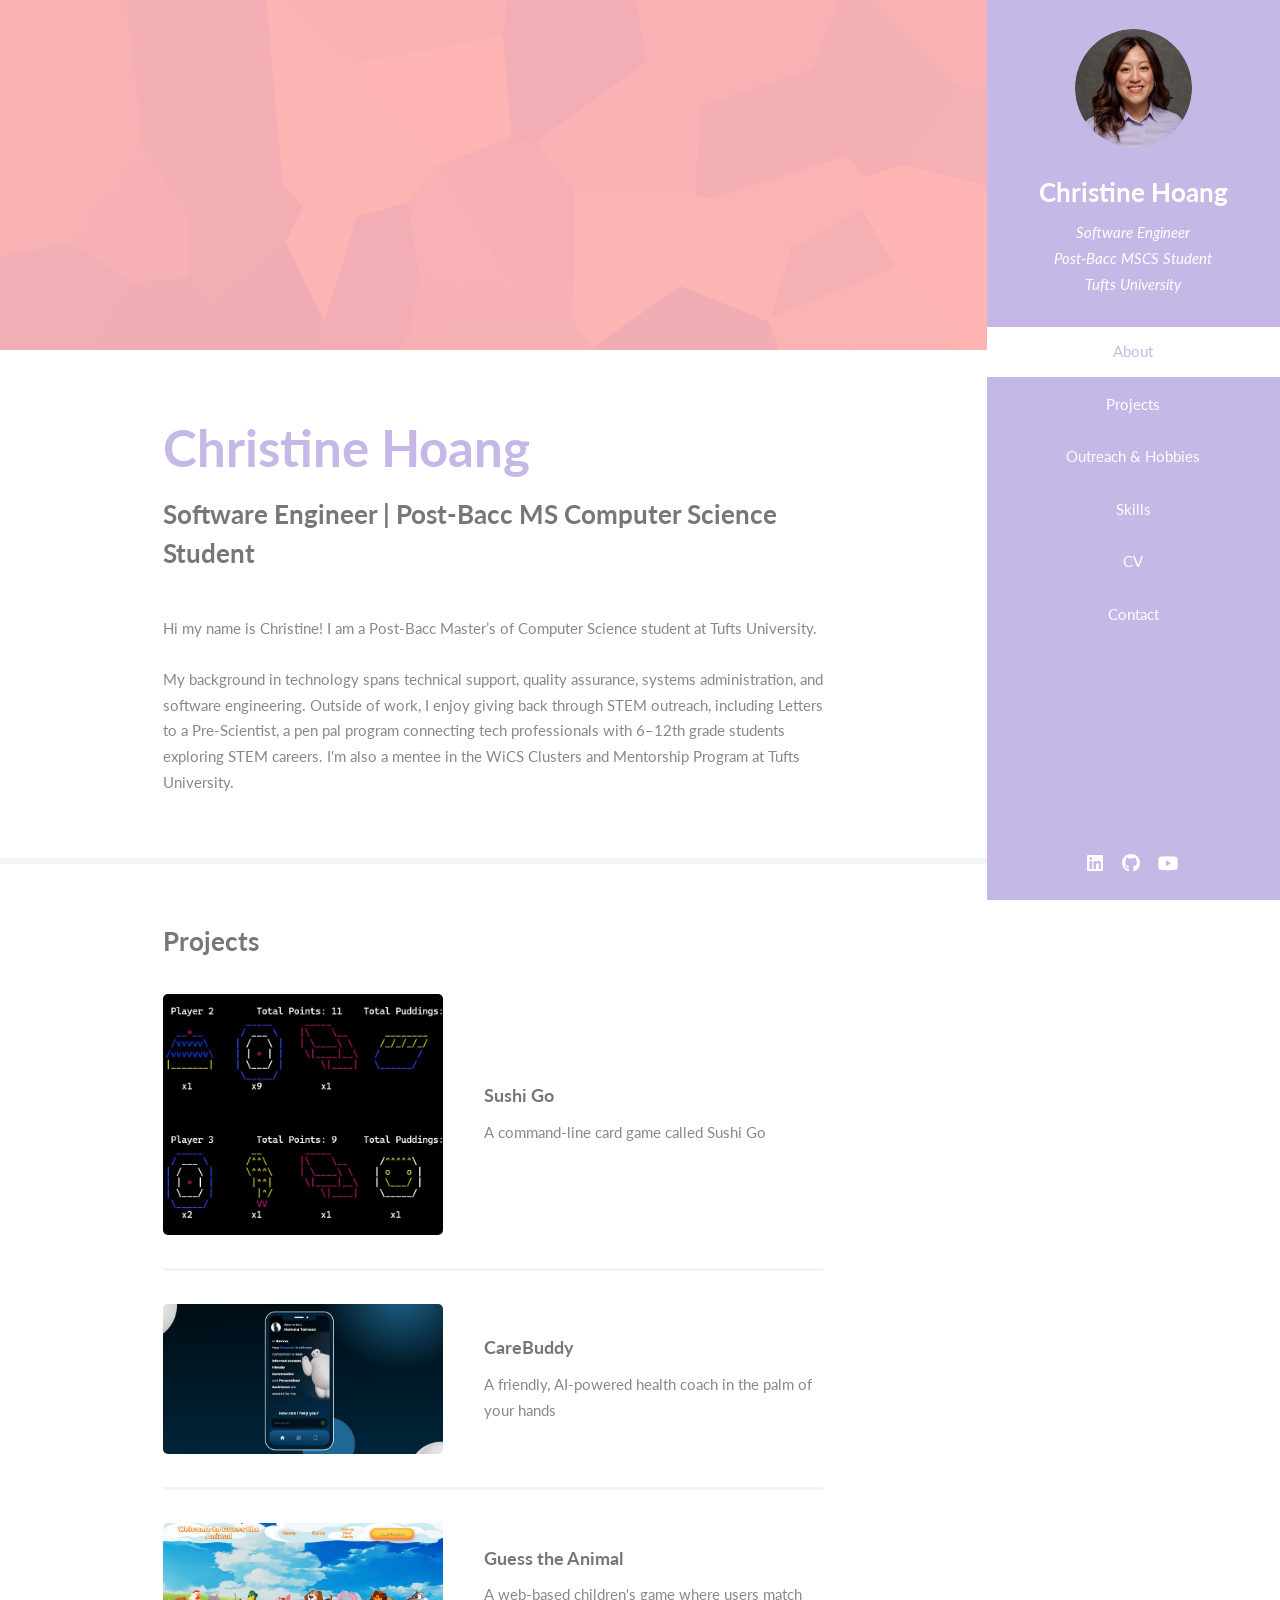
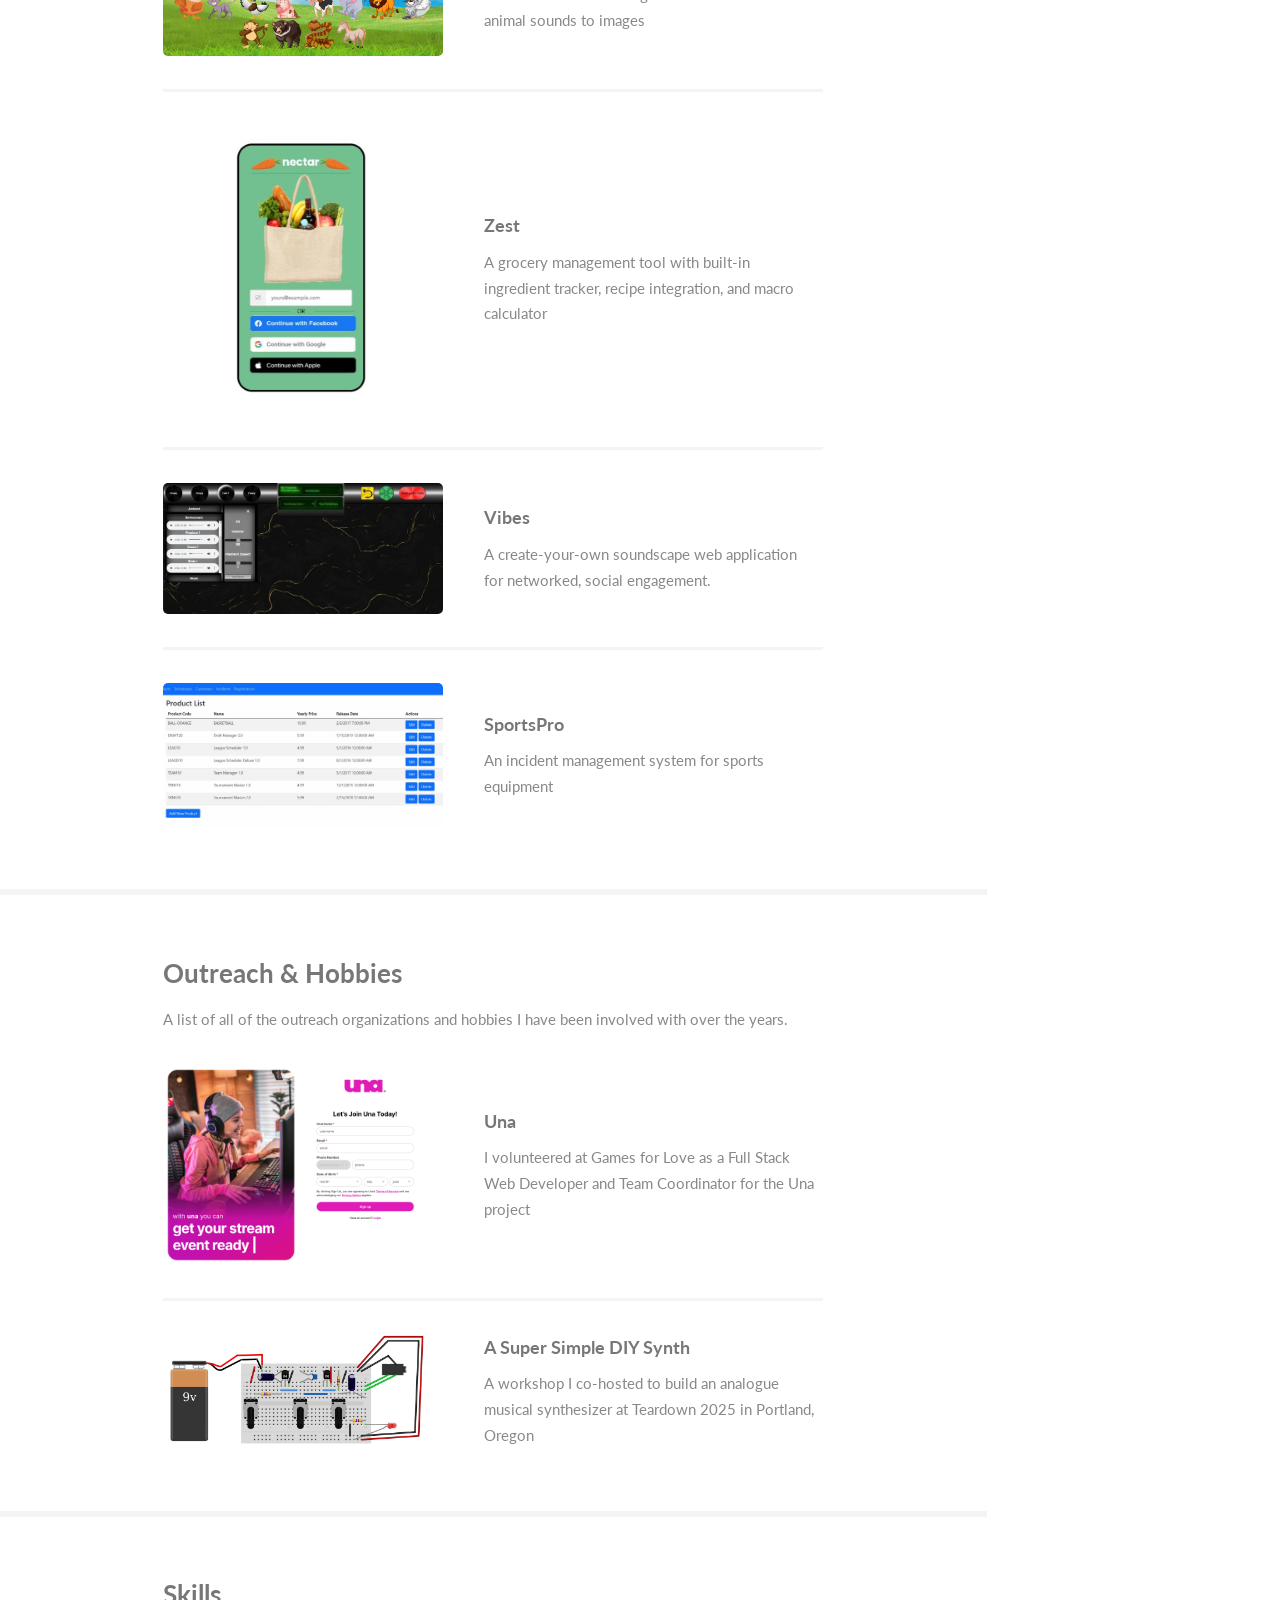
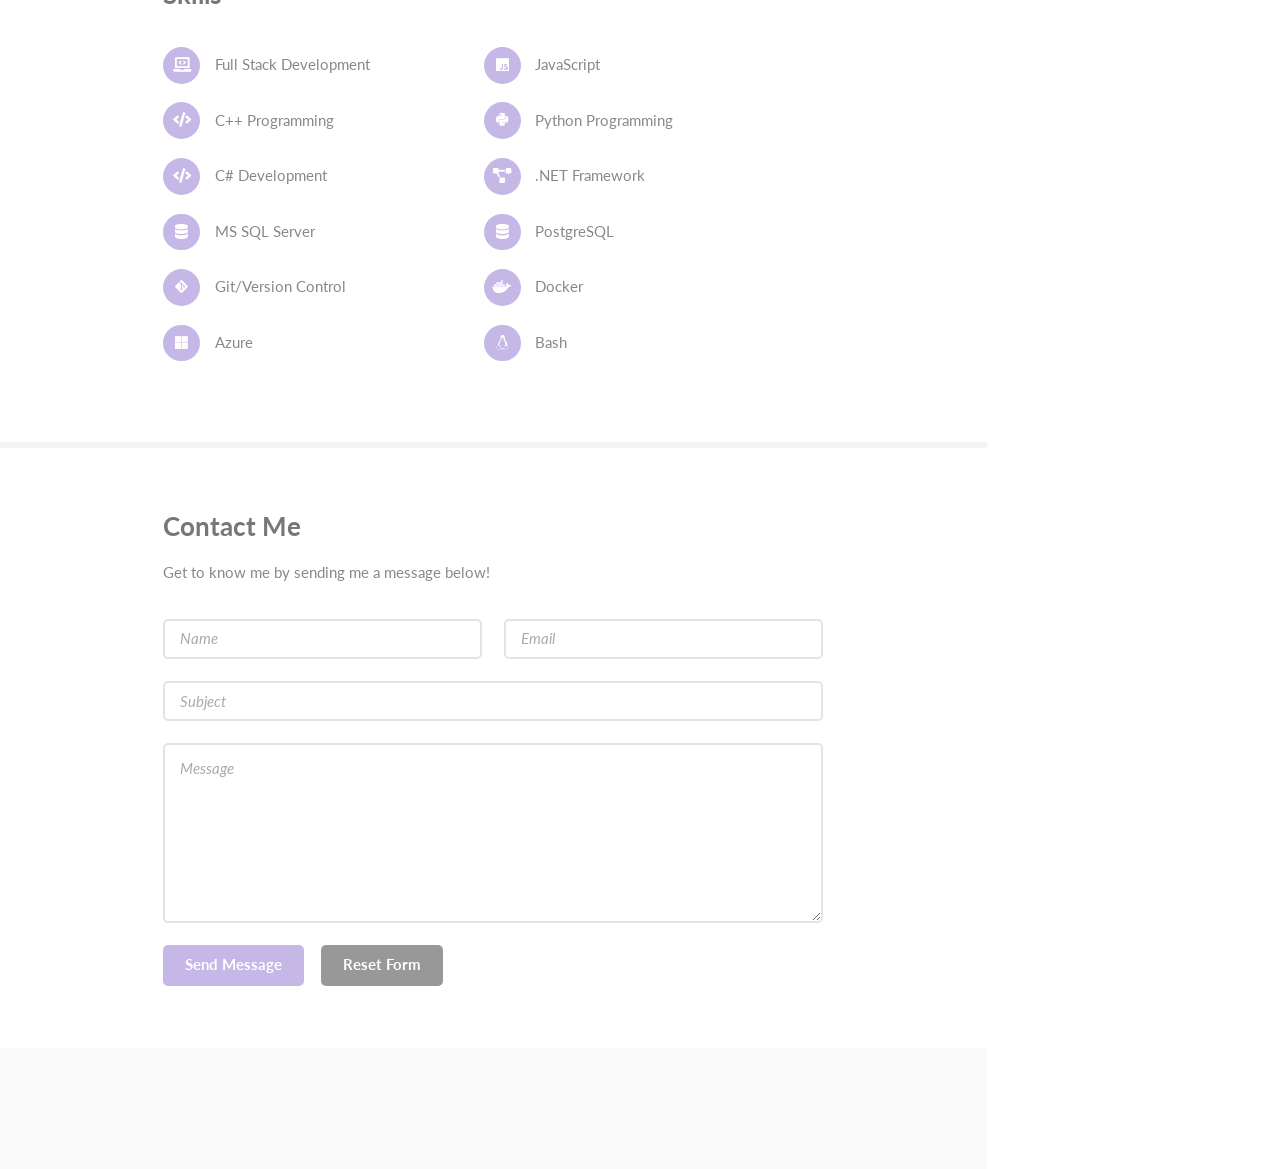
==== commit 2adcf82b: "commenting out Gerp, typewriter, and cv" ====
--- a/index.html
+++ b/index.html
@@ -13,7 +13,8 @@
 				<header>
 					<span class="image avatar"><img src="images/me.jpg" alt="" /></span>
 					<h1 id="logo"><a href="#">Christine Hoang</a></h1>
-					<p>Software Engineer | MSCS Student <br />
+					<p>Software Engineer <br />
+					Post-Bacc MSCS Student <br />
 					Tufts University
 					</p>
 				</header>
@@ -51,10 +52,12 @@
 								<div class="container">
 									<header class="major">
 										<h2>Christine Hoang</h2>
-										<p>Software Engineer | MS Computer Science Student<br />
+										<p>Software Engineer | Post-Bacc MS Computer Science Student<br />
 										</p>
 									</header>
-									<p>My name is Christine Hoang and I am a Software Engineer by day and a Computer Science graduate student by night. I enjoy helping others, learning about computers, making music, and staying active.</p>
+									<p>Hi my name is Christine! I am a Post-Bacc Master’s of Computer Science student at Tufts University. </br> </br>
+
+									My background in technology spans technical support, quality assurance, systems administration, and software engineering. Outside of work, I enjoy giving back through STEM outreach, including Letters to a Pre-Scientist, a pen pal program connecting tech professionals with 6–12th grade students exploring STEM careers. I'm also a mentee in the WiCS Clusters and Mentorship Program at Tufts University.</p>
 								</div>
 							</section>
 
@@ -64,7 +67,7 @@
 									<h3>Projects</h3>
 									<p></p>
 									<div class="features">
-										<article>
+										<!-- <article>
 											<a href="#" class="image"><img src="images/carebuddy.jpg" alt="CareBuddy phone application" /></a>
 											<div class="inner">
 												<h4>Gerp</h4>
@@ -77,7 +80,7 @@
 												<h4>Typewriter</h4>
 												<p>A text editor that can be launch from the command line</p>
 											</div>
-										</article>
+										</article> -->
 										<article>
 											<a href="#" class="image"><img src="images/sushigo.jpg" alt="CareBuddy phone application" /></a>
 											<div class="inner">
@@ -171,14 +174,14 @@
 							</section>
 
 						<!-- Five -->
-							<section id="five">
+							<!-- <section id="five">
 								<div class="container">
 									<h3>CV</h3>
 									<p></p>
 									<ul class="feature-icons">
 									</ul>
 								</div>
-							</section>
+							</section> -->
 
 						<!-- Six -->
 							<section id="six">
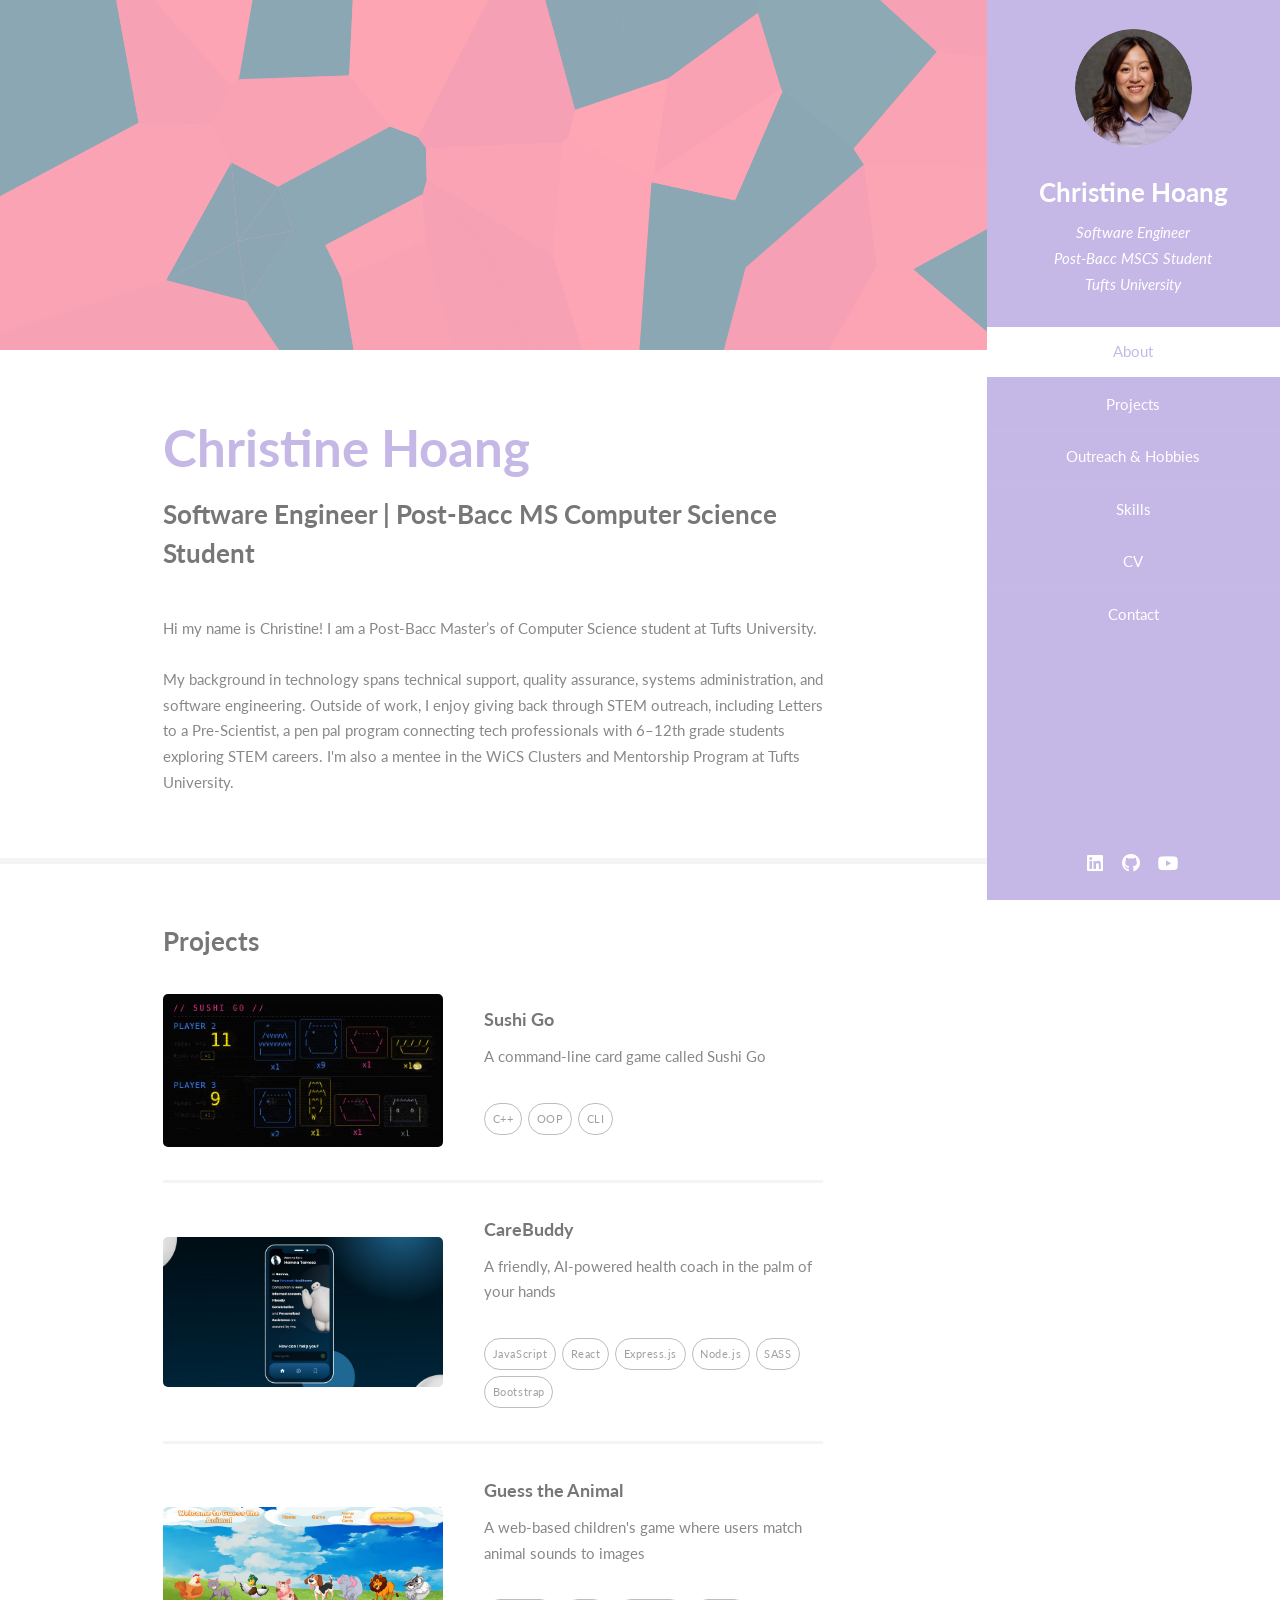
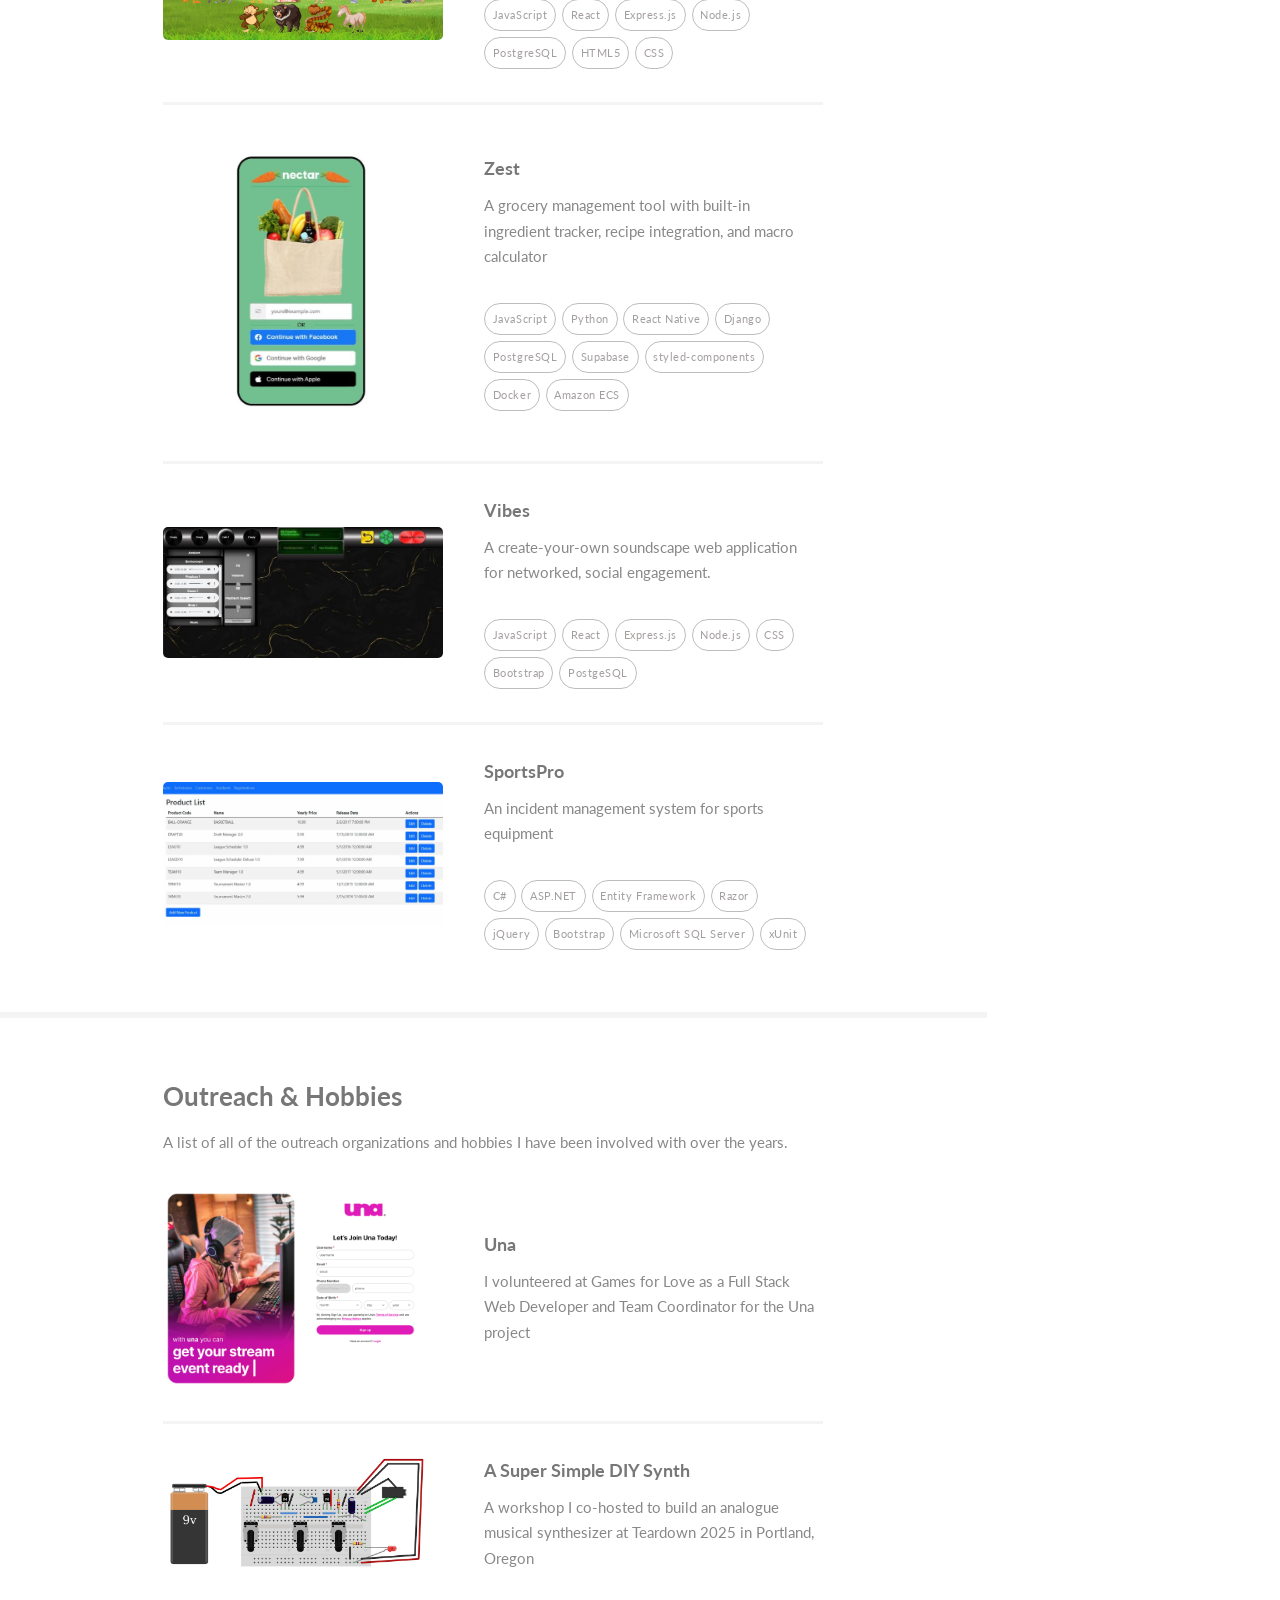
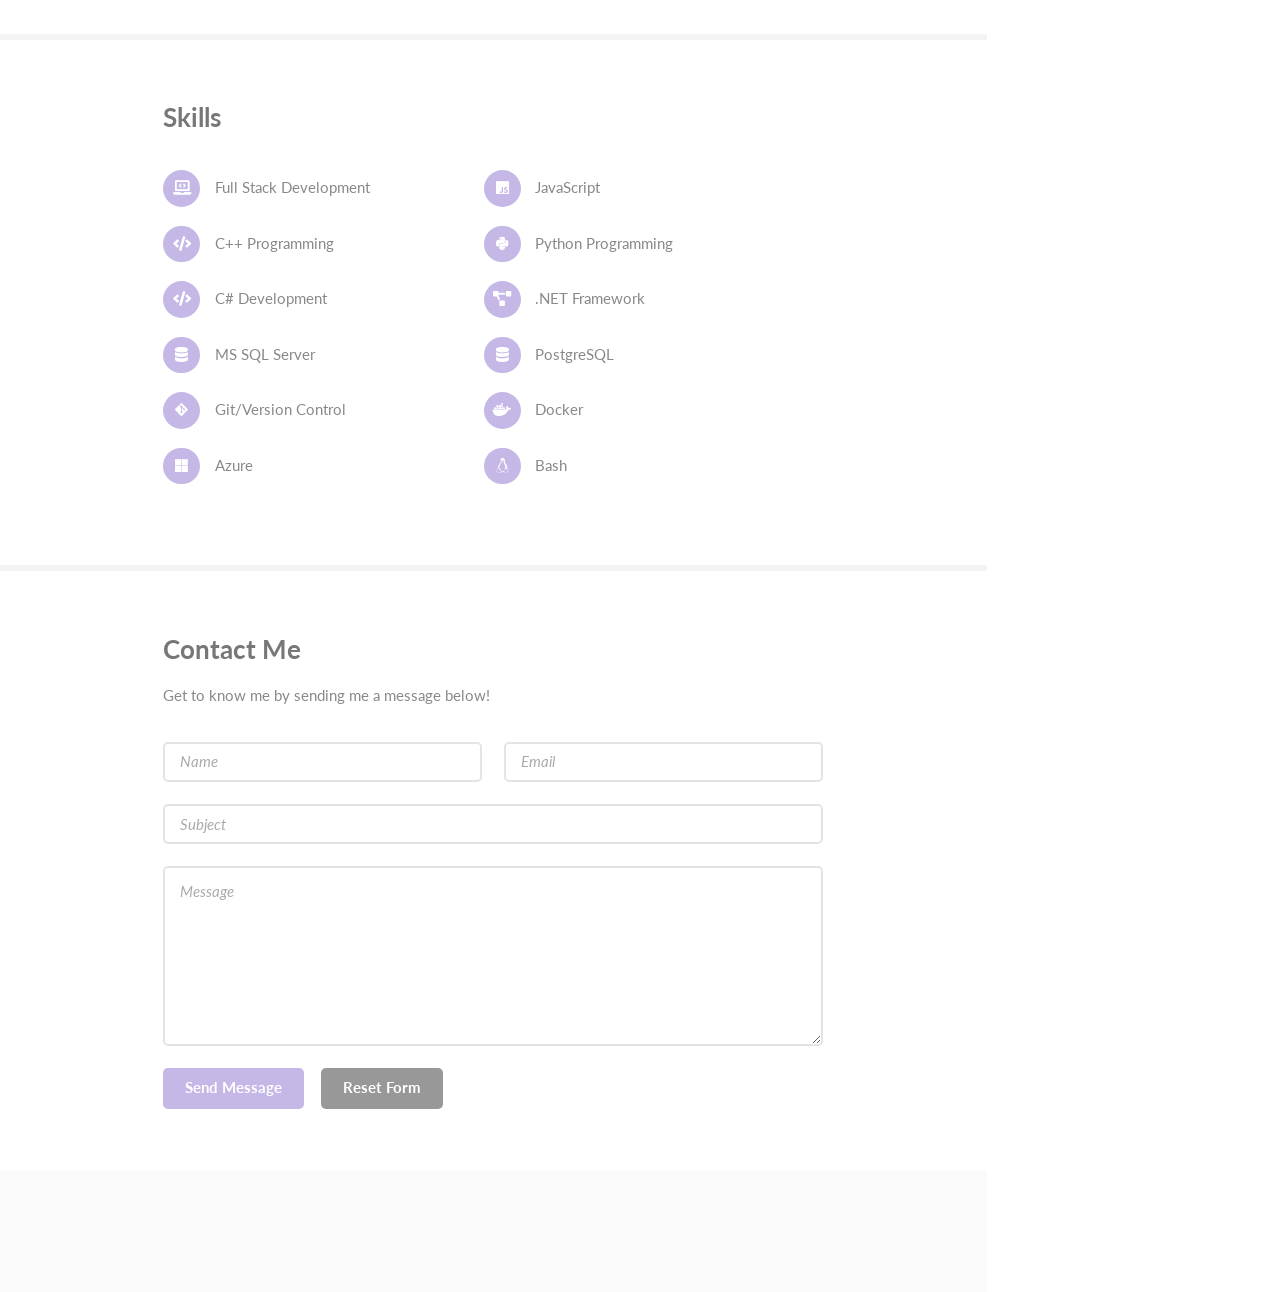
==== commit 04d992ab: "added tech-pills in main.css for tech stack ui elements. added tech stack details to all projects." ====
--- a/index.html
+++ b/index.html
@@ -82,10 +82,14 @@
 											</div>
 										</article> -->
 										<article>
-											<a href="#" class="image"><img src="images/sushigo.jpg" alt="CareBuddy phone application" /></a>
+											<a href="#" class="image"><img src="images/sushigo.gif" alt="CareBuddy phone application" /></a>
 											<div class="inner">
 												<h4>Sushi Go</h4>
 												<p>A command-line card game called Sushi Go</p>
+												<ul class="tech-pills">
+													<li>C++</li>
+													<li>OOP</li>
+													<li>CLI</li>
 											</div>
 										</article>
 										<article>
@@ -93,6 +97,13 @@
 											<div class="inner">
 												<h4>CareBuddy</h4>
 												<p>A friendly, AI-powered health coach in the palm of your hands</p>
+												<ul class="tech-pills">
+													<li>JavaScript</li>
+													<li>React</li>
+													<li>Express.js</li>
+													<li>Node.js</li>
+													<li>SASS</li>
+													<li>Bootstrap</li>
 											</div>
 										</article>
 										<article>
@@ -100,6 +111,14 @@
 											<div class="inner">
 												<h4>Guess the Animal</h4>
 												<p>A web-based children's game where users match animal sounds to images</p>
+												<ul class="tech-pills">
+													<li>JavaScript</li>
+													<li>React</li>
+													<li>Express.js</li>
+													<li>Node.js</li>
+													<li>PostgreSQL</li>
+													<li>HTML5</li>
+													<li>CSS</li>
 											</div>
 										</article>
 										<article>
@@ -107,6 +126,16 @@
 											<div class="inner">
 												<h4>Zest</h4>
 												<p>A grocery management tool with built-in ingredient tracker, recipe integration, and macro calculator</p>
+												<ul class="tech-pills">
+													<li>JavaScript</li>
+													<li>Python</li>
+													<li>React Native</li>
+													<li>Django</li>
+													<li>PostgreSQL</li>
+													<li>Supabase</li>
+													<li>styled-components</li>
+													<li>Docker</li>
+													<li>Amazon ECS</li>
 											</div>
 										</article>
 										<article>
@@ -114,6 +143,14 @@
 											<div class="inner">
 												<h4>Vibes</h4>
 												<p>A create-your-own soundscape web application for networked, social engagement.</p>
+												<ul class="tech-pills">
+													<li>JavaScript</li>
+													<li>React</li>
+													<li>Express.js</li>
+													<li>Node.js</li>
+													<li>CSS</li>
+													<li>Bootstrap</li>
+													<li>PostgeSQL</li>
 											</div>
 										</article>
 										<article>
@@ -121,6 +158,15 @@
 											<div class="inner">
 												<h4>SportsPro</h4>
 												<p> An incident management system for sports equipment</p>
+												<ul class="tech-pills">
+												<li>C#</li>
+												<li>ASP.NET</li>
+												<li>Entity Framework</li>
+												<li>Razor</li>
+												<li>jQuery</li>
+												<li>Bootstrap</li>
+												<li>Microsoft SQL Server</li>
+												<li>xUnit</li>
 											</div>
 										</article>
 									</div>
--- a/assets/css/main.css
+++ b/assets/css/main.css
@@ -3363,3 +3363,22 @@
 body[data-active-section="six"] #header > nav ul li a.active {
     background: #7c3aed; /* Deepest purple for Contact */
 }
+
+ul.tech-pills {
+    list-style: none;
+    padding: 0;
+    margin: 0.5em 0 0 0;
+    display: flex;
+    flex-wrap: wrap;
+    gap: 0.4em;
+}
+
+ul.tech-pills li {
+    background-color: transparent;
+    border: 1px solid #3b3b3b55;
+    color: #a49f9f;
+    padding: 0.2em 0.7em;
+    border-radius: 999px;
+    font-size: 0.75em;
+    letter-spacing: 0.05em;
+}
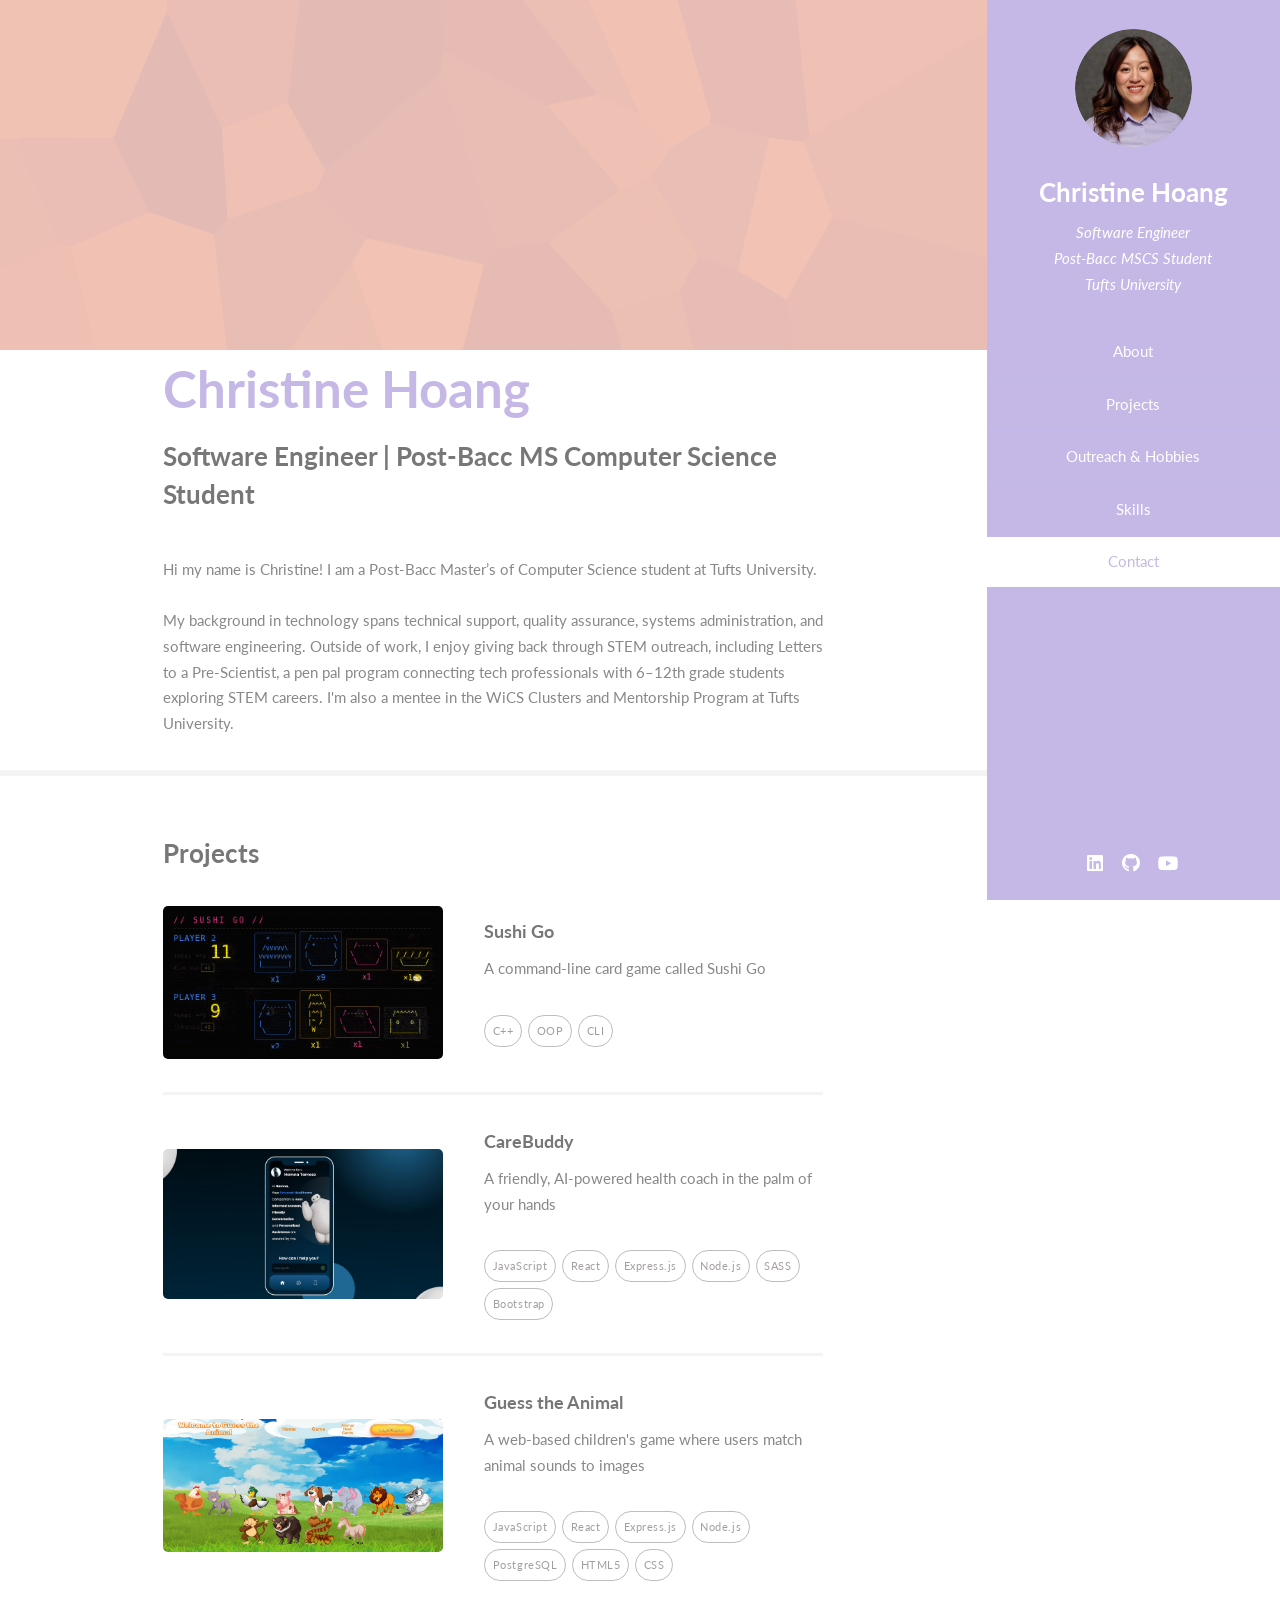
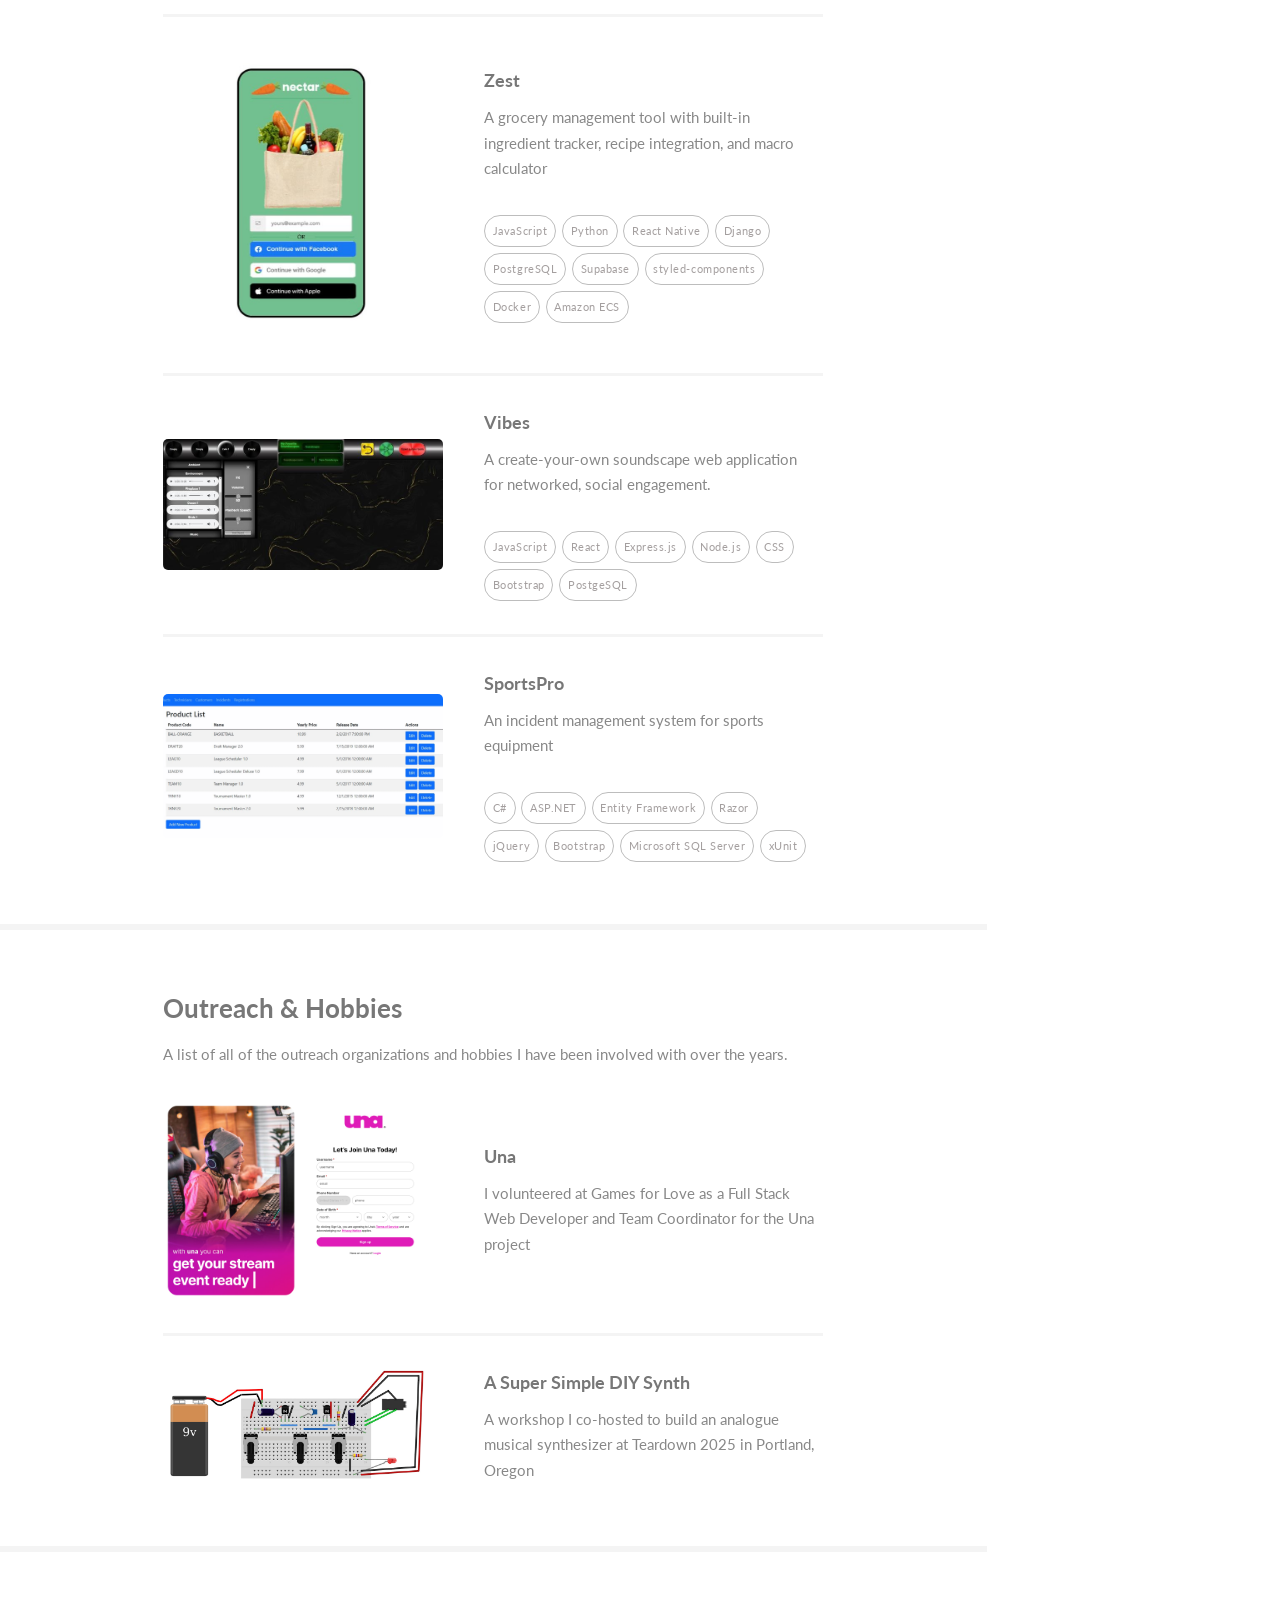
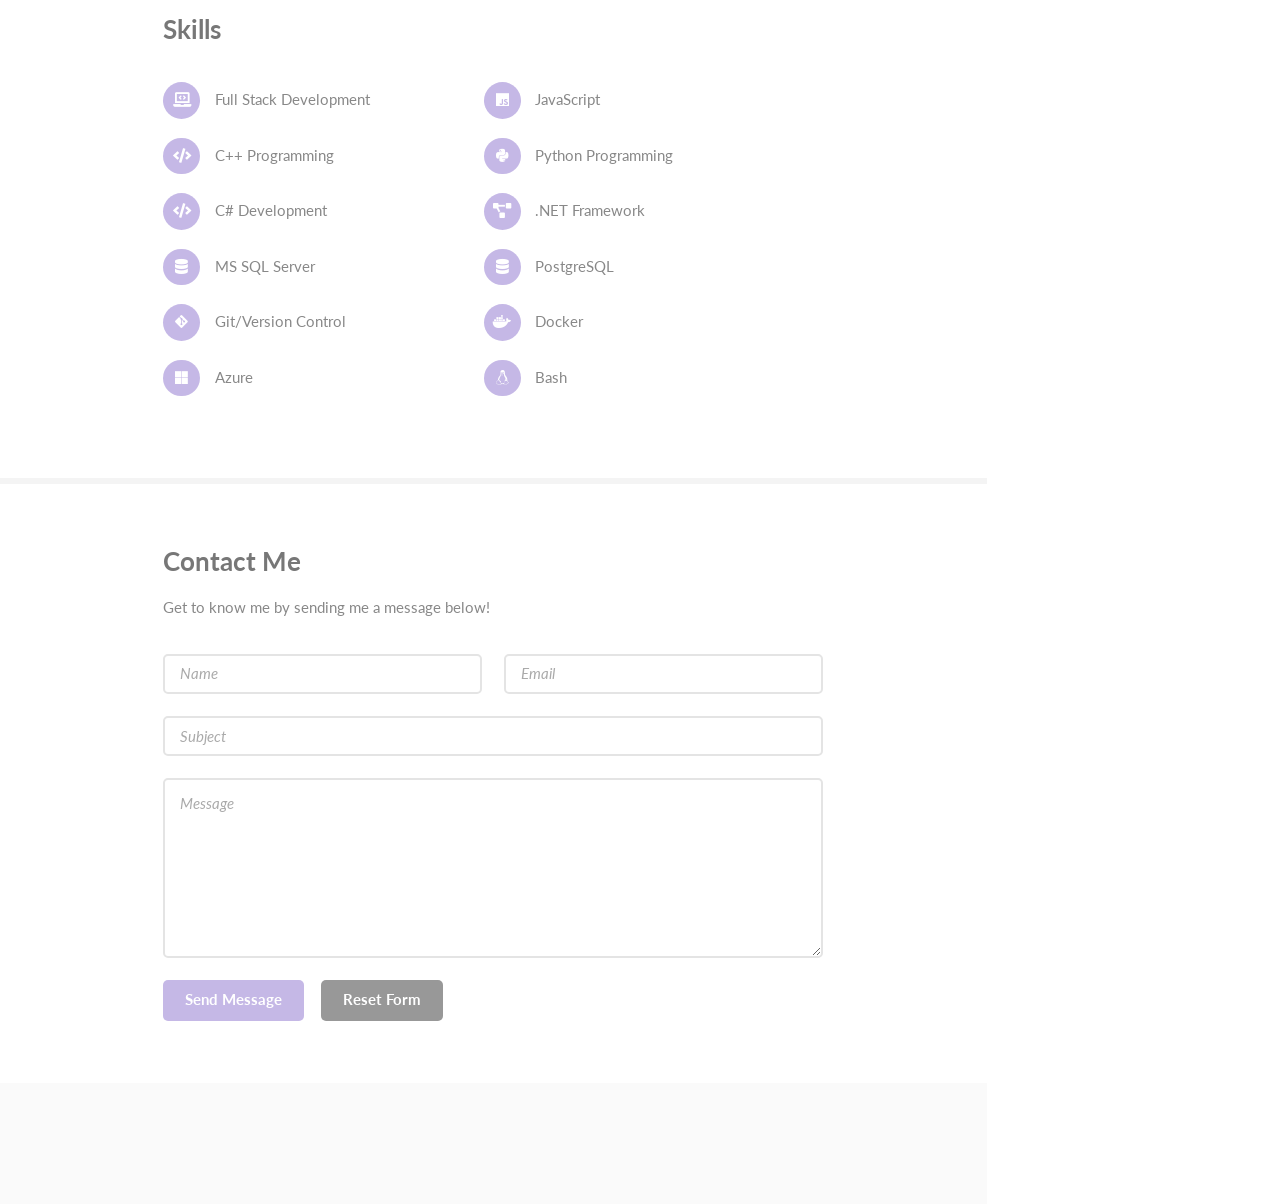
==== commit c4762a18: "removing cv from nav bar" ====
--- a/index.html
+++ b/index.html
@@ -24,7 +24,7 @@
 						<li><a href="#two">Projects</a></li>
 						<li><a href="#three">Outreach & Hobbies</a></li>
 						<li><a href="#four">Skills</a></li>
-						<li><a href="#five">CV</a></li>
+						<!-- <li><a href="#five">CV</a></li> -->
 						<li><a href="#six">Contact</a></li>
 					</ul>
 				</nav>
@@ -44,7 +44,7 @@
 					<div id="main">
 
 						<!-- One -->
-							<section id="one">
+							<!-- <section id="one"> -->
 								<div class = "voronoi-banner">
 									<canvas id = "voronoi-canvas"></canvas>
 								</div>
--- a/assets/css/main.css
+++ b/assets/css/main.css
@@ -3364,6 +3364,7 @@
     background: #7c3aed; /* Deepest purple for Contact */
 }
 
+/* Teck Stack pills */
 ul.tech-pills {
     list-style: none;
     padding: 0;
